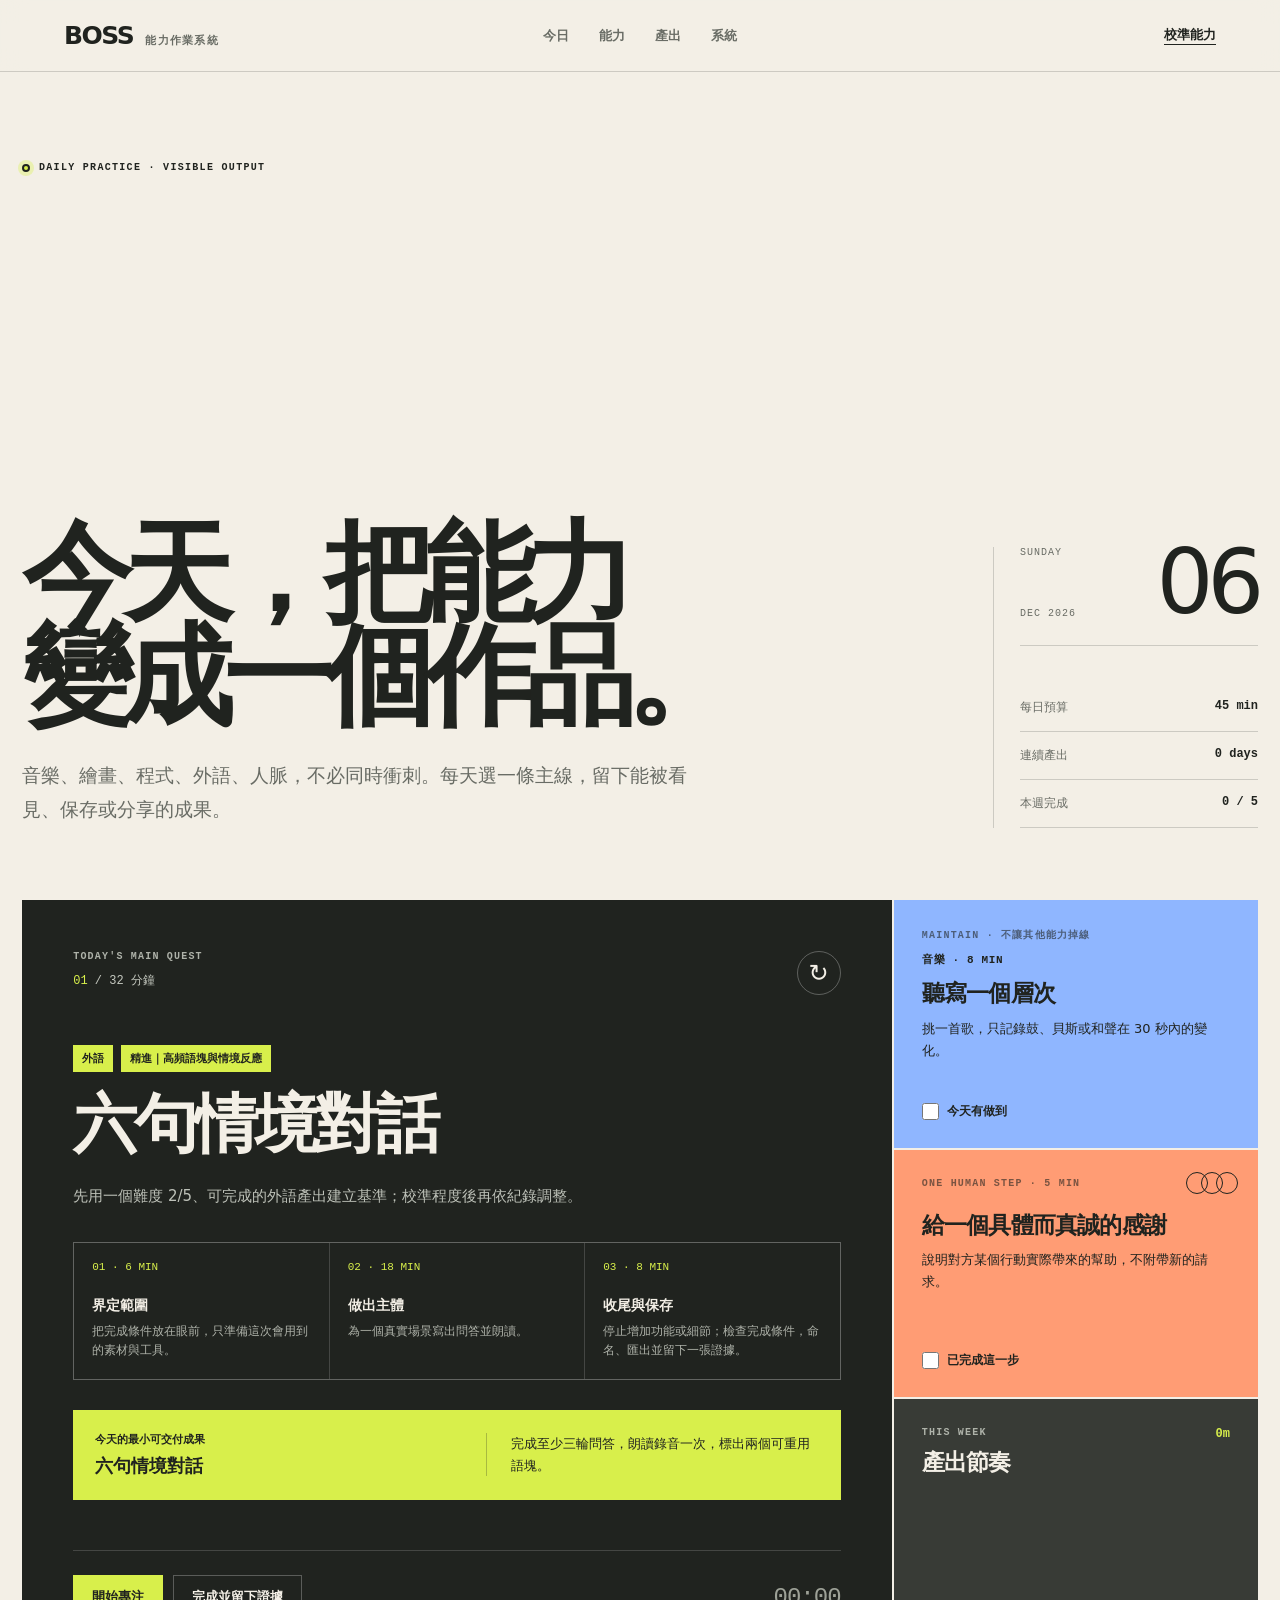
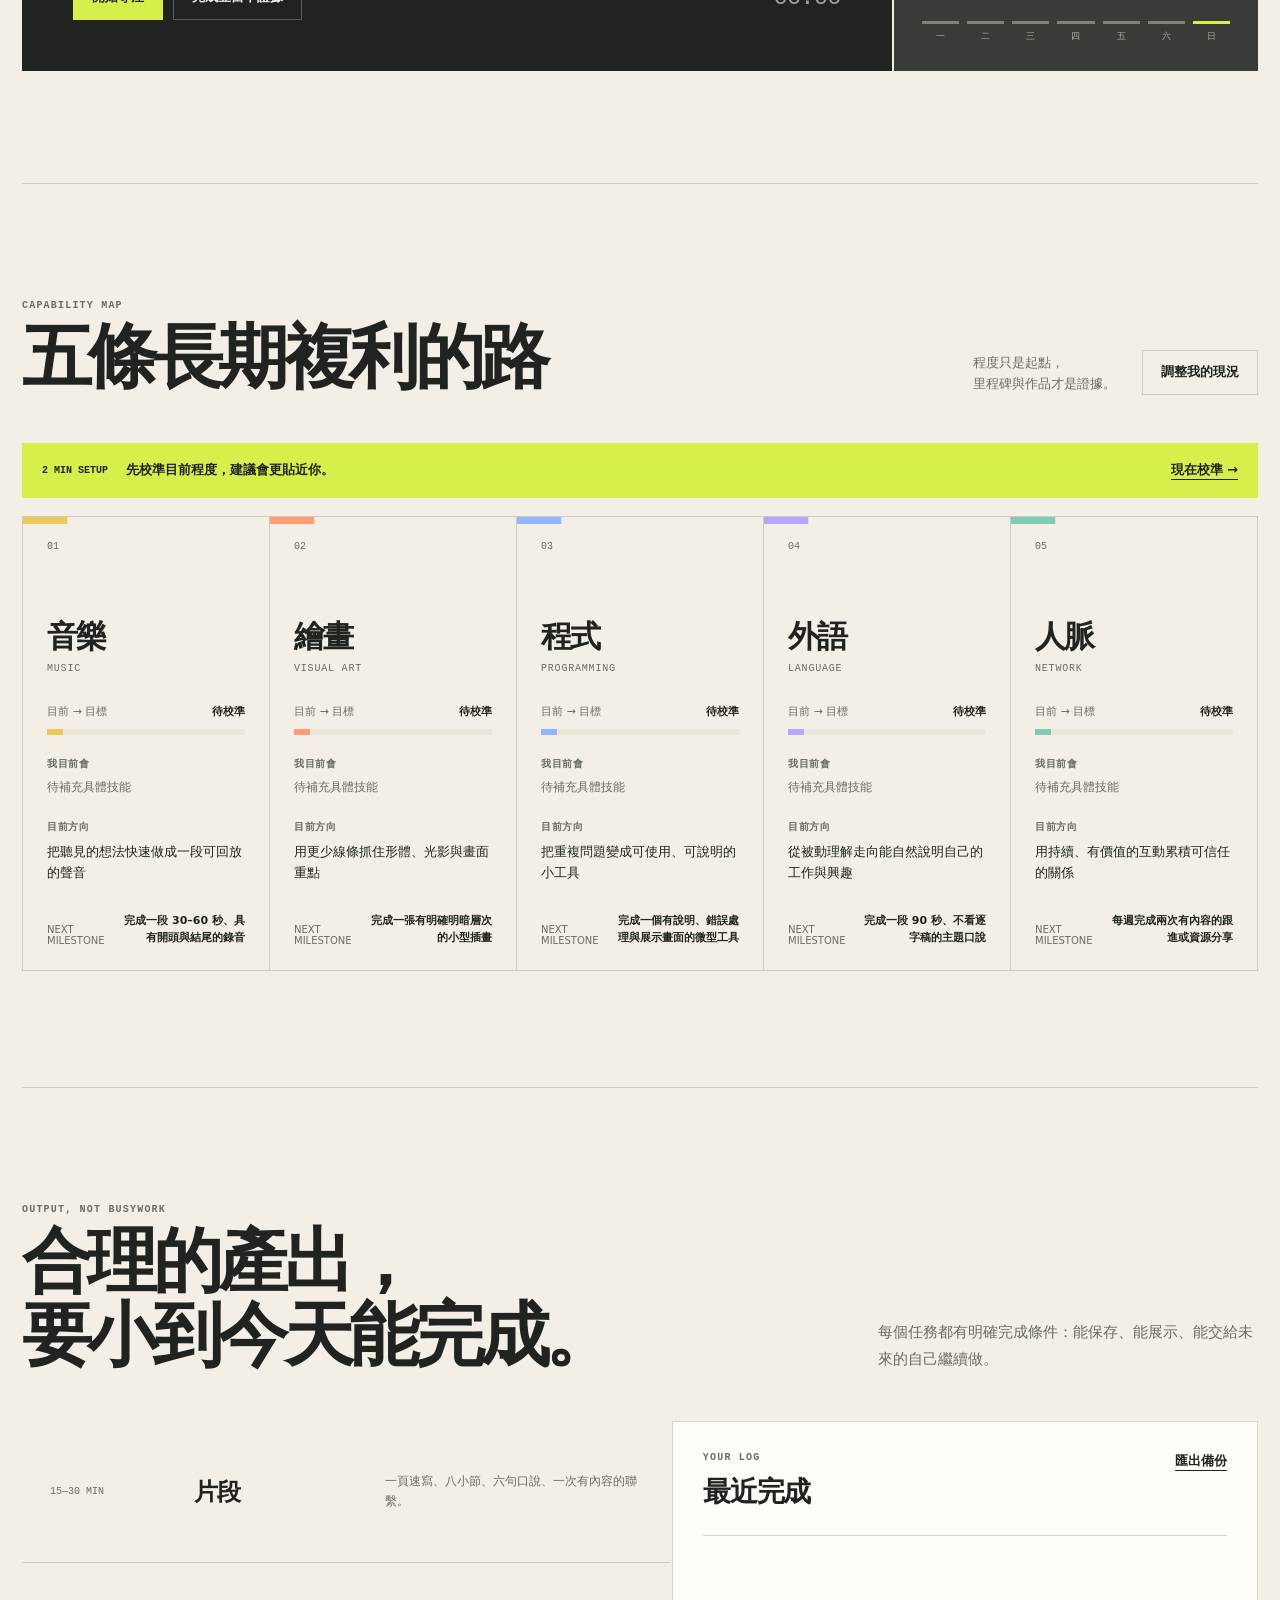
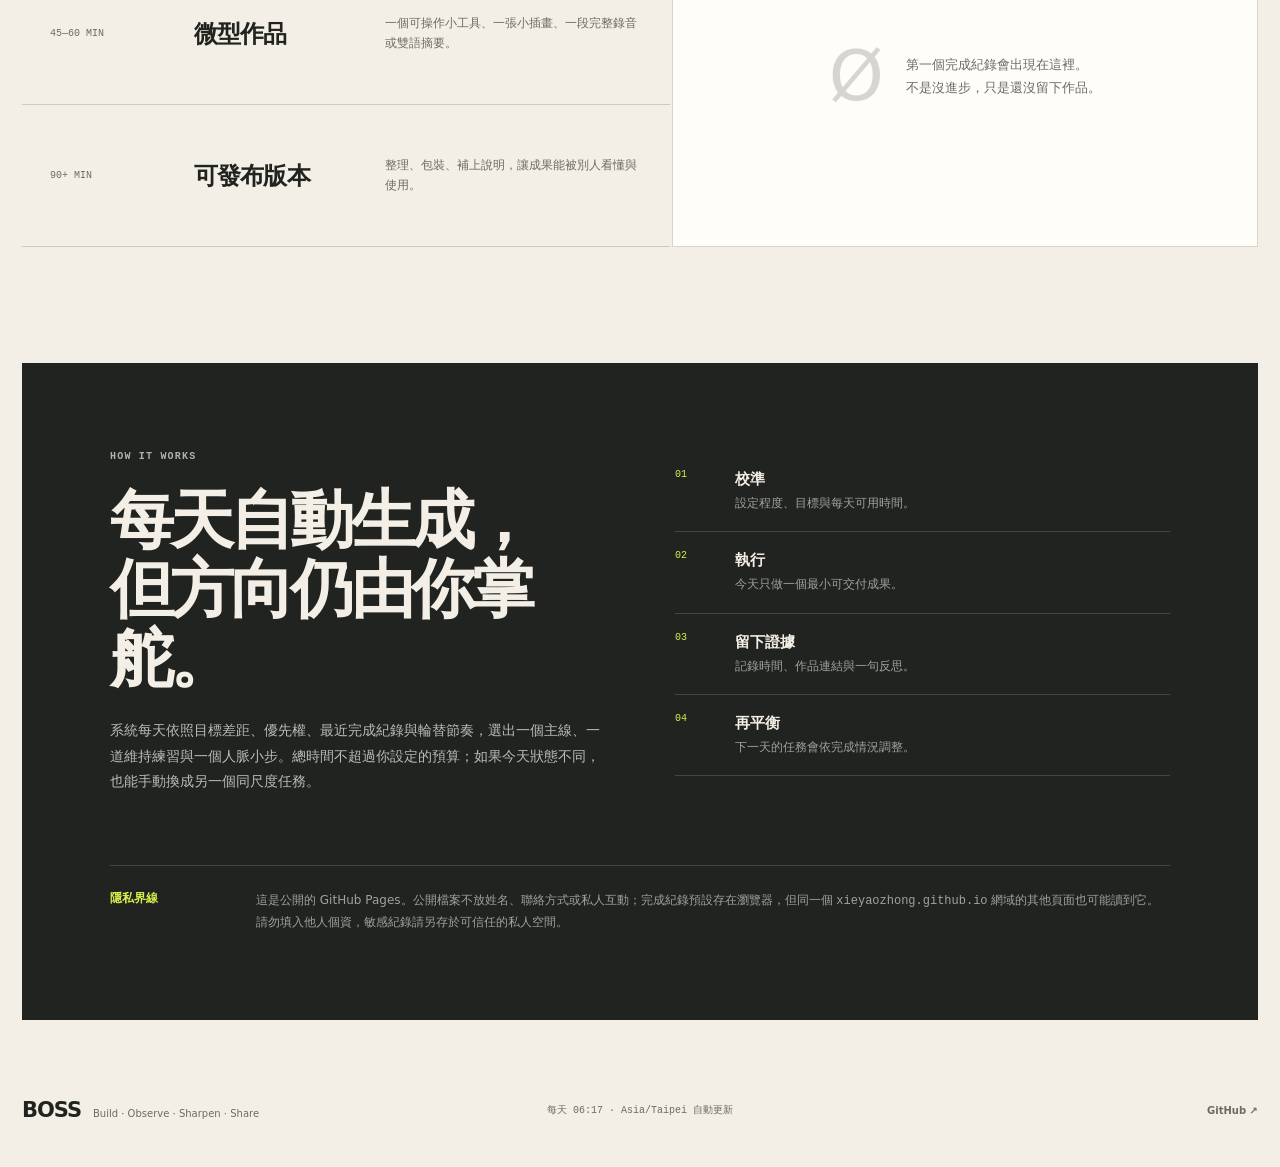
==== site/index.html @ 1fae72ef "Build automated personal capability dashboard" ====
<!doctype html>
<html lang="zh-Hant">
  <head>
    <meta charset="utf-8" />
    <meta name="viewport" content="width=device-width, initial-scale=1" />
    <meta name="theme-color" content="#f3efe6" />
    <title>BOSS｜把能力變成作品</title>
    <meta name="description" content="把音樂、繪畫、程式、外語與人脈放進同一套每日精進系統。每天一條主線，留下合理而看得見的產出。" />
    <meta property="og:type" content="website" />
    <meta property="og:locale" content="zh_TW" />
    <meta property="og:title" content="BOSS｜把能力變成作品" />
    <meta property="og:description" content="五種能力，一個每日精進入口。" />
    <meta property="og:url" content="https://xieyaozhong.github.io/BOSS/" />
    <meta property="og:image" content="https://xieyaozhong.github.io/BOSS/assets/og.png" />
    <meta name="twitter:card" content="summary_large_image" />
    <meta name="twitter:title" content="BOSS｜把能力變成作品" />
    <meta name="twitter:description" content="五種能力，一個每日精進入口。" />
    <meta name="twitter:image" content="https://xieyaozhong.github.io/BOSS/assets/og.png" />
    <link rel="manifest" href="./manifest.webmanifest" />
    <link rel="stylesheet" href="./assets/styles.css" />
  </head>
  <body>
    <a class="skip-link" href="#today">跳到今日任務</a>

    <header class="topbar">
      <a class="brand" href="#top" aria-label="BOSS 首頁">
        <span class="brand-mark">BOSS</span>
        <span class="brand-subtitle">能力作業系統</span>
      </a>
      <nav class="nav" aria-label="主要導覽">
        <a href="#today">今日</a>
        <a href="#skills">能力</a>
        <a href="#outputs">產出</a>
        <a href="#system">系統</a>
      </nav>
      <button class="text-button topbar-action" type="button" data-open-profile>校準能力</button>
    </header>

    <main id="top">
      <section class="hero" aria-labelledby="hero-title">
        <div class="hero-intro">
          <p class="eyebrow"><span class="live-dot"></span>DAILY PRACTICE · VISIBLE OUTPUT</p>
          <h1 id="hero-title">今天，把能力<br />變成一個作品。</h1>
          <p class="hero-copy">音樂、繪畫、程式、外語、人脈，不必同時衝刺。每天選一條主線，留下能被看見、保存或分享的成果。</p>
        </div>

        <aside class="hero-status" aria-label="今天的系統狀態">
          <div class="status-date">
            <span id="weekday-label">TODAY</span>
            <strong id="date-number">01</strong>
            <small id="month-label">SEP 2026</small>
          </div>
          <div class="status-row">
            <span>每日預算</span>
            <strong id="daily-budget">45 min</strong>
          </div>
          <div class="status-row">
            <span>連續產出</span>
            <strong id="streak-count">0 days</strong>
          </div>
          <div class="status-row">
            <span>本週完成</span>
            <strong id="week-output-count">0 / 5</strong>
          </div>
        </aside>
      </section>

      <section id="today" class="today-layout section-block" aria-labelledby="focus-title">
        <article class="focus-card">
          <div class="focus-head">
            <div>
              <p class="section-label">TODAY'S MAIN QUEST</p>
              <p class="focus-meta"><span id="focus-index">01</span> / <span id="focus-duration">45 分鐘</span></p>
            </div>
            <button class="icon-button" id="reroll-plan" type="button" aria-label="換一個今日任務" title="換一個今日任務">↻</button>
          </div>

          <div class="focus-body">
            <div class="focus-tags" id="focus-tags" aria-label="涉及能力"></div>
            <h2 id="focus-title">正在載入今天的主線…</h2>
            <p class="focus-reason" id="focus-reason">系統正在依照能力差距、輪替節奏與時間預算整理今天最值得做的一件事。</p>
            <ol class="task-steps" id="task-steps" aria-label="今日任務步驟"></ol>
            <div class="deliverable">
              <div>
                <span class="deliverable-label">今天的最小可交付成果</span>
                <strong id="deliverable-title">一個能保存的微型作品</strong>
              </div>
              <p id="deliverable-done">完成條件載入中</p>
            </div>
          </div>

          <div class="focus-actions">
            <button class="primary-button" id="start-focus" type="button">開始專注</button>
            <button class="secondary-button" id="complete-focus" type="button">完成並留下證據</button>
            <span class="timer" id="focus-timer" aria-label="專注計時">00:00</span>
          </div>
        </article>

        <div class="today-side">
          <article class="side-card maintain-card">
            <p class="section-label">MAINTAIN · 不讓其他能力掉線</p>
            <span class="side-kicker" id="maintain-skill">維持練習</span>
            <h3 id="maintain-title">10 分鐘的小練習</h3>
            <p id="maintain-copy">每天只需要維持一項次要能力，不追求完整作品。</p>
            <label class="mini-check"><input id="maintain-check" type="checkbox" /> <span>今天有做到</span></label>
          </article>

          <article class="side-card network-card">
            <p class="section-label" id="network-label">ONE HUMAN STEP · 5 MIN</p>
            <div class="network-symbol" aria-hidden="true"><span></span><span></span><span></span></div>
            <h3 id="network-title">分享一個真正有用的東西</h3>
            <p id="network-copy">想起一個最近可能用得上的人，附上一句為什麼適合他。不必公開姓名。</p>
            <label class="mini-check"><input id="network-check" type="checkbox" /> <span>已完成這一步</span></label>
          </article>

          <article class="side-card rhythm-card">
            <div class="rhythm-head">
              <div>
                <p class="section-label">THIS WEEK</p>
                <h3>產出節奏</h3>
              </div>
              <strong id="rhythm-total">0m</strong>
            </div>
            <div class="week-bars" id="week-bars" aria-label="本週每日投入分鐘"></div>
          </article>
        </div>
      </section>

      <section id="skills" class="skills-section section-block" aria-labelledby="skills-title">
        <div class="section-heading">
          <div>
            <p class="section-label dark-label">CAPABILITY MAP</p>
            <h2 id="skills-title">五條長期複利的路</h2>
          </div>
          <div class="heading-actions">
            <p>程度只是起點，<br />里程碑與作品才是證據。</p>
            <button class="secondary-button dark-button" type="button" data-open-profile>調整我的現況</button>
          </div>
        </div>

        <div class="calibration-note" id="calibration-note" role="status">
          <div><span>2 MIN SETUP</span><strong>先校準目前程度，建議會更貼近你。</strong></div>
          <button class="text-button" type="button" data-open-profile>現在校準 →</button>
        </div>
        <div class="skill-grid" id="skill-grid" aria-live="polite"></div>
      </section>

      <section id="outputs" class="outputs-section section-block" aria-labelledby="outputs-title">
        <div class="section-heading output-heading">
          <div>
            <p class="section-label dark-label">OUTPUT, NOT BUSYWORK</p>
            <h2 id="outputs-title">合理的產出，<br />要小到今天能完成。</h2>
          </div>
          <p class="output-principle">每個任務都有明確完成條件：能保存、能展示、能交給未來的自己繼續做。</p>
        </div>

        <div class="output-layout">
          <div class="output-ladder" aria-label="時間與產出尺度">
            <article>
              <span>15—30 MIN</span><strong>片段</strong>
              <p>一頁速寫、八小節、六句口說、一次有內容的聯繫。</p>
            </article>
            <article>
              <span>45—60 MIN</span><strong>微型作品</strong>
              <p>一個可操作小工具、一張小插畫、一段完整錄音或雙語摘要。</p>
            </article>
            <article>
              <span>90+ MIN</span><strong>可發布版本</strong>
              <p>整理、包裝、補上說明，讓成果能被別人看懂與使用。</p>
            </article>
          </div>

          <div class="recent-output-panel">
            <div class="panel-head">
              <div><p class="section-label dark-label">YOUR LOG</p><h3>最近完成</h3></div>
              <button class="text-button" id="export-data" type="button">匯出備份</button>
            </div>
            <div class="empty-output" id="empty-output">
              <span>Ø</span>
              <p>第一個完成紀錄會出現在這裡。<br />不是沒進步，只是還沒留下作品。</p>
            </div>
            <div class="output-list" id="output-list"></div>
          </div>
        </div>
      </section>

      <section id="system" class="system-section section-block" aria-labelledby="system-title">
        <div class="system-copy">
          <p class="section-label">HOW IT WORKS</p>
          <h2 id="system-title">每天自動生成，<br />但方向仍由你掌舵。</h2>
          <p>系統每天依照目標差距、優先權、最近完成紀錄與輪替節奏，選出一個主線、一道維持練習與一個人脈小步。總時間不超過你設定的預算；如果今天狀態不同，也能手動換成另一個同尺度任務。</p>
        </div>
        <ol class="system-flow">
          <li><span>01</span><div><strong>校準</strong><p>設定程度、目標與每天可用時間。</p></div></li>
          <li><span>02</span><div><strong>執行</strong><p>今天只做一個最小可交付成果。</p></div></li>
          <li><span>03</span><div><strong>留下證據</strong><p>記錄時間、作品連結與一句反思。</p></div></li>
          <li><span>04</span><div><strong>再平衡</strong><p>下一天的任務會依完成情況調整。</p></div></li>
        </ol>
        <div class="privacy-note">
          <strong>隱私界線</strong>
          <p>這是公開的 GitHub Pages。公開檔案不放姓名、聯絡方式或私人互動；完成紀錄預設存在瀏覽器，但同一個 <code>xieyaozhong.github.io</code> 網域的其他頁面也可能讀到它。請勿填入他人個資，敏感紀錄請另存於可信任的私人空間。</p>
        </div>
      </section>
    </main>

    <footer>
      <div><strong>BOSS</strong><span>Build · Observe · Sharpen · Share</span></div>
      <p>每天 06:17 · Asia/Taipei 自動更新</p>
      <a href="https://github.com/xieyaozhong/BOSS" target="_blank" rel="noreferrer">GitHub ↗</a>
    </footer>

    <dialog class="dialog" id="profile-dialog" aria-labelledby="profile-title">
      <form method="dialog" class="dialog-shell" id="profile-form">
        <div class="dialog-head">
          <div><p class="section-label dark-label">CALIBRATE</p><h2 id="profile-title">校準我的能力</h2></div>
          <button class="icon-button light-icon" type="button" data-close-profile aria-label="關閉">×</button>
        </div>
        <div class="profile-basics">
          <label>每天可用時間
            <select id="daily-minutes" name="dailyMinutes"><option value="30">30 分鐘</option><option value="45">45 分鐘</option><option value="60">60 分鐘</option><option value="90">90 分鐘</option></select>
          </label>
          <label>每週想留下
            <select id="weekly-target" name="weeklyTarget"><option value="3">3 個產出</option><option value="5">5 個產出</option><option value="7">7 個產出</option></select>
          </label>
        </div>
        <div class="profile-skill-list" id="profile-skill-list"></div>
        <div class="dialog-actions">
          <div class="data-actions">
            <label class="import-label" tabindex="0">匯入備份<input id="import-data" type="file" accept="application/json" /></label>
            <button class="text-button danger-text" id="clear-data" type="button">清除 BOSS 本機資料</button>
          </div>
          <div>
            <button class="secondary-button dark-button" value="cancel" type="button" data-close-profile>取消</button>
            <button class="primary-button" value="default" type="submit">儲存並重新生成</button>
          </div>
        </div>
      </form>
    </dialog>

    <dialog class="dialog" id="checkin-dialog" aria-labelledby="checkin-title">
      <form method="dialog" class="dialog-shell checkin-form" id="checkin-form">
        <div class="dialog-head">
          <div><p class="section-label dark-label">LEAVE EVIDENCE</p><h2 id="checkin-title">完成今天的產出</h2></div>
          <button class="icon-button light-icon" type="button" data-close-checkin aria-label="關閉">×</button>
        </div>
        <label>成果名稱（請勿填入他人姓名）<input id="checkin-name" name="name" required maxlength="80" /></label>
        <div class="two-fields">
          <label>實際投入<input id="checkin-minutes" name="minutes" type="number" min="1" max="600" required /><span>分鐘</span></label>
          <label>體感難度<select id="checkin-difficulty" name="difficulty"><option value="2">太簡單</option><option value="3" selected>剛剛好</option><option value="4">有挑戰</option><option value="5">太困難</option></select></label>
        </div>
        <label>作品或證據連結（可留空）<input id="checkin-url" name="url" type="url" maxlength="2048" placeholder="https://…" /></label>
        <label>一句反思<textarea id="checkin-note" name="note" rows="3" maxlength="240" placeholder="只寫自己的收穫；不要貼私人對話或聯絡資料。"></textarea></label>
        <p class="form-privacy">不會自動公開，但瀏覽器儲存是同網域共用；敏感內容請不要填在這裡。</p>
        <div class="dialog-actions checkin-actions">
          <button class="secondary-button dark-button" value="cancel" type="button" data-close-checkin>稍後再說</button>
          <button class="primary-button" value="default" type="submit">保存完成紀錄</button>
        </div>
      </form>
    </dialog>

    <div class="toast" id="toast" role="status" aria-live="polite"></div>
    <noscript>這個入口需要 JavaScript 才能產生每日建議與保存完成紀錄。</noscript>
    <script type="module" src="./assets/app.js"></script>
  </body>
</html>
---- site/assets/styles.css ----
:root {
  --ink: #20231f;
  --paper: #f3efe6;
  --paper-2: #ebe5da;
  --white: #fffdf8;
  --acid: #d8ef4b;
  --blue: #8fb6ff;
  --focus: #344a9a;
  --peach: #ff9c74;
  --violet: #b9a4ff;
  --teal: #7ccdb4;
  --yellow: #f0c85a;
  --muted: #696c65;
  --line: rgba(32, 35, 31, 0.18);
  --soft-line: rgba(255, 255, 255, 0.16);
  --mono: "SFMono-Regular", Consolas, "Liberation Mono", monospace;
  --sans: Inter, "Noto Sans TC", "PingFang TC", "Microsoft JhengHei", system-ui, sans-serif;
  color-scheme: light;
}

* { box-sizing: border-box; }
html { scroll-behavior: smooth; }
body {
  margin: 0;
  color: var(--ink);
  background: var(--paper);
  font-family: var(--sans);
  font-size: 16px;
  -webkit-font-smoothing: antialiased;
}
button, input, select, textarea { font: inherit; }
button, a { -webkit-tap-highlight-color: transparent; }
a { color: inherit; }
button { color: inherit; }
:focus-visible { outline: 3px solid var(--focus); outline-offset: 3px; }
h1, h2, h3, h4, p, strong, a { overflow-wrap: anywhere; }
.skip-link { position: fixed; z-index: 100; top: 10px; left: 10px; transform: translateY(-160%); padding: 10px 14px; color: var(--white); background: var(--ink); }
.skip-link:focus { transform: none; }

.topbar {
  position: sticky;
  z-index: 20;
  top: 0;
  display: grid;
  grid-template-columns: 1fr auto 1fr;
  align-items: center;
  min-height: 72px;
  padding: 0 clamp(22px, 5vw, 72px);
  background: rgba(243, 239, 230, 0.93);
  border-bottom: 1px solid var(--line);
  backdrop-filter: blur(12px);
}
.brand { display: flex; align-items: baseline; gap: 12px; width: fit-content; text-decoration: none; }
.brand-mark { font-size: 25px; font-weight: 850; letter-spacing: -.06em; }
.brand-subtitle { color: var(--muted); font-size: 11px; font-weight: 700; letter-spacing: .12em; }
.nav { display: flex; align-items: center; gap: 30px; }
.nav a { position: relative; color: var(--muted); font-size: 13px; font-weight: 650; text-decoration: none; }
.nav a::after { position: absolute; right: 0; bottom: -8px; left: 0; height: 2px; content: ""; background: var(--ink); transform: scaleX(0); transition: transform .18s ease; }
.nav a:hover { color: var(--ink); }
.nav a:hover::after { transform: scaleX(1); }
.topbar-action { justify-self: end; }

.text-button { padding: 0; background: transparent; border: 0; border-bottom: 1px solid currentColor; font-size: 13px; font-weight: 720; cursor: pointer; }
.icon-button { display: grid; width: 44px; height: 44px; place-items: center; color: var(--paper); background: transparent; border: 1px solid rgba(255,255,255,.28); border-radius: 50%; font-size: 24px; line-height: 1; cursor: pointer; transition: transform .18s ease, background .18s ease; }
.icon-button:hover { background: rgba(255,255,255,.09); transform: rotate(24deg); }
.light-icon { color: var(--ink); border-color: var(--line); }

main { width: min(1240px, calc(100% - 44px)); margin: 0 auto; }
.section-block { scroll-margin-top: 88px; }
.hero { display: grid; grid-template-columns: minmax(0, 1.6fr) minmax(250px, .48fr); gap: clamp(40px, 7vw, 96px); min-height: calc(100svh - 72px); padding: clamp(62px, 10vh, 116px) 0 72px; }
.hero-intro { display: flex; flex-direction: column; }
.eyebrow, .section-label, .focus-meta, .side-kicker, .output-ladder article > span, .calibration-note span { font-family: var(--mono); }
.eyebrow { display: flex; align-items: center; gap: 9px; margin: 0 0 auto; font-size: 10px; font-weight: 700; letter-spacing: .13em; }
.live-dot { width: 8px; height: 8px; background: var(--acid); border: 2px solid var(--ink); border-radius: 50%; box-shadow: 0 0 0 4px rgba(216,239,75,.35); }
h1 { margin: 46px 0 30px; max-width: 900px; font-size: clamp(60px, 8.6vw, 124px); font-weight: 760; line-height: .94; letter-spacing: -.085em; }
.hero-copy { margin: 0; max-width: 680px; color: var(--muted); font-size: clamp(16px, 1.5vw, 20px); line-height: 1.8; }

.hero-status { align-self: end; padding-left: clamp(0px, 2vw, 34px); border-left: 1px solid var(--line); }
.status-date { display: grid; grid-template-columns: 1fr auto; align-items: end; margin-bottom: 38px; padding-bottom: 26px; border-bottom: 1px solid var(--line); }
.status-date span, .status-date small { color: var(--muted); font-family: var(--mono); font-size: 10px; letter-spacing: .1em; }
.status-date span { grid-column: 1; align-self: start; }
.status-date strong { grid-row: 1 / 3; grid-column: 2; font-size: clamp(64px, 7vw, 92px); font-weight: 500; line-height: .8; letter-spacing: -.07em; }
.status-date small { grid-row: 2; grid-column: 1; }
.status-row { display: flex; justify-content: space-between; gap: 20px; padding: 15px 0; border-bottom: 1px solid var(--line); }
.status-row span { color: var(--muted); font-size: 12px; }
.status-row strong { font-family: var(--mono); font-size: 12px; }

.today-layout { display: grid; grid-template-columns: minmax(0, 1.72fr) minmax(300px, .72fr); gap: 2px; padding: 0 0 112px; }
.focus-card { display: flex; flex-direction: column; min-height: 760px; padding: clamp(28px, 4vw, 54px); color: var(--paper); background: var(--ink); }
.focus-head { display: flex; justify-content: space-between; gap: 28px; }
.section-label { margin: 0 0 10px; color: #aeb2a9; font-size: 10px; font-weight: 700; letter-spacing: .12em; }
.dark-label { color: var(--muted); }
.focus-meta { margin: 0; color: #c4c8bf; font-size: 12px; }
.focus-meta span:first-child { color: var(--acid); }
.focus-body { display: flex; flex: 1; flex-direction: column; justify-content: center; padding: 50px 0; }
.focus-tags { display: flex; flex-wrap: wrap; gap: 8px; margin-bottom: 18px; }
.focus-tags span { padding: 6px 9px; color: var(--ink); background: var(--acid); font-size: 11px; font-weight: 780; }
.focus-card h2 { margin: 0; max-width: 820px; font-size: clamp(38px, 5vw, 70px); font-weight: 690; line-height: 1.08; letter-spacing: -.055em; }
.focus-reason { max-width: 710px; margin: 24px 0 32px; color: #bdc1b8; font-size: 15px; line-height: 1.8; }
.task-steps { display: grid; grid-template-columns: repeat(3, 1fr); gap: 1px; margin: 0 0 30px; padding: 0; list-style: none; background: var(--soft-line); border: 1px solid var(--soft-line); }
.task-steps li { min-height: 130px; padding: 18px; background: var(--ink); }
.task-steps span { display: block; margin-bottom: 24px; color: var(--acid); font-family: var(--mono); font-size: 11px; }
.task-steps strong { display: block; margin-bottom: 7px; font-size: 14px; }
.task-steps p { margin: 0; color: #aeb2a9; font-size: 12px; line-height: 1.6; }
.deliverable { display: grid; grid-template-columns: 1.1fr 1fr; gap: 24px; padding: 22px; color: var(--ink); background: var(--acid); }
.deliverable-label { display: block; margin-bottom: 7px; font-size: 11px; font-weight: 700; }
.deliverable strong { font-size: 18px; }
.deliverable p { align-self: center; margin: 0; padding-left: 24px; border-left: 1px solid rgba(32,35,31,.26); font-size: 13px; line-height: 1.65; }
.focus-actions { display: flex; align-items: center; gap: 10px; padding-top: 24px; border-top: 1px solid var(--soft-line); }
.primary-button, .secondary-button { min-height: 45px; padding: 0 18px; border-radius: 0; font-size: 13px; font-weight: 760; cursor: pointer; transition: transform .16s ease, filter .16s ease; }
.primary-button { color: var(--ink); background: var(--acid); border: 1px solid var(--acid); }
.secondary-button { color: var(--paper); background: transparent; border: 1px solid rgba(255,255,255,.26); }
.dark-button { color: var(--ink); border-color: var(--line); }
.primary-button:hover, .secondary-button:hover { filter: brightness(.96); transform: translateY(-2px); }
.timer { margin-left: auto; color: #9da197; font-family: var(--mono); font-size: 24px; letter-spacing: -.04em; }
.timer.running { color: var(--acid); }

.today-side { display: grid; gap: 2px; }
.side-card { display: flex; flex-direction: column; min-height: 244px; padding: 28px; }
.side-card h3 { margin: 12px 0 10px; max-width: 390px; font-size: 23px; line-height: 1.25; letter-spacing: -.035em; }
.side-card p:not(.section-label) { margin: 0; font-size: 13px; line-height: 1.7; }
.side-kicker { font-size: 11px; font-weight: 760; letter-spacing: .06em; }
.maintain-card { background: var(--blue); }
.maintain-card .section-label, .network-card .section-label { color: rgba(32,35,31,.6); }
.network-card { position: relative; overflow: hidden; background: var(--peach); }
.network-symbol { display: flex; position: absolute; top: 22px; right: 20px; }
.network-symbol span { width: 22px; height: 22px; margin-left: -7px; background: transparent; border: 1px solid var(--ink); border-radius: 50%; }
.mini-check { display: flex; align-items: center; gap: 8px; margin-top: auto; padding-top: 20px; font-size: 12px; font-weight: 680; cursor: pointer; }
.mini-check input { width: 17px; height: 17px; margin: 0; accent-color: var(--ink); }
.rhythm-card { min-height: 268px; color: var(--paper); background: #383b36; }
.rhythm-head { display: flex; justify-content: space-between; }
.rhythm-head h3 { margin: 0; }
.rhythm-head > strong { color: var(--acid); font-family: var(--mono); font-size: 12px; }
.week-bars { display: grid; grid-template-columns: repeat(7, 1fr); align-items: end; gap: 8px; height: 112px; margin-top: auto; padding-top: 22px; }
.day-bar { display: flex; height: 100%; flex-direction: column; justify-content: end; gap: 6px; text-align: center; }
.day-bar i { display: block; min-height: 3px; background: #7e8379; transition: height .25s ease; }
.day-bar.today i { background: var(--acid); }
.day-bar span { color: #aeb2a9; font-family: var(--mono); font-size: 9px; font-style: normal; }

.skills-section, .outputs-section { padding: 116px 0; border-top: 1px solid var(--line); }
.section-heading { display: flex; align-items: end; justify-content: space-between; gap: 36px; margin-bottom: 48px; }
.section-heading h2 { margin: 0; font-size: clamp(40px, 5.5vw, 76px); font-weight: 680; line-height: 1.05; letter-spacing: -.065em; }
.heading-actions { display: flex; align-items: end; gap: 26px; }
.heading-actions p { margin: 0; color: var(--muted); font-size: 13px; line-height: 1.6; }
.calibration-note { display: flex; align-items: center; justify-content: space-between; gap: 24px; margin-bottom: 18px; padding: 18px 20px; background: var(--acid); }
.calibration-note.hidden { display: none; }
.calibration-note div { display: flex; align-items: center; gap: 18px; }
.calibration-note span { font-size: 10px; font-weight: 700; }
.calibration-note strong { font-size: 13px; }
.skill-grid { display: grid; grid-template-columns: repeat(5, 1fr); border-top: 1px solid var(--line); border-left: 1px solid var(--line); }
.skill-card { position: relative; display: flex; min-height: 410px; flex-direction: column; padding: 24px; overflow: hidden; border-right: 1px solid var(--line); border-bottom: 1px solid var(--line); }
.skill-card::before { position: absolute; top: 0; right: 0; left: 0; height: 7px; content: ""; background: var(--skill-color); transform: scaleX(.18); transform-origin: left; transition: transform .25s ease; }
.skill-card:hover::before { transform: scaleX(1); }
.skill-number { color: var(--muted); font-family: var(--mono); font-size: 10px; }
.skill-card h3 { margin: 64px 0 5px; font-size: 31px; letter-spacing: -.05em; }
.skill-en { color: var(--muted); font-family: var(--mono); font-size: 10px; letter-spacing: .08em; }
.level-row { display: flex; align-items: center; justify-content: space-between; margin: 30px 0 10px; }
.level-row span { color: var(--muted); font-size: 11px; }
.level-row strong { font-family: var(--mono); font-size: 11px; }
.level-track { height: 6px; background: var(--paper-2); }
.level-track i { display: block; height: 100%; background: var(--skill-color); }
.skill-known, .skill-goal { margin-top: 22px; }
.skill-known span, .skill-goal span { display: block; margin-bottom: 7px; color: var(--muted); font-size: 10px; font-weight: 700; letter-spacing: .05em; }
.skill-known p, .skill-goal p { margin: 0; font-size: 13px; line-height: 1.65; }
.skill-known p { color: var(--muted); font-size: 12px; }
.skill-footer { display: flex; align-items: end; justify-content: space-between; gap: 12px; margin-top: auto; padding-top: 30px; }
.skill-footer span { color: var(--muted); font-size: 10px; }
.skill-footer strong { max-width: 150px; font-size: 11px; line-height: 1.5; text-align: right; }

.output-heading { align-items: end; }
.output-principle { max-width: 380px; margin: 0; color: var(--muted); font-size: 15px; line-height: 1.8; }
.output-layout { display: grid; grid-template-columns: 1.05fr .95fr; gap: 2px; }
.output-ladder { background: var(--line); }
.output-ladder article { display: grid; grid-template-columns: 120px .65fr 1fr; gap: 24px; align-items: center; min-height: 142px; padding: 24px 28px; background: var(--paper); border-bottom: 1px solid var(--line); }
.output-ladder article > span { color: var(--muted); font-size: 10px; }
.output-ladder strong { font-size: 24px; letter-spacing: -.035em; }
.output-ladder p { margin: 0; color: var(--muted); font-size: 12px; line-height: 1.65; }
.recent-output-panel { min-height: 426px; padding: 30px; background: var(--white); border: 1px solid var(--line); }
.panel-head { display: flex; align-items: start; justify-content: space-between; gap: 20px; padding-bottom: 24px; border-bottom: 1px solid var(--line); }
.panel-head h3 { margin: 0; font-size: 28px; letter-spacing: -.04em; }
.empty-output { display: flex; min-height: 280px; align-items: center; justify-content: center; gap: 22px; color: var(--muted); }
.empty-output.hidden { display: none; }
.empty-output > span { color: var(--line); font-size: 70px; font-weight: 300; }
.empty-output p { margin: 0; font-size: 13px; line-height: 1.8; }
.output-list { display: grid; }
.output-item { display: grid; grid-template-columns: auto 1fr auto; gap: 14px; align-items: start; padding: 18px 0; border-bottom: 1px solid var(--line); }
.output-item-index { display: grid; width: 34px; height: 34px; place-items: center; background: var(--acid); font-family: var(--mono); font-size: 10px; }
.output-item > div { min-width: 0; }
.output-item h4 { margin: 0 0 5px; font-size: 14px; }
.output-item p { margin: 0; color: var(--muted); font-size: 11px; line-height: 1.5; }
.output-item time { color: var(--muted); font-family: var(--mono); font-size: 9px; }
.output-item-meta { display: grid; justify-items: end; gap: 10px; }
.output-remove { padding: 0; color: #8e2e24; background: transparent; border: 0; border-bottom: 1px solid currentColor; font-size: 10px; cursor: pointer; }

.system-section { display: grid; grid-template-columns: 1fr 1fr; gap: 70px; margin-bottom: 44px; padding: clamp(42px, 7vw, 88px); color: var(--paper); background: var(--ink); }
.system-copy h2 { margin: 24px 0; font-size: clamp(38px, 5vw, 68px); font-weight: 660; line-height: 1.08; letter-spacing: -.06em; }
.system-copy > p:last-child { max-width: 570px; margin: 0; color: #b9bdb4; font-size: 14px; line-height: 1.85; }
.system-flow { margin: 0; padding: 0; list-style: none; }
.system-flow li { display: grid; grid-template-columns: 44px 1fr; gap: 16px; padding: 18px 0; border-bottom: 1px solid var(--soft-line); }
.system-flow li > span { color: var(--acid); font-family: var(--mono); font-size: 10px; }
.system-flow strong { font-size: 15px; }
.system-flow p { margin: 5px 0 0; color: #9fa39a; font-size: 12px; line-height: 1.6; }
.privacy-note { grid-column: 1 / -1; display: grid; grid-template-columns: 120px 1fr; gap: 26px; padding-top: 24px; border-top: 1px solid var(--soft-line); }
.privacy-note strong { color: var(--acid); font-size: 12px; }
.privacy-note p { margin: 0; color: #9fa39a; font-size: 12px; line-height: 1.7; }

footer { display: grid; grid-template-columns: 1fr auto 1fr; align-items: center; gap: 20px; width: min(1240px, calc(100% - 44px)); margin: 0 auto; padding: 34px 0 46px; }
footer div { display: flex; align-items: baseline; gap: 12px; }
footer strong { font-size: 21px; letter-spacing: -.05em; }
footer span, footer p, footer a { color: var(--muted); font-size: 10px; }
footer p { margin: 0; font-family: var(--mono); text-align: center; }
footer a { justify-self: end; font-weight: 700; text-decoration: none; }

.dialog { width: min(820px, calc(100% - 24px)); max-height: calc(100dvh - 28px); padding: 0; overflow: auto; color: var(--ink); background: var(--paper); border: 0; box-shadow: 0 30px 100px rgba(0,0,0,.28); }
.dialog::backdrop { background: rgba(20,22,19,.7); backdrop-filter: blur(5px); }
.dialog-shell { padding: clamp(24px, 5vw, 48px); }
.dialog-head { display: flex; align-items: start; justify-content: space-between; gap: 28px; margin-bottom: 34px; }
.dialog-head h2 { margin: 0; font-size: clamp(32px, 5vw, 50px); letter-spacing: -.055em; }
.profile-basics, .two-fields { display: grid; grid-template-columns: 1fr 1fr; gap: 14px; }
.dialog label { display: grid; position: relative; gap: 8px; font-size: 12px; font-weight: 700; }
.dialog input, .dialog select, .dialog textarea { width: 100%; padding: 13px 14px; color: var(--ink); background: var(--white); border: 1px solid var(--line); border-radius: 0; }
.dialog textarea { resize: vertical; }
.profile-skill-list { display: grid; margin-top: 28px; border-top: 1px solid var(--line); }
.profile-skill { display: grid; grid-template-columns: 130px 1fr 1fr; gap: 16px; align-items: center; padding: 18px 0; border-bottom: 1px solid var(--line); }
.profile-skill-name { display: flex; align-items: center; gap: 10px; }
.profile-skill-name i { width: 10px; height: 10px; background: var(--skill-color); border-radius: 50%; }
.profile-skill-name strong { font-size: 15px; }
.profile-skill-details { grid-column: 1 / -1; display: grid; grid-template-columns: 1fr 1fr; gap: 14px; }
.range-field { display: grid; grid-template-columns: 1fr auto; gap: 8px; align-items: center; }
.range-field > span:first-child { grid-column: 1 / -1; font-family: var(--sans); text-align: left; }
.range-field > .range-value { grid-column: 2; min-width: 18px; font-family: var(--mono); text-align: right; }
.range-field input { padding: 0; accent-color: var(--ink); }
.dialog-actions { display: flex; align-items: center; justify-content: space-between; gap: 20px; margin-top: 32px; }
.dialog-actions > div { display: flex; gap: 10px; }
.dialog-actions .data-actions { align-items: center; flex-wrap: wrap; }
.import-label { display: inline-flex !important; border-bottom: 1px solid var(--ink); cursor: pointer; }
.import-label input { position: absolute; width: 1px; height: 1px; padding: 0; overflow: hidden; clip: rect(0 0 0 0); clip-path: inset(50%); white-space: nowrap; border: 0; }
.danger-text { color: #8e2e24; }
.secondary-button:disabled, .primary-button:disabled { opacity: .55; cursor: not-allowed; transform: none; }
.checkin-form { display: grid; gap: 18px; }
.checkin-form .dialog-head { margin-bottom: 6px; }
.checkin-form label > span { position: absolute; right: 13px; bottom: 14px; color: var(--muted); font-size: 11px; }
.form-privacy { margin: 0; color: var(--muted); font-size: 11px; }
.checkin-actions { justify-content: flex-end; margin-top: 6px; }
.toast { position: fixed; z-index: 60; right: 22px; bottom: 22px; max-width: min(380px, calc(100% - 44px)); padding: 14px 18px; color: var(--paper); background: var(--ink); box-shadow: 0 12px 36px rgba(0,0,0,.2); font-size: 13px; opacity: 0; pointer-events: none; transform: translateY(14px); transition: opacity .2s ease, transform .2s ease; }
.toast.visible { opacity: 1; transform: translateY(0); }
noscript { display: block; padding: 16px; color: var(--paper); background: #8d2f24; text-align: center; }

@media (max-width: 1040px) {
  .skill-grid { grid-template-columns: repeat(3, 1fr); }
  .today-layout { grid-template-columns: 1fr; }
  .today-side { grid-template-columns: repeat(3, 1fr); }
  .side-card { min-height: 280px; }
  .system-section { gap: 42px; }
}

@media (max-width: 820px) {
  .topbar { grid-template-columns: 1fr auto; }
  .nav { display: none; }
  .hero { grid-template-columns: 1fr; min-height: auto; }
  .eyebrow { margin-bottom: 34px; }
  .hero-status { display: grid; grid-template-columns: 1.2fr 1fr; gap: 0 24px; padding: 22px 0 0; border-top: 1px solid var(--line); border-left: 0; }
  .status-date { grid-row: 1 / 4; margin: 0; padding: 0 24px 0 0; border-right: 1px solid var(--line); border-bottom: 0; }
  .today-side { grid-template-columns: 1fr 1fr; }
  .rhythm-card { grid-column: 1 / -1; }
  .skill-grid { grid-template-columns: repeat(2, 1fr); }
  .section-heading { align-items: start; flex-direction: column; }
  .heading-actions { width: 100%; justify-content: space-between; }
  .output-layout, .system-section { grid-template-columns: 1fr; }
  .privacy-note { grid-column: 1; }
  .output-ladder article { grid-template-columns: 100px .6fr 1fr; }
}

@media (max-width: 580px) {
  .topbar { min-height: 62px; padding: 0 18px; }
  .brand-subtitle { display: none; }
  main, footer { width: min(100% - 28px, 1240px); }
  .hero { min-height: calc(100svh - 62px); padding: 48px 0; }
  h1 { margin: auto 0 26px; font-size: clamp(52px, 17vw, 78px); }
  .hero-status { grid-template-columns: 1fr; }
  .status-date { grid-row: auto; margin-bottom: 16px; padding: 0 0 20px; border-right: 0; border-bottom: 1px solid var(--line); }
  .focus-card { min-height: 720px; padding: 24px 20px; }
  .task-steps { grid-template-columns: 1fr; }
  .task-steps li { min-height: 94px; }
  .task-steps span { margin-bottom: 10px; }
  .deliverable { grid-template-columns: 1fr; }
  .deliverable p { padding: 14px 0 0; border-top: 1px solid rgba(32,35,31,.26); border-left: 0; }
  .focus-actions { flex-wrap: wrap; }
  .focus-actions button { flex: 1 1 140px; }
  .timer { width: 100%; margin: 10px 0 0; text-align: right; }
  .today-side { grid-template-columns: 1fr; }
  .rhythm-card { grid-column: auto; }
  .skills-section, .outputs-section { padding: 82px 0; }
  .heading-actions { align-items: start; flex-direction: column; }
  .calibration-note, .calibration-note div { align-items: start; flex-direction: column; }
  .skill-grid { grid-template-columns: 1fr; }
  .skill-card { min-height: 330px; }
  .output-ladder article { grid-template-columns: 1fr; gap: 9px; }
  .system-section { margin-right: -14px; margin-left: -14px; padding: 34px 24px; }
  .privacy-note { grid-template-columns: 1fr; gap: 8px; }
  footer { grid-template-columns: 1fr auto; }
  footer p { display: none; }
  .profile-basics, .two-fields { grid-template-columns: 1fr; }
  .profile-skill { grid-template-columns: 1fr 1fr; }
  .profile-skill-name { grid-column: 1 / -1; }
  .profile-skill-details { grid-template-columns: 1fr; }
  .dialog-actions { align-items: stretch; flex-direction: column; }
  .dialog-actions > div { display: grid; grid-template-columns: 1fr 1fr; }
}

@media (prefers-reduced-motion: reduce) {
  *, *::before, *::after { scroll-behavior: auto !important; transition: none !important; }
}
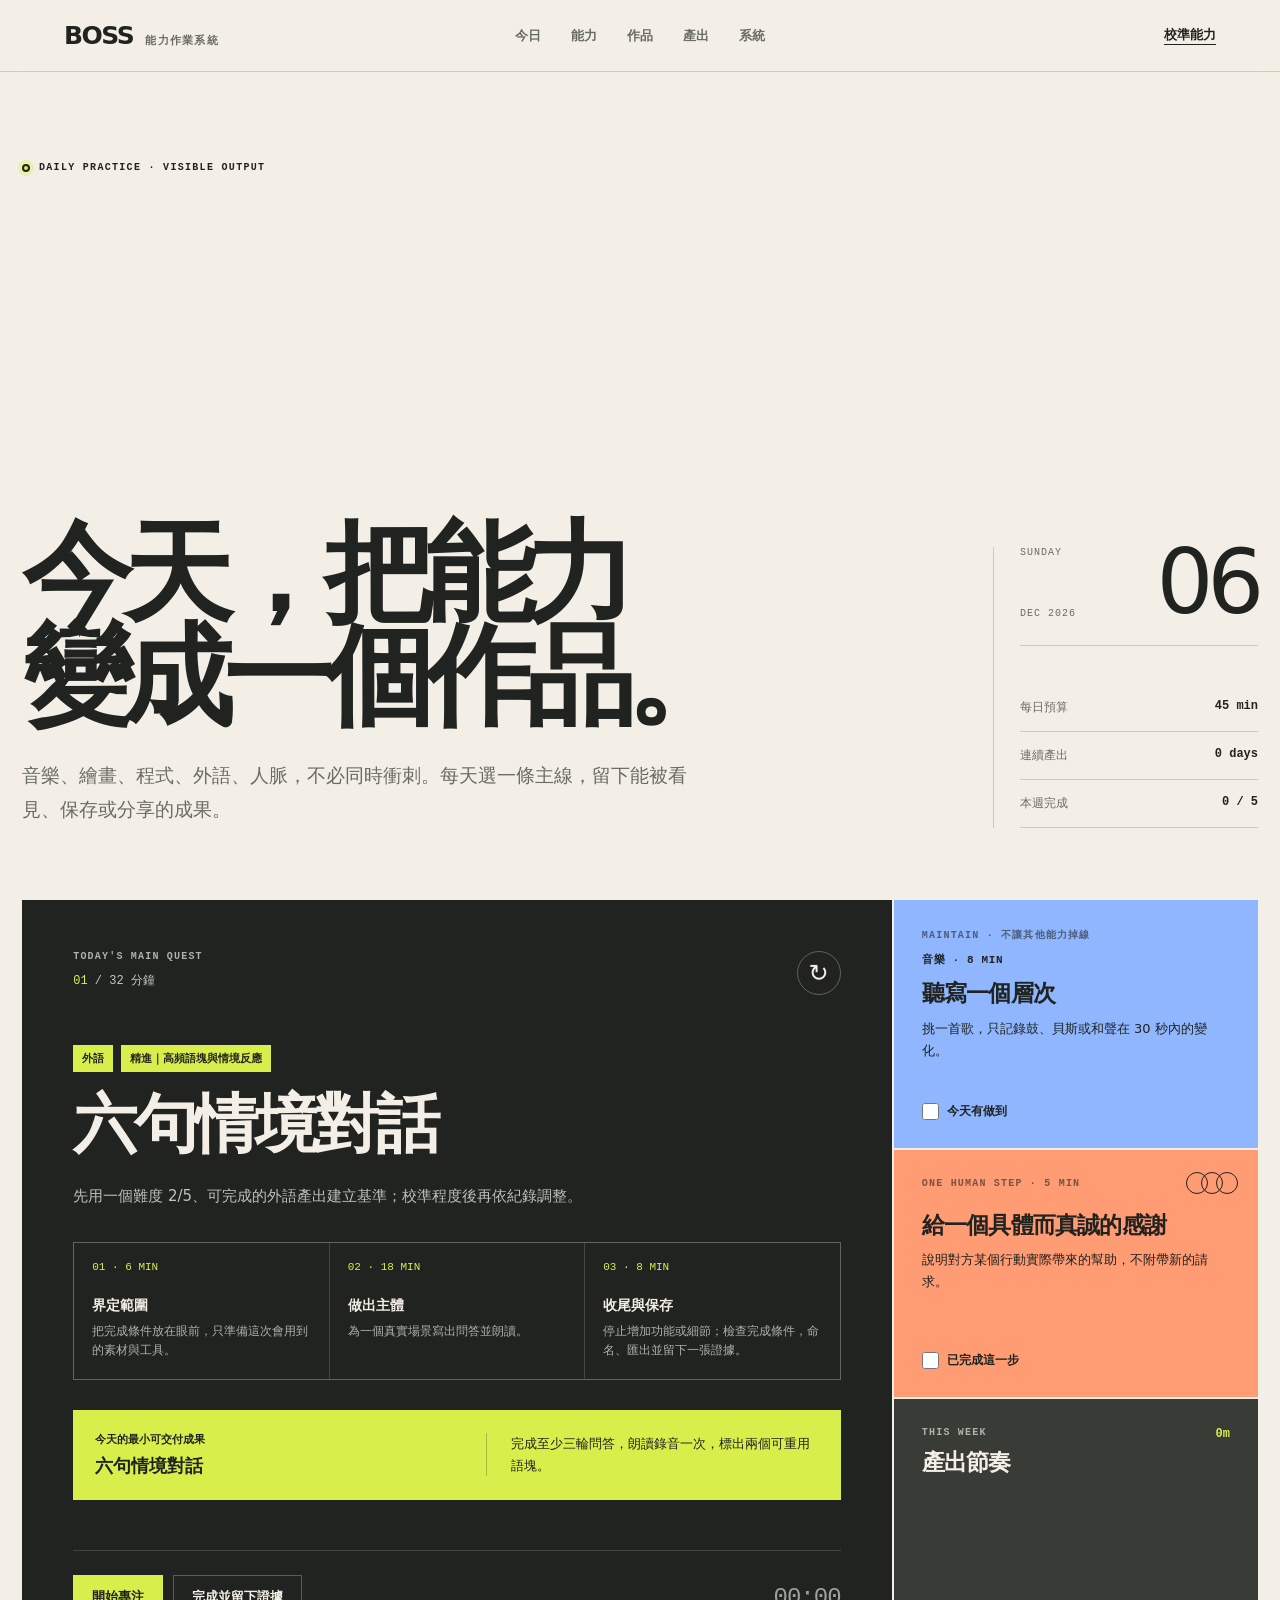
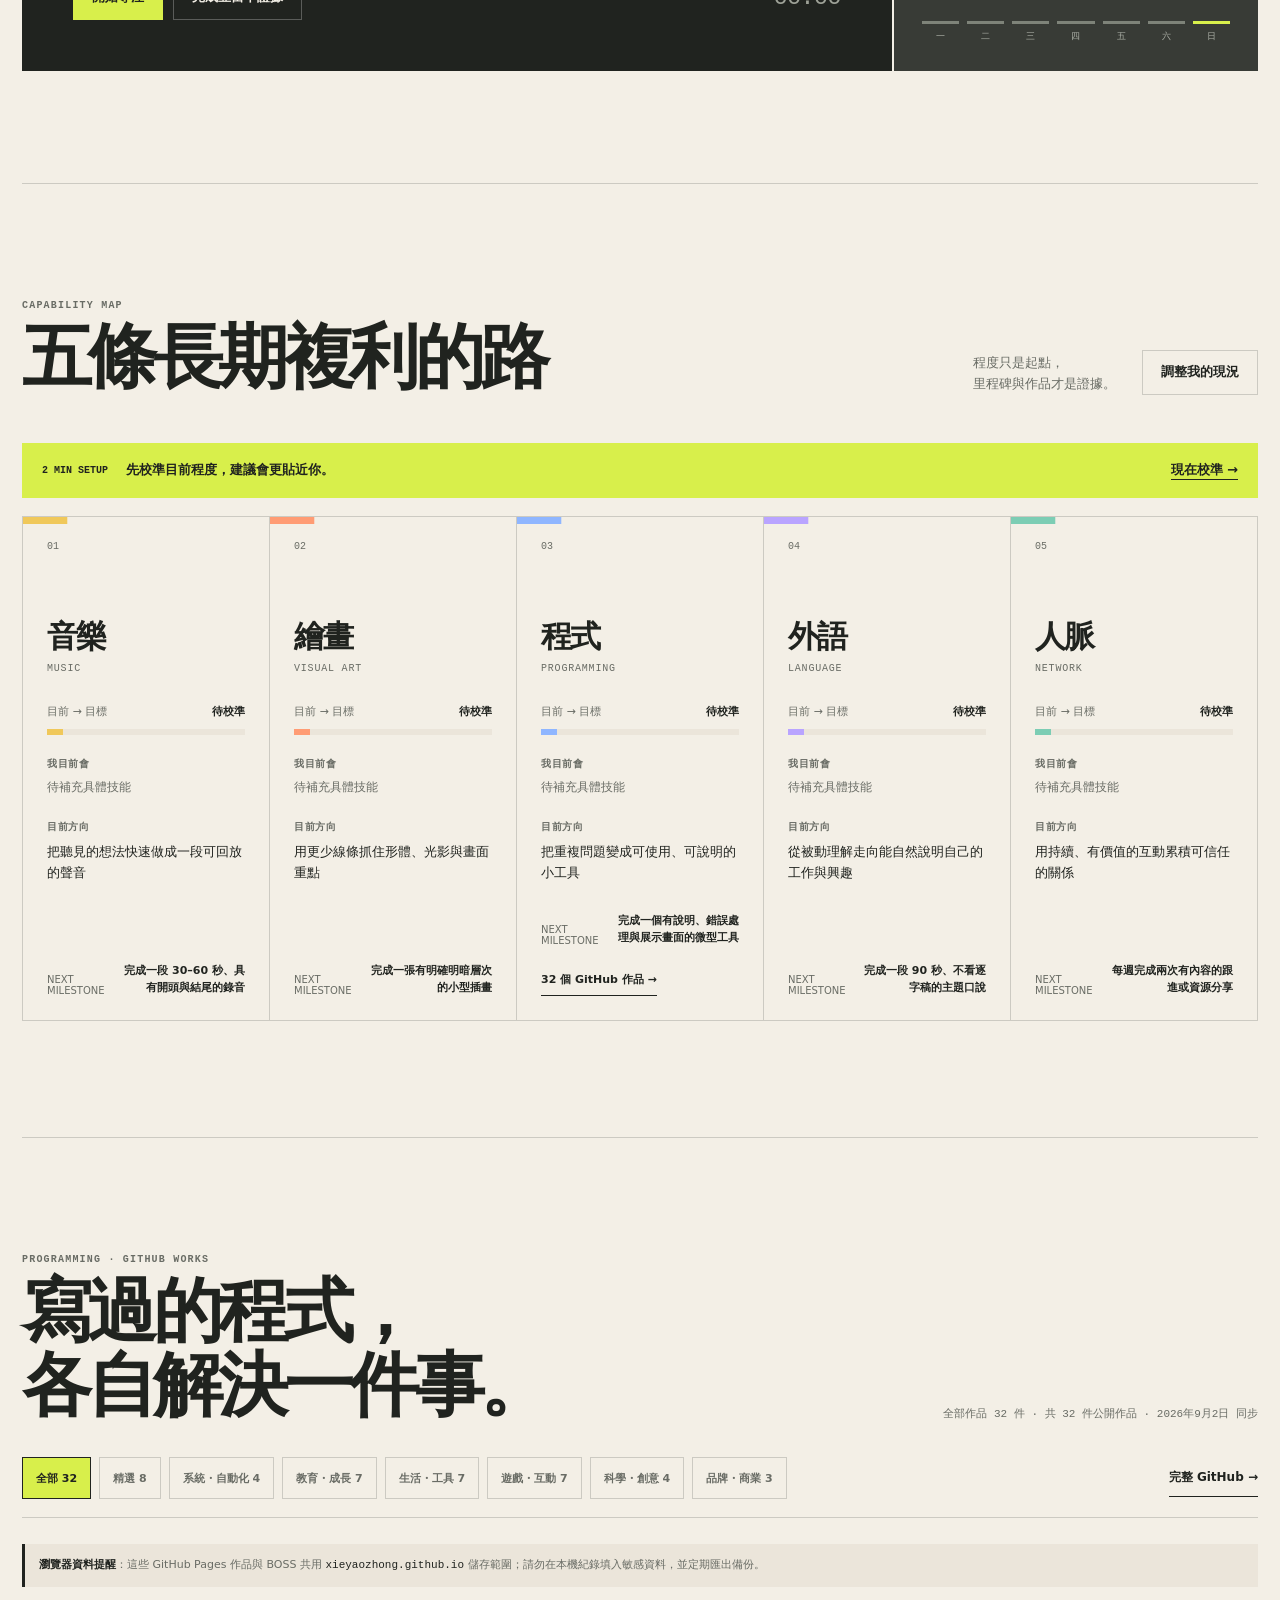
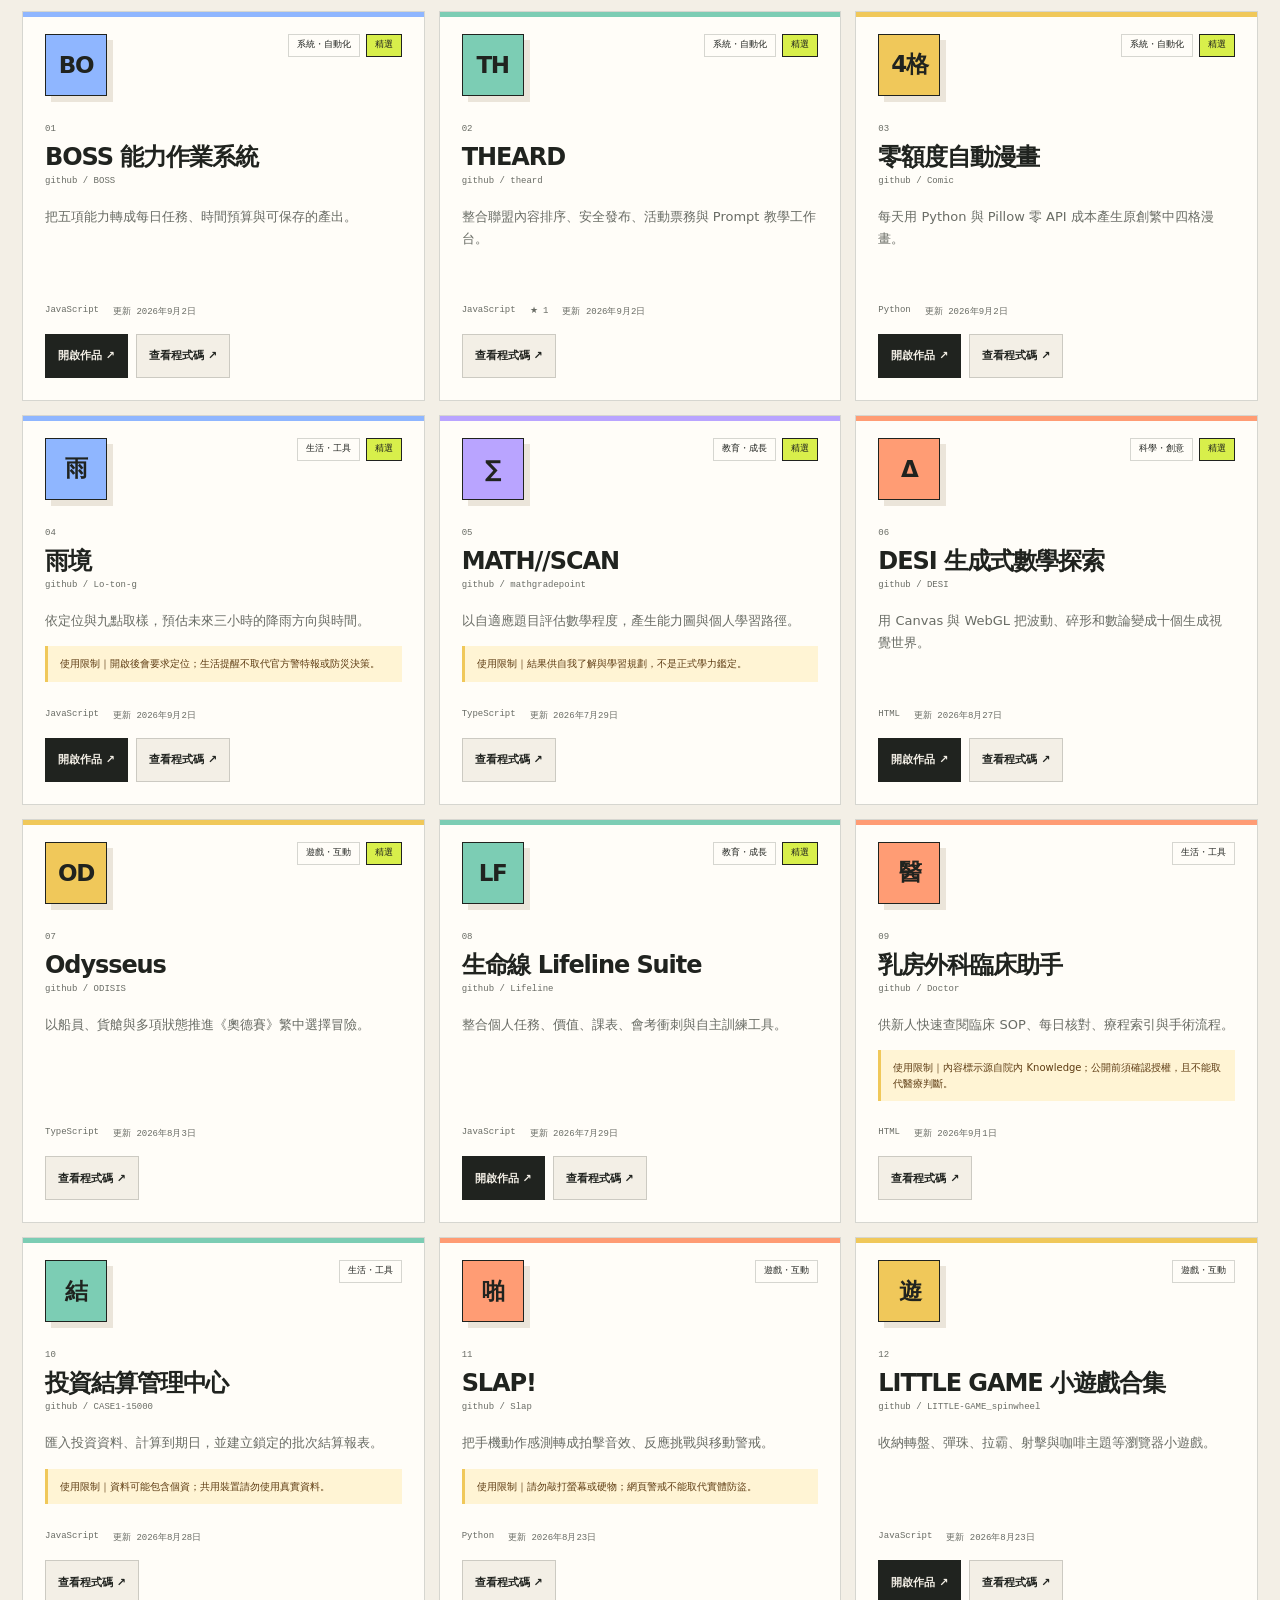
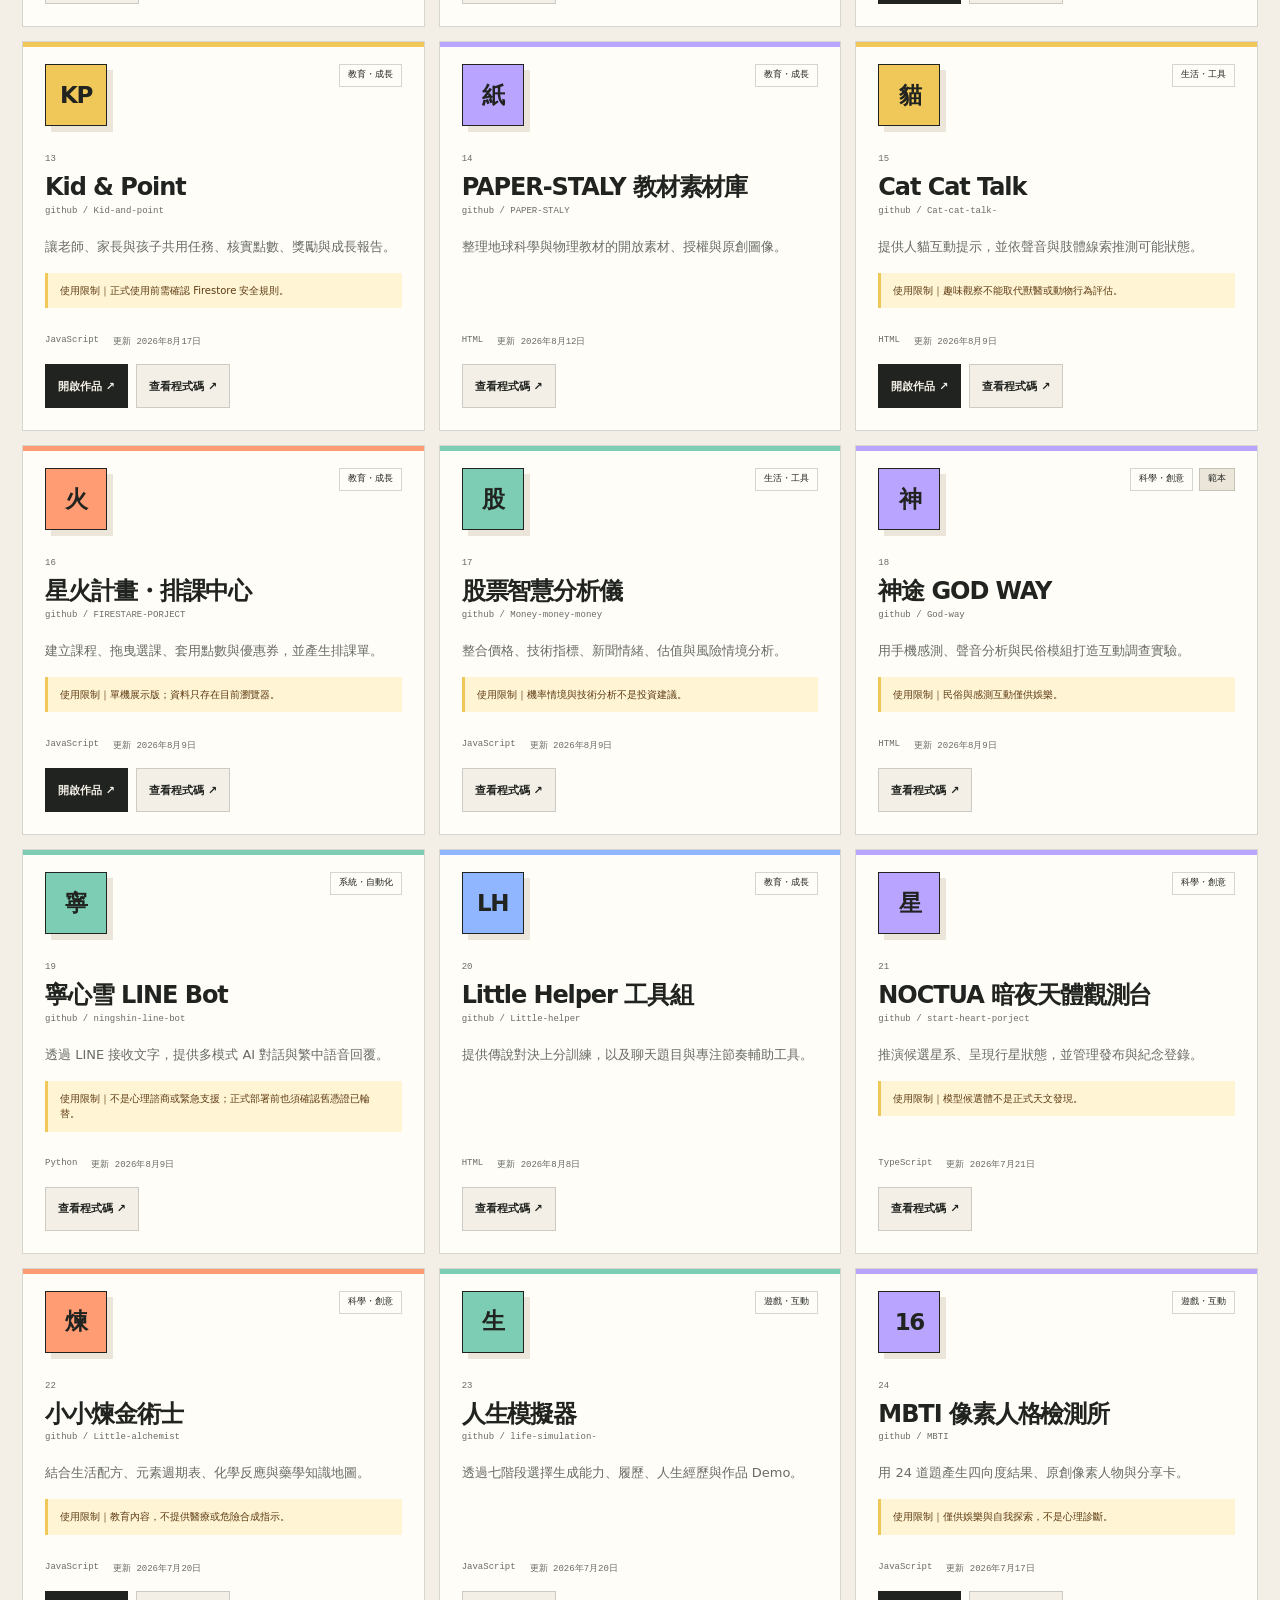
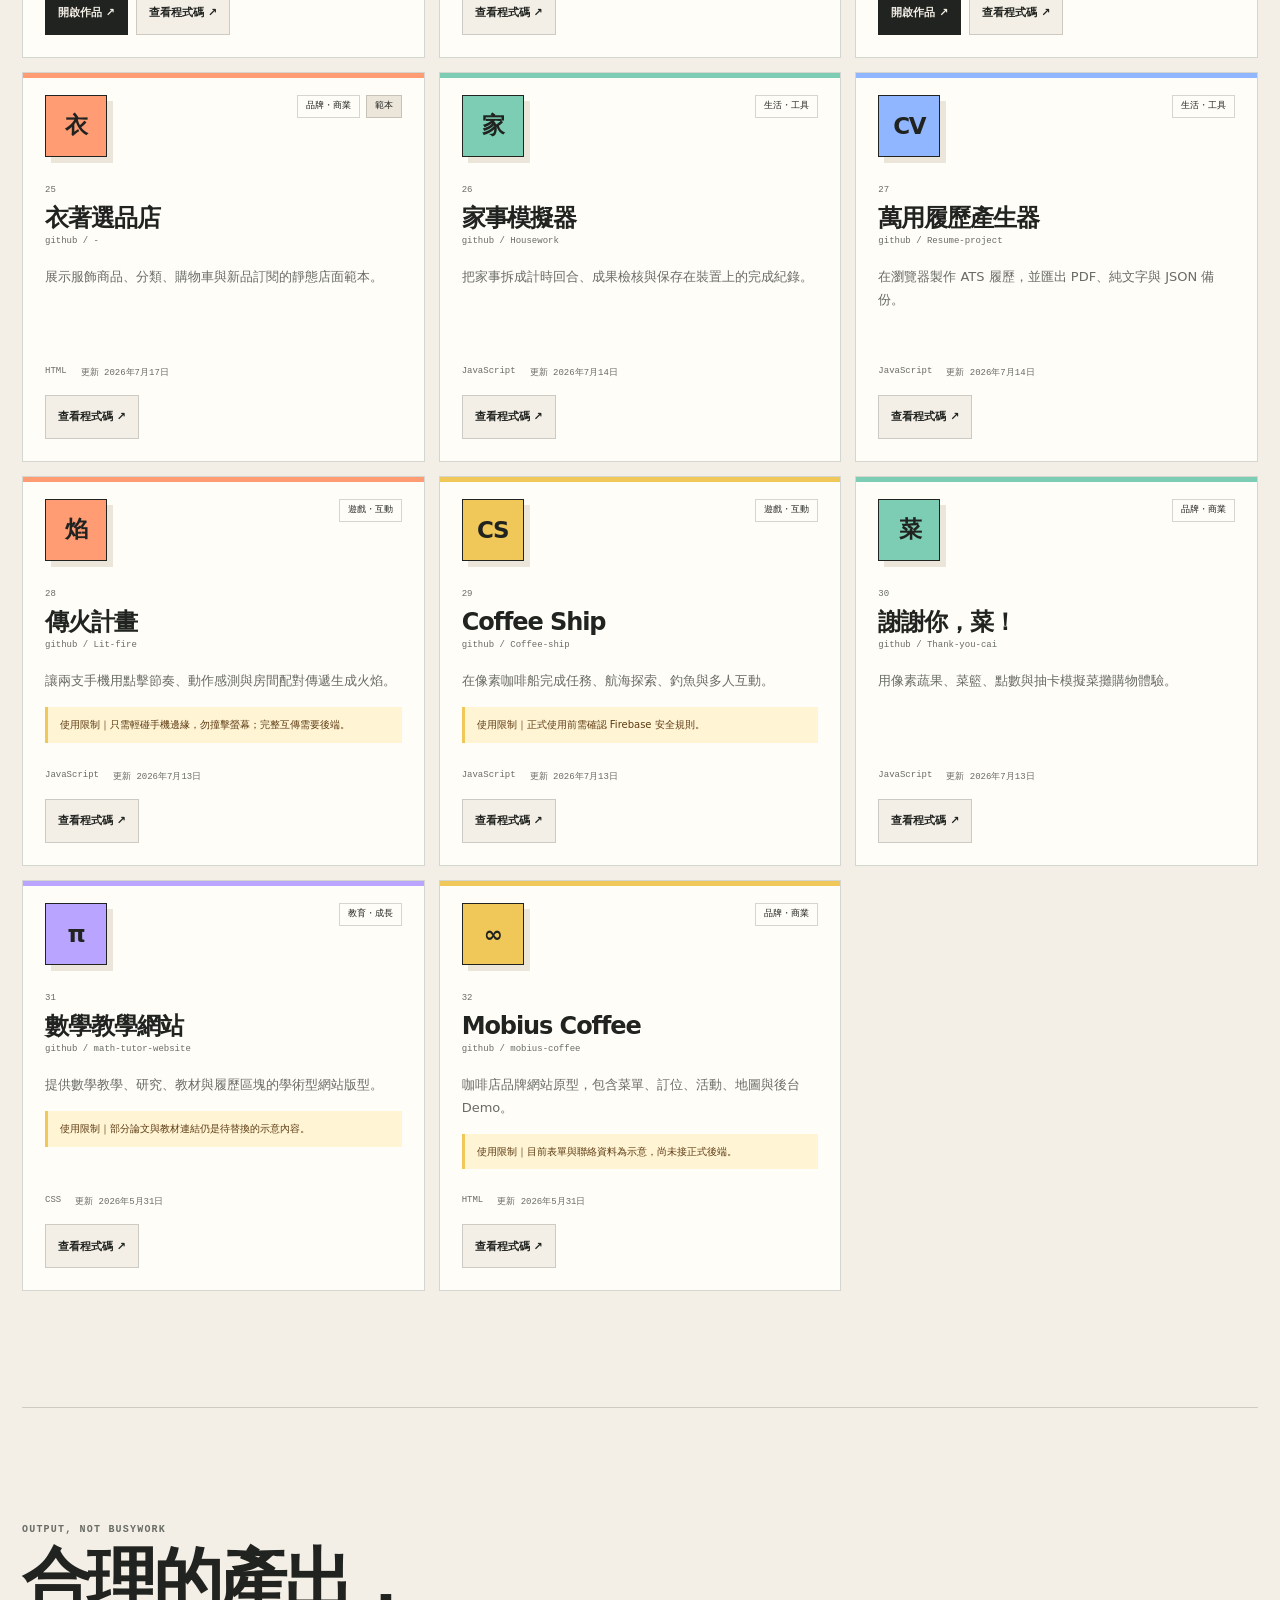
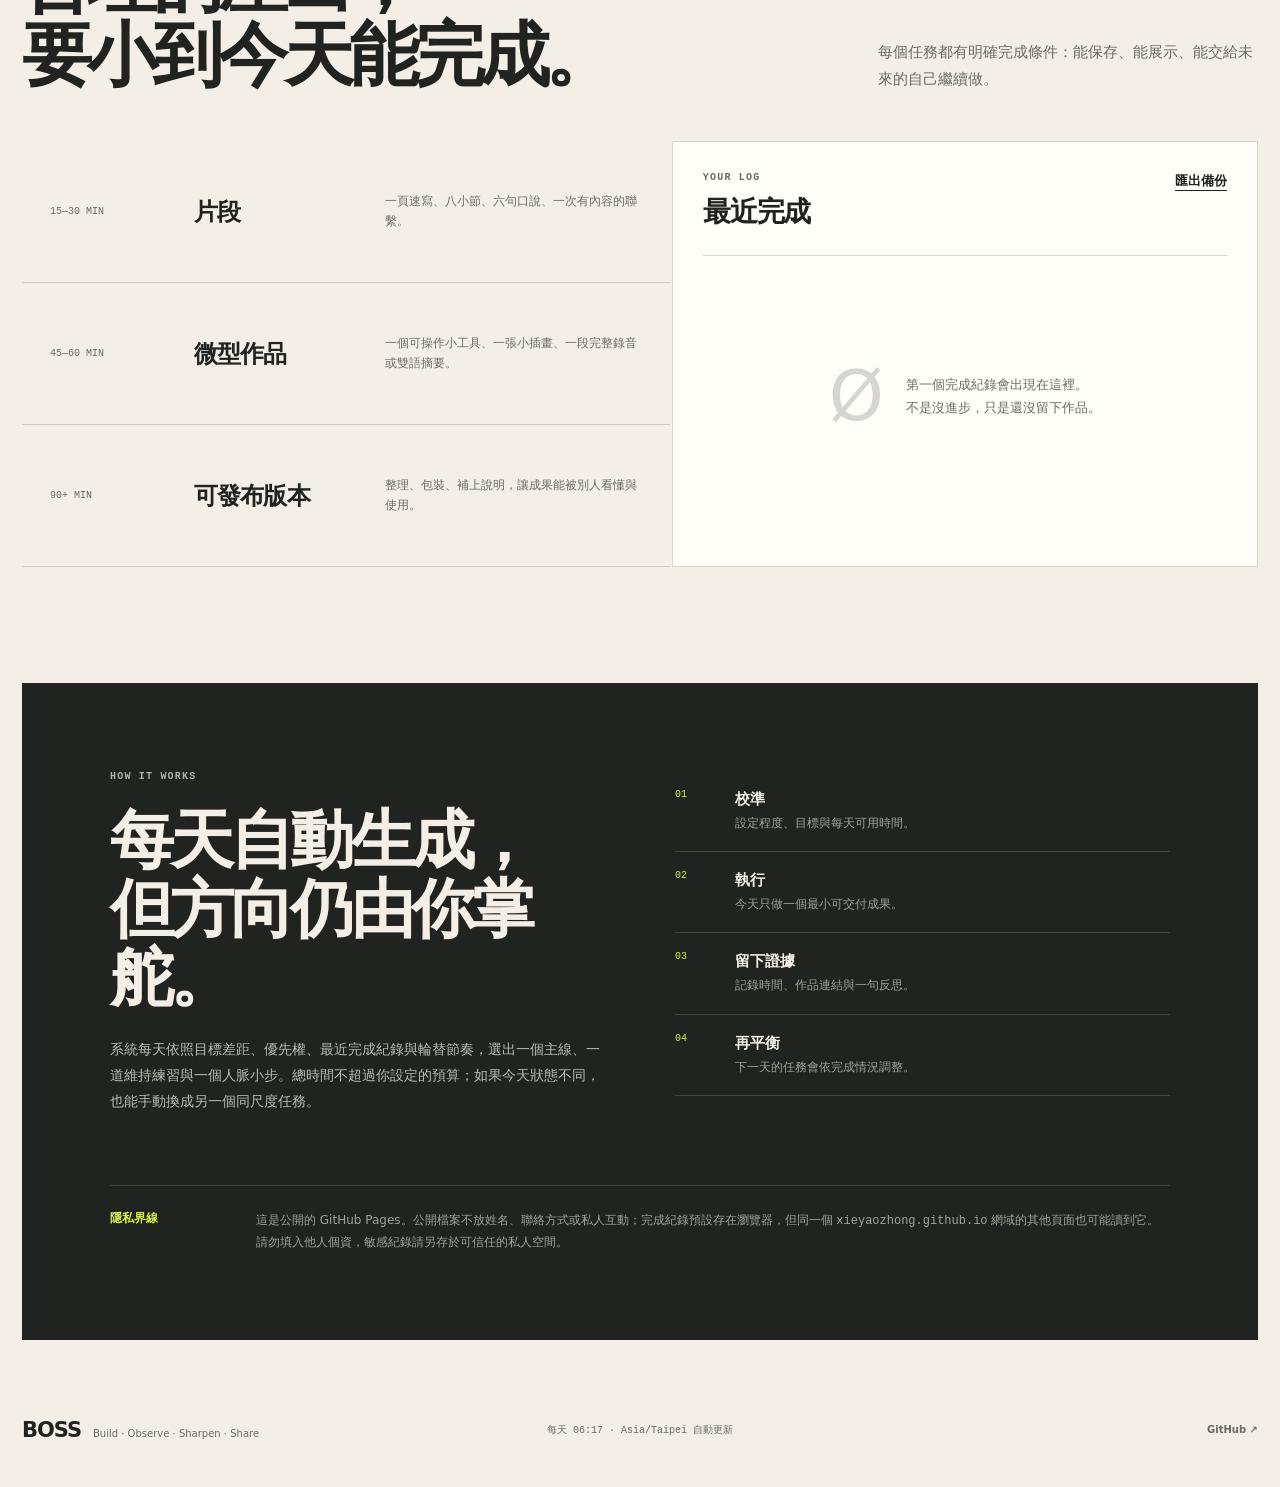
==== commit 34ed68eb: "Add automated GitHub project gallery" ====
--- a/site/index.html
+++ b/site/index.html
@@ -30,6 +30,7 @@
       <nav class="nav" aria-label="主要導覽">
         <a href="#today">今日</a>
         <a href="#skills">能力</a>
+        <a href="#projects">作品</a>
         <a href="#outputs">產出</a>
         <a href="#system">系統</a>
       </nav>
@@ -143,6 +144,27 @@
           <button class="text-button" type="button" data-open-profile>現在校準 →</button>
         </div>
         <div class="skill-grid" id="skill-grid" aria-live="polite"></div>
+      </section>
+
+      <section id="projects" class="projects-section section-block" aria-labelledby="projects-title">
+        <div class="section-heading project-heading">
+          <div>
+            <p class="section-label dark-label">PROGRAMMING · GITHUB WORKS</p>
+            <h2 id="projects-title">寫過的程式，<br />各自解決一件事。</h2>
+          </div>
+          <div class="project-summary" id="project-summary" role="status">正在整理公開作品…</div>
+        </div>
+
+        <div class="project-toolbar">
+          <div class="project-filters" id="project-filters" role="group" aria-label="依作品類型篩選"></div>
+          <a class="project-profile-link" href="https://github.com/xieyaozhong" target="_blank" rel="noreferrer" aria-label="前往 xieyaozhong 的 GitHub 個人頁，新分頁開啟">完整 GitHub →</a>
+        </div>
+        <p class="project-origin-note"><strong>瀏覽器資料提醒</strong>：這些 GitHub Pages 作品與 BOSS 共用 <code>xieyaozhong.github.io</code> 儲存範圍；請勿在本機紀錄填入敏感資料，並定期匯出備份。</p>
+        <ul class="project-grid" id="project-grid" aria-busy="true"></ul>
+        <div class="project-empty hidden" id="project-empty">
+          <p>作品資料暫時無法載入。</p>
+          <a href="https://github.com/xieyaozhong?tab=repositories" target="_blank" rel="noreferrer">直接查看 GitHub repositories →</a>
+        </div>
       </section>
 
       <section id="outputs" class="outputs-section section-block" aria-labelledby="outputs-title">
--- a/site/assets/styles.css
+++ b/site/assets/styles.css
@@ -137,7 +137,7 @@
 .day-bar.today i { background: var(--acid); }
 .day-bar span { color: #aeb2a9; font-family: var(--mono); font-size: 9px; font-style: normal; }
 
-.skills-section, .outputs-section { padding: 116px 0; border-top: 1px solid var(--line); }
+.skills-section, .projects-section, .outputs-section { padding: 116px 0; border-top: 1px solid var(--line); }
 .section-heading { display: flex; align-items: end; justify-content: space-between; gap: 36px; margin-bottom: 48px; }
 .section-heading h2 { margin: 0; font-size: clamp(40px, 5.5vw, 76px); font-weight: 680; line-height: 1.05; letter-spacing: -.065em; }
 .heading-actions { display: flex; align-items: end; gap: 26px; }
@@ -166,6 +166,46 @@
 .skill-footer { display: flex; align-items: end; justify-content: space-between; gap: 12px; margin-top: auto; padding-top: 30px; }
 .skill-footer span { color: var(--muted); font-size: 10px; }
 .skill-footer strong { max-width: 150px; font-size: 11px; line-height: 1.5; text-align: right; }
+.skill-project-link { width: fit-content; margin-top: 18px; padding: 8px 0; font-size: 11px; font-weight: 760; text-decoration: none; border-bottom: 1px solid currentColor; }
+
+.project-heading { margin-bottom: 34px; }
+.project-summary { max-width: 360px; color: var(--muted); font-family: var(--mono); font-size: 11px; line-height: 1.7; text-align: right; }
+.project-toolbar { display: flex; align-items: center; justify-content: space-between; gap: 24px; margin-bottom: 26px; padding-bottom: 18px; border-bottom: 1px solid var(--line); }
+.project-filters { display: flex; flex-wrap: wrap; gap: 8px; }
+.project-filter { min-height: 42px; padding: 9px 13px; color: var(--muted); background: transparent; border: 1px solid var(--line); cursor: pointer; font-size: 11px; font-weight: 720; transition: color .18s ease, background .18s ease, border-color .18s ease; }
+.project-filter:hover { color: var(--ink); border-color: var(--ink); }
+.project-filter[aria-pressed="true"] { color: var(--ink); background: var(--acid); border-color: var(--ink); }
+.project-profile-link { flex: none; padding: 10px 0; font-size: 12px; font-weight: 760; text-decoration: none; border-bottom: 1px solid currentColor; }
+.project-origin-note { margin: 0 0 24px; padding: 12px 14px; color: var(--muted); background: var(--paper-2); border-left: 3px solid var(--ink); font-size: 11px; line-height: 1.7; }
+.project-origin-note strong { color: var(--ink); }
+.project-origin-note code { color: var(--ink); font-family: var(--mono); }
+.project-grid { display: grid; grid-template-columns: repeat(3, minmax(0, 1fr)); gap: 14px; margin: 0; padding: 0; list-style: none; }
+.project-list-item { min-width: 0; }
+.project-list-item[hidden] { display: none; }
+.project-card { position: relative; display: flex; min-height: 390px; height: 100%; min-width: 0; flex-direction: column; padding: 22px; overflow: hidden; background: var(--white); border: 1px solid var(--line); transition: transform .18s ease, box-shadow .18s ease; }
+.project-card::before { position: absolute; top: 0; right: 0; left: 0; height: 5px; content: ""; background: var(--project-accent); }
+.project-card:hover { transform: translateY(-3px); box-shadow: 0 18px 45px rgba(32,35,31,.08); }
+.project-card-top { display: flex; align-items: start; justify-content: space-between; gap: 18px; margin-bottom: 28px; }
+.project-icon { display: grid; width: 62px; height: 62px; flex: none; place-items: center; color: var(--ink); background: var(--project-accent); border: 1px solid var(--ink); font-family: var(--sans); font-size: 23px; font-weight: 820; letter-spacing: -.06em; box-shadow: 6px 6px 0 var(--paper-2); }
+.project-badges { display: flex; flex-wrap: wrap; justify-content: end; gap: 6px; }
+.project-category, .project-featured, .project-template, .project-archived { padding: 6px 8px; font-family: var(--mono); font-size: 9px; line-height: 1; border: 1px solid var(--line); }
+.project-featured { color: var(--ink); background: var(--acid); border-color: var(--ink); }
+.project-template { color: var(--ink); background: var(--paper-2); }
+.project-archived { color: var(--muted); background: var(--paper-2); }
+.project-number { color: var(--muted); font-family: var(--mono); font-size: 9px; }
+.project-card h3 { margin: 10px 0 4px; font-size: 24px; line-height: 1.15; letter-spacing: -.045em; }
+.project-slug { margin: 0 0 20px; color: var(--muted); font-family: var(--mono); font-size: 9px; }
+.project-purpose { margin: 0; color: var(--muted); font-size: 13px; line-height: 1.75; }
+.project-caution { margin: 14px 0 0; padding: 10px 12px; color: #5d3b12; background: #fff4d4; border-left: 3px solid var(--yellow); font-size: 10px; line-height: 1.55; }
+.project-meta { display: flex; flex-wrap: wrap; gap: 8px 14px; margin-top: auto; padding-top: 26px; color: var(--muted); font-family: var(--mono); font-size: 9px; }
+.project-actions { display: flex; flex-wrap: wrap; gap: 8px; margin-top: 16px; }
+.project-link { display: inline-flex; min-height: 44px; align-items: center; padding: 10px 12px; background: var(--paper); border: 1px solid var(--line); font-size: 11px; font-weight: 760; text-decoration: none; }
+.project-link:hover { color: var(--ink); background: var(--project-accent); border-color: var(--ink); }
+.project-live-link { color: var(--paper); background: var(--ink); border-color: var(--ink); }
+.project-empty { padding: 38px; text-align: center; background: var(--white); border: 1px solid var(--line); }
+.project-empty.hidden { display: none; }
+.project-empty p { margin: 0 0 12px; color: var(--muted); }
+.project-empty a { font-size: 12px; font-weight: 760; }
 
 .output-heading { align-items: end; }
 .output-principle { max-width: 380px; margin: 0; color: var(--muted); font-size: 15px; line-height: 1.8; }
@@ -252,6 +292,7 @@
   .today-side { grid-template-columns: repeat(3, 1fr); }
   .side-card { min-height: 280px; }
   .system-section { gap: 42px; }
+  .project-grid { grid-template-columns: repeat(2, minmax(0, 1fr)); }
 }
 
 @media (max-width: 820px) {
@@ -266,6 +307,8 @@
   .skill-grid { grid-template-columns: repeat(2, 1fr); }
   .section-heading { align-items: start; flex-direction: column; }
   .heading-actions { width: 100%; justify-content: space-between; }
+  .project-summary { max-width: none; text-align: left; }
+  .project-toolbar { align-items: start; flex-direction: column; }
   .output-layout, .system-section { grid-template-columns: 1fr; }
   .privacy-note { grid-column: 1; }
   .output-ladder article { grid-template-columns: 100px .6fr 1fr; }
@@ -290,11 +333,15 @@
   .timer { width: 100%; margin: 10px 0 0; text-align: right; }
   .today-side { grid-template-columns: 1fr; }
   .rhythm-card { grid-column: auto; }
-  .skills-section, .outputs-section { padding: 82px 0; }
+  .skills-section, .projects-section, .outputs-section { padding: 82px 0; }
   .heading-actions { align-items: start; flex-direction: column; }
   .calibration-note, .calibration-note div { align-items: start; flex-direction: column; }
   .skill-grid { grid-template-columns: 1fr; }
   .skill-card { min-height: 330px; }
+  .project-grid { grid-template-columns: 1fr; }
+  .project-card { min-height: 350px; }
+  .project-filters { display: grid; width: 100%; grid-template-columns: 1fr 1fr; }
+  .project-filter { min-width: 0; }
   .output-ladder article { grid-template-columns: 1fr; gap: 9px; }
   .system-section { margin-right: -14px; margin-left: -14px; padding: 34px 24px; }
   .privacy-note { grid-template-columns: 1fr; gap: 8px; }
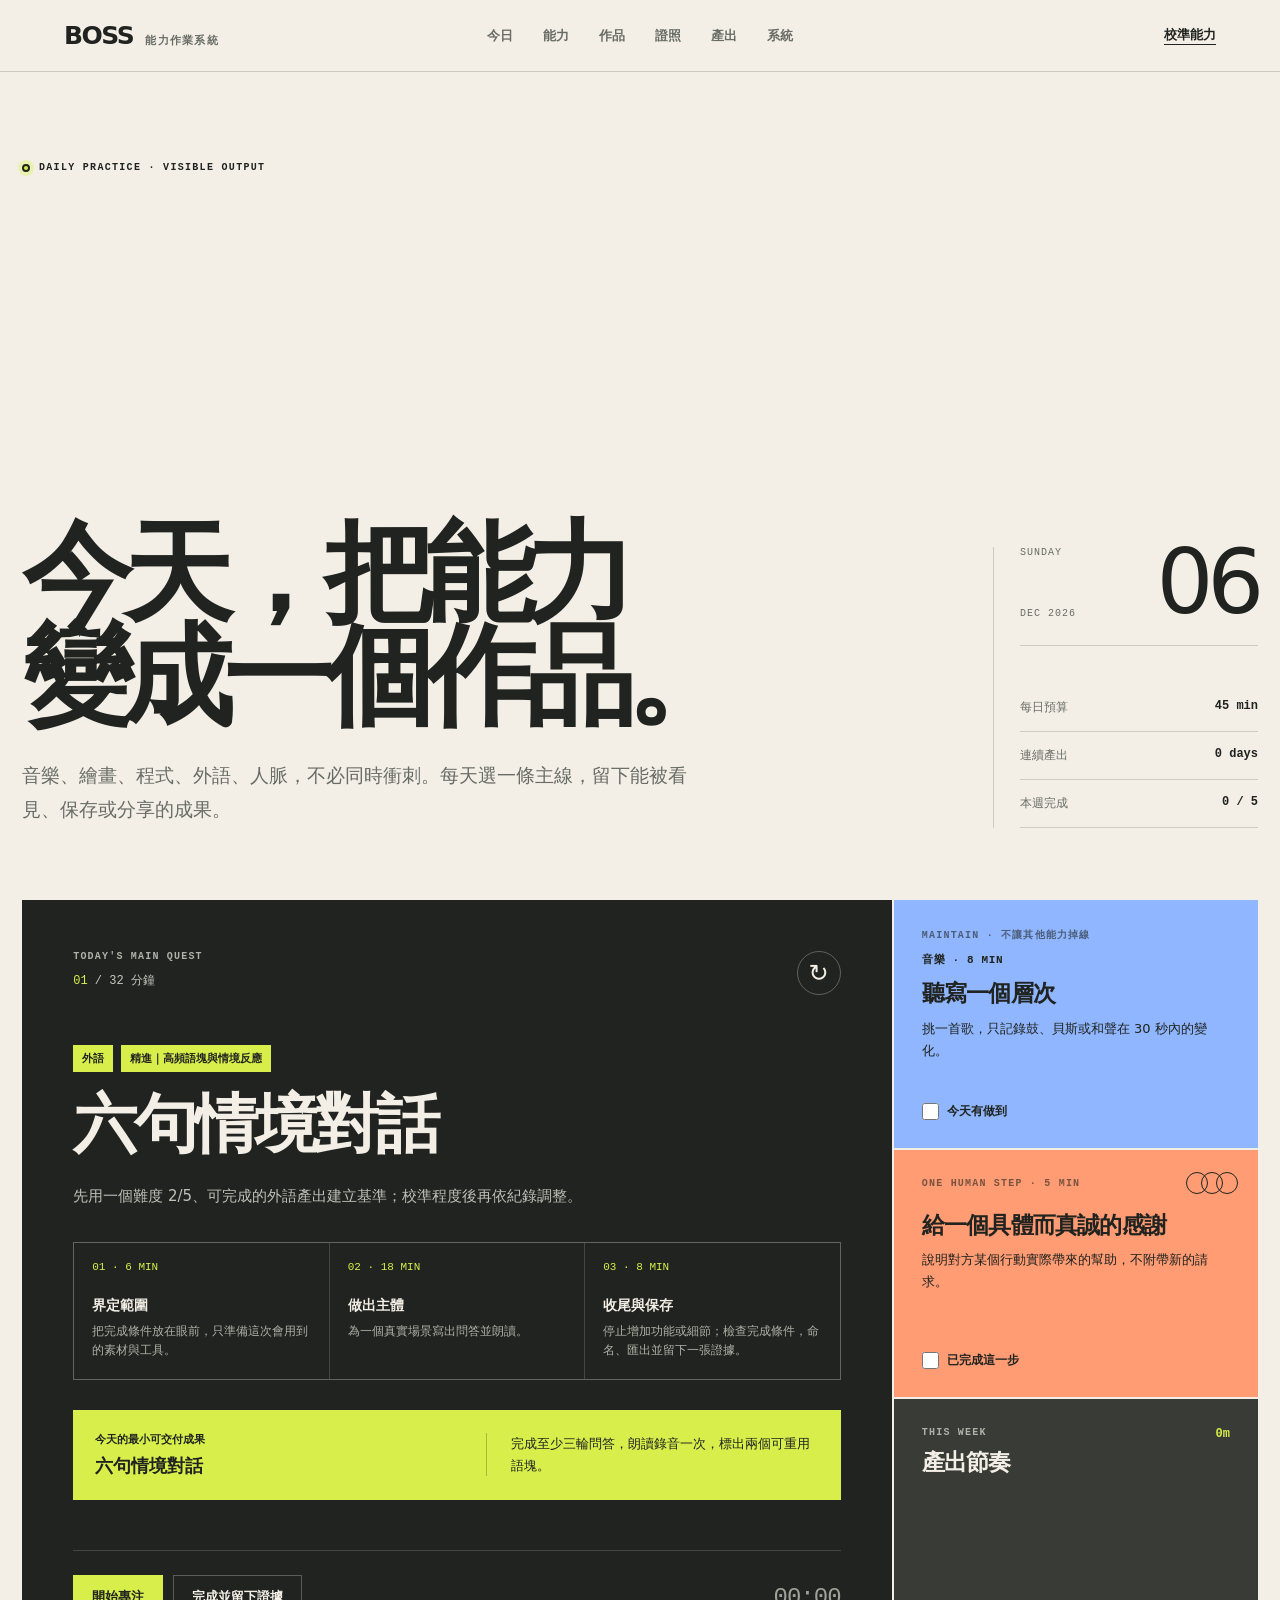
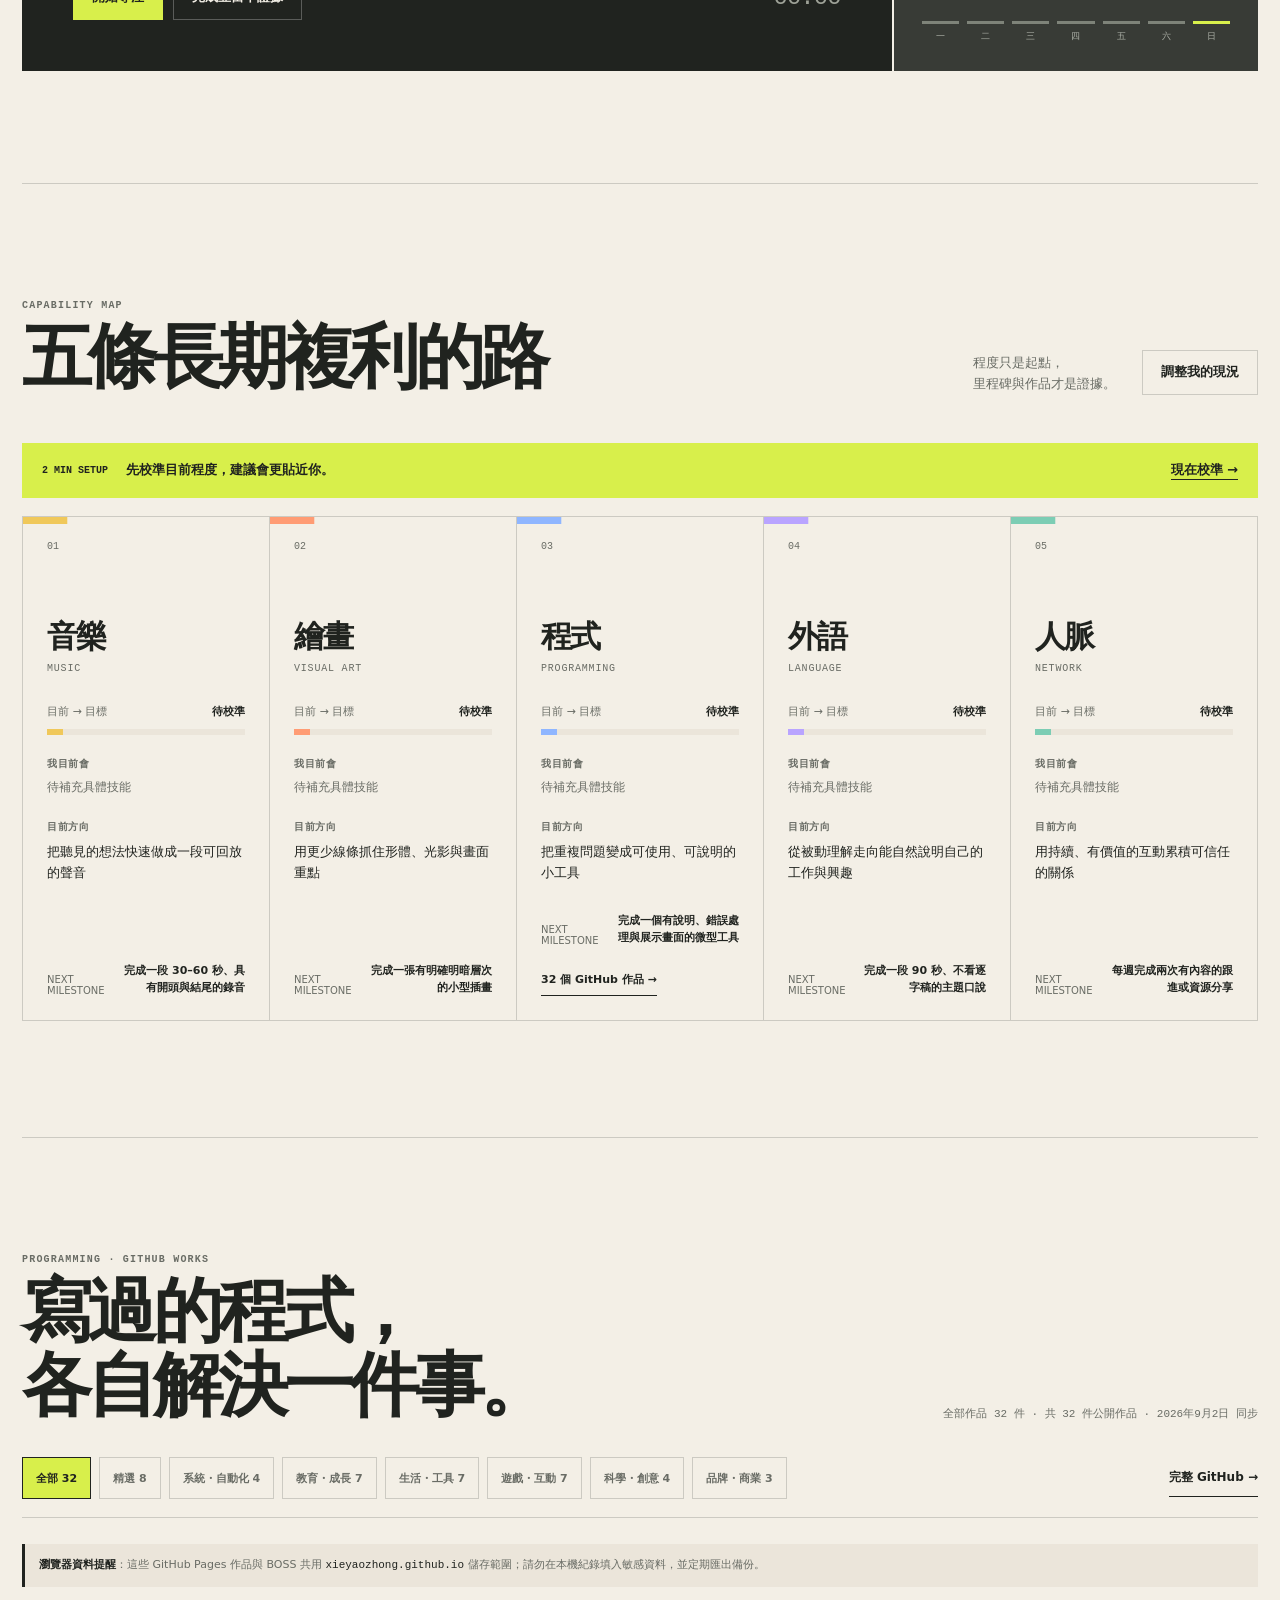
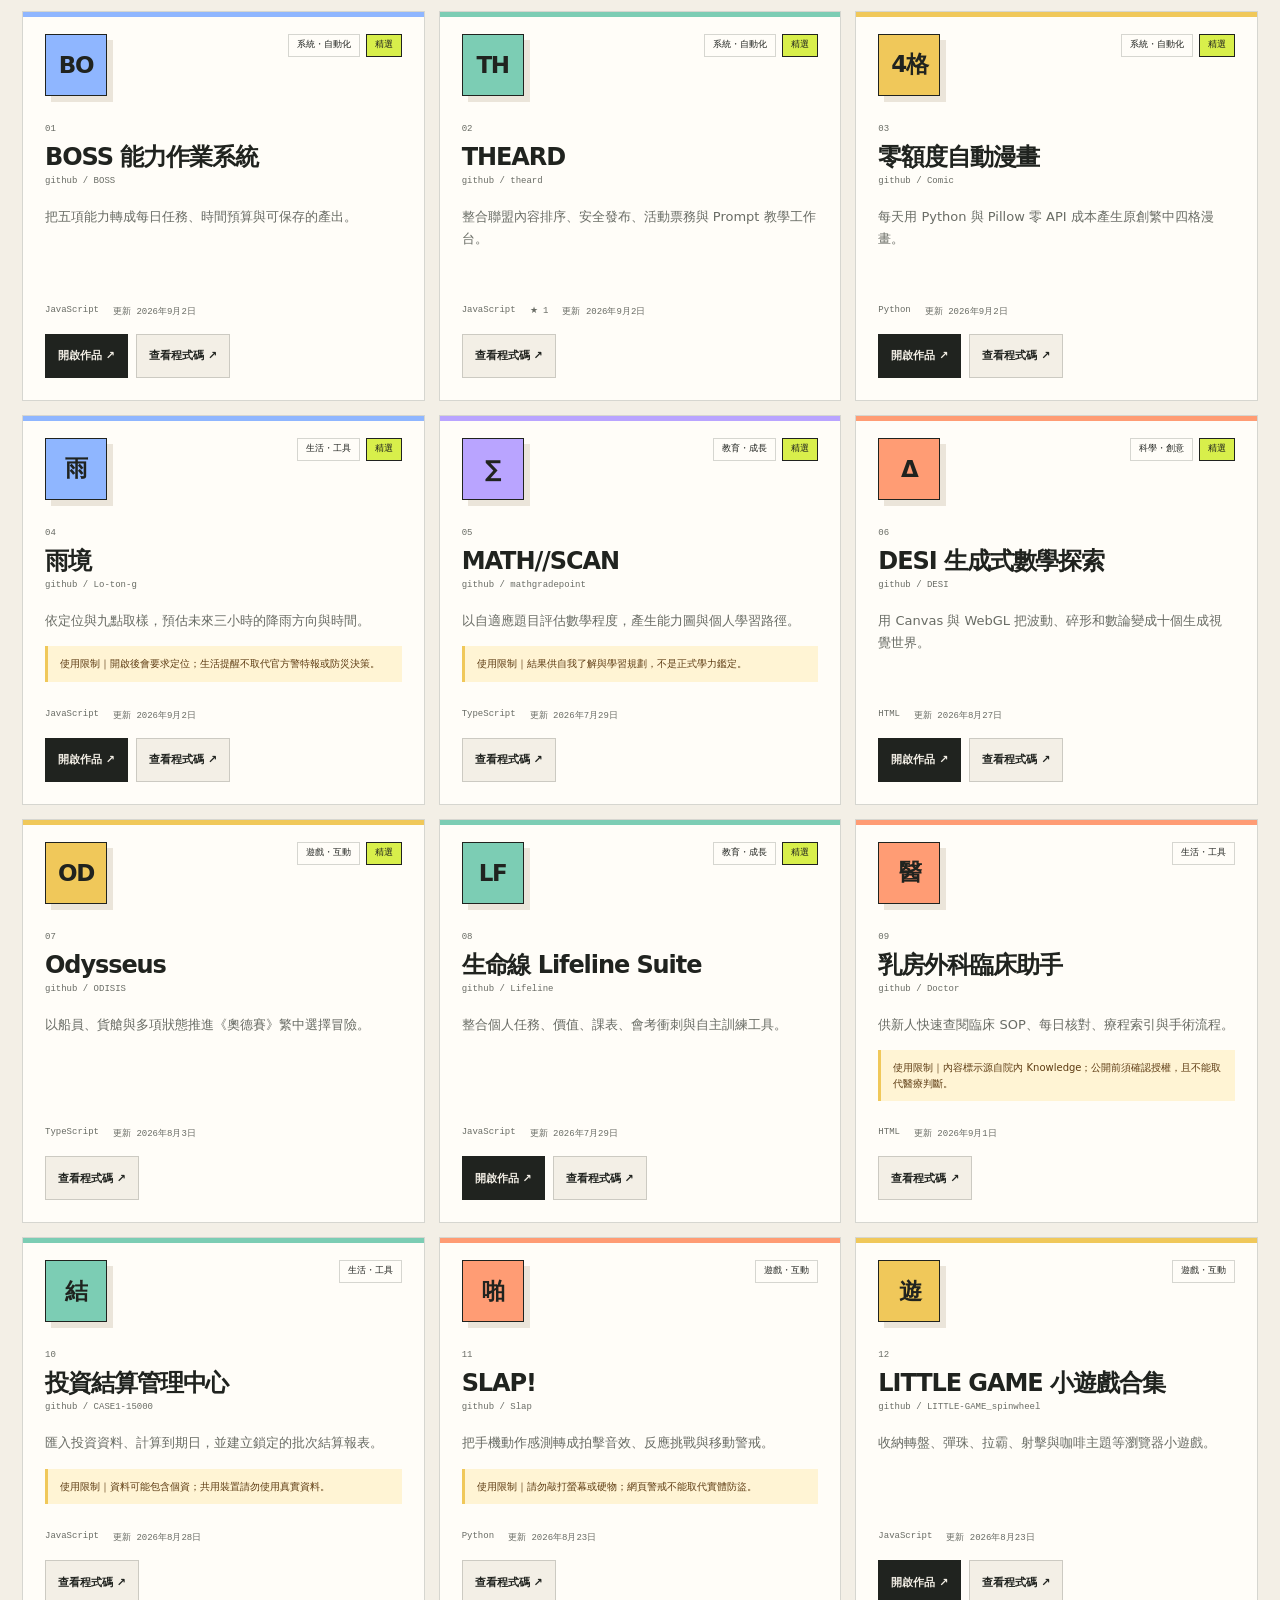
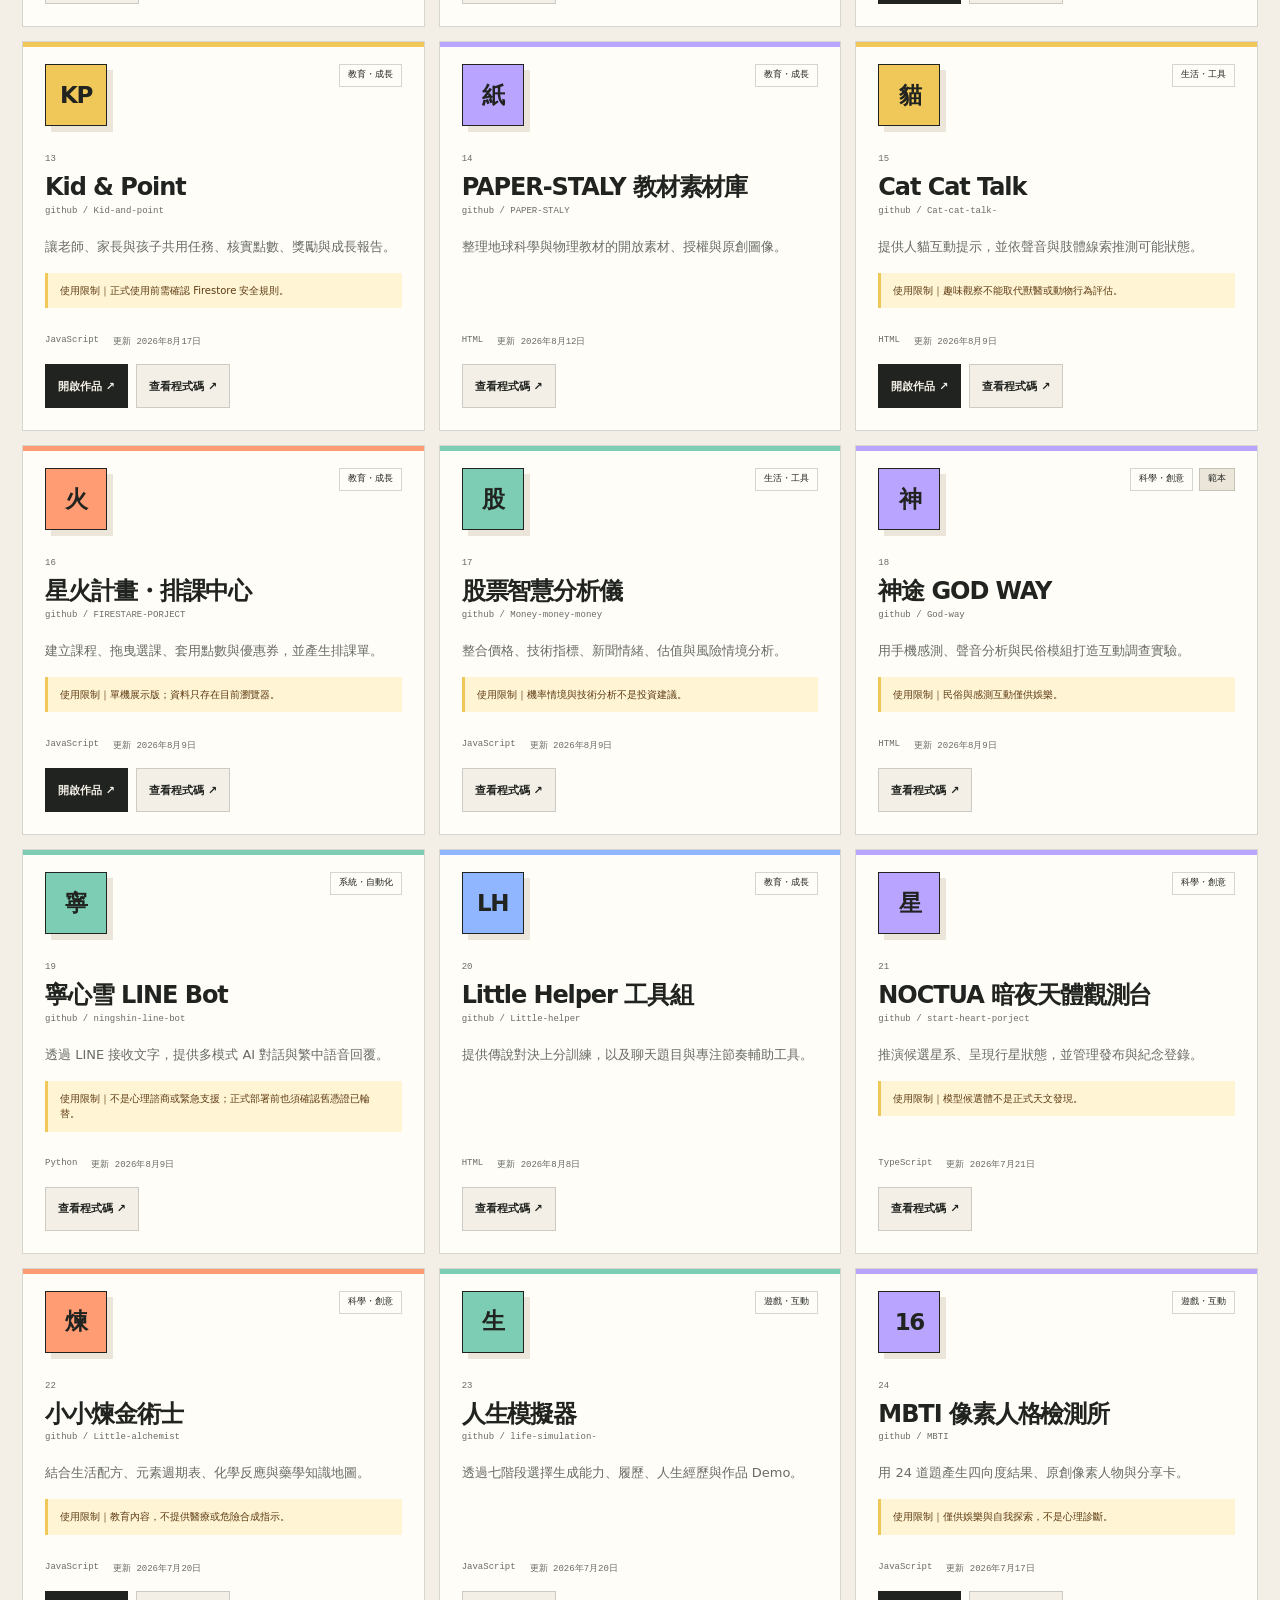
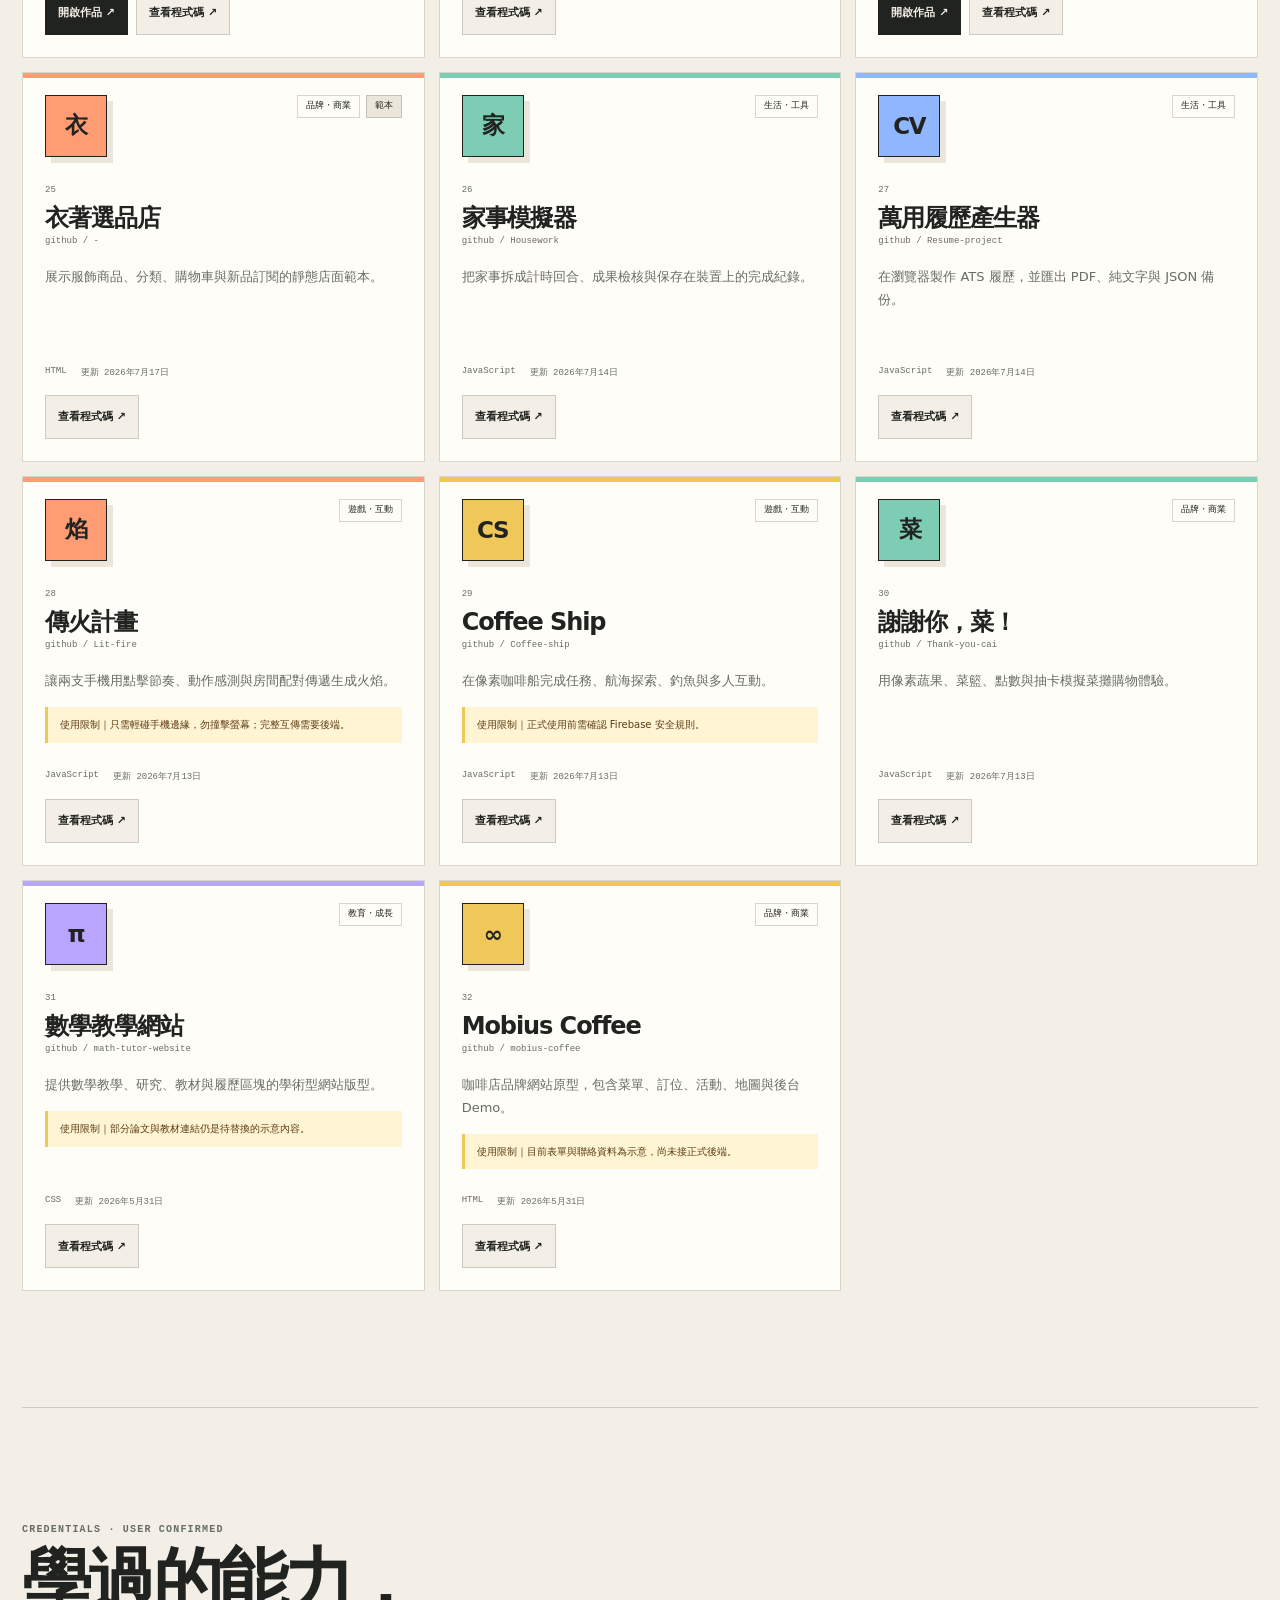
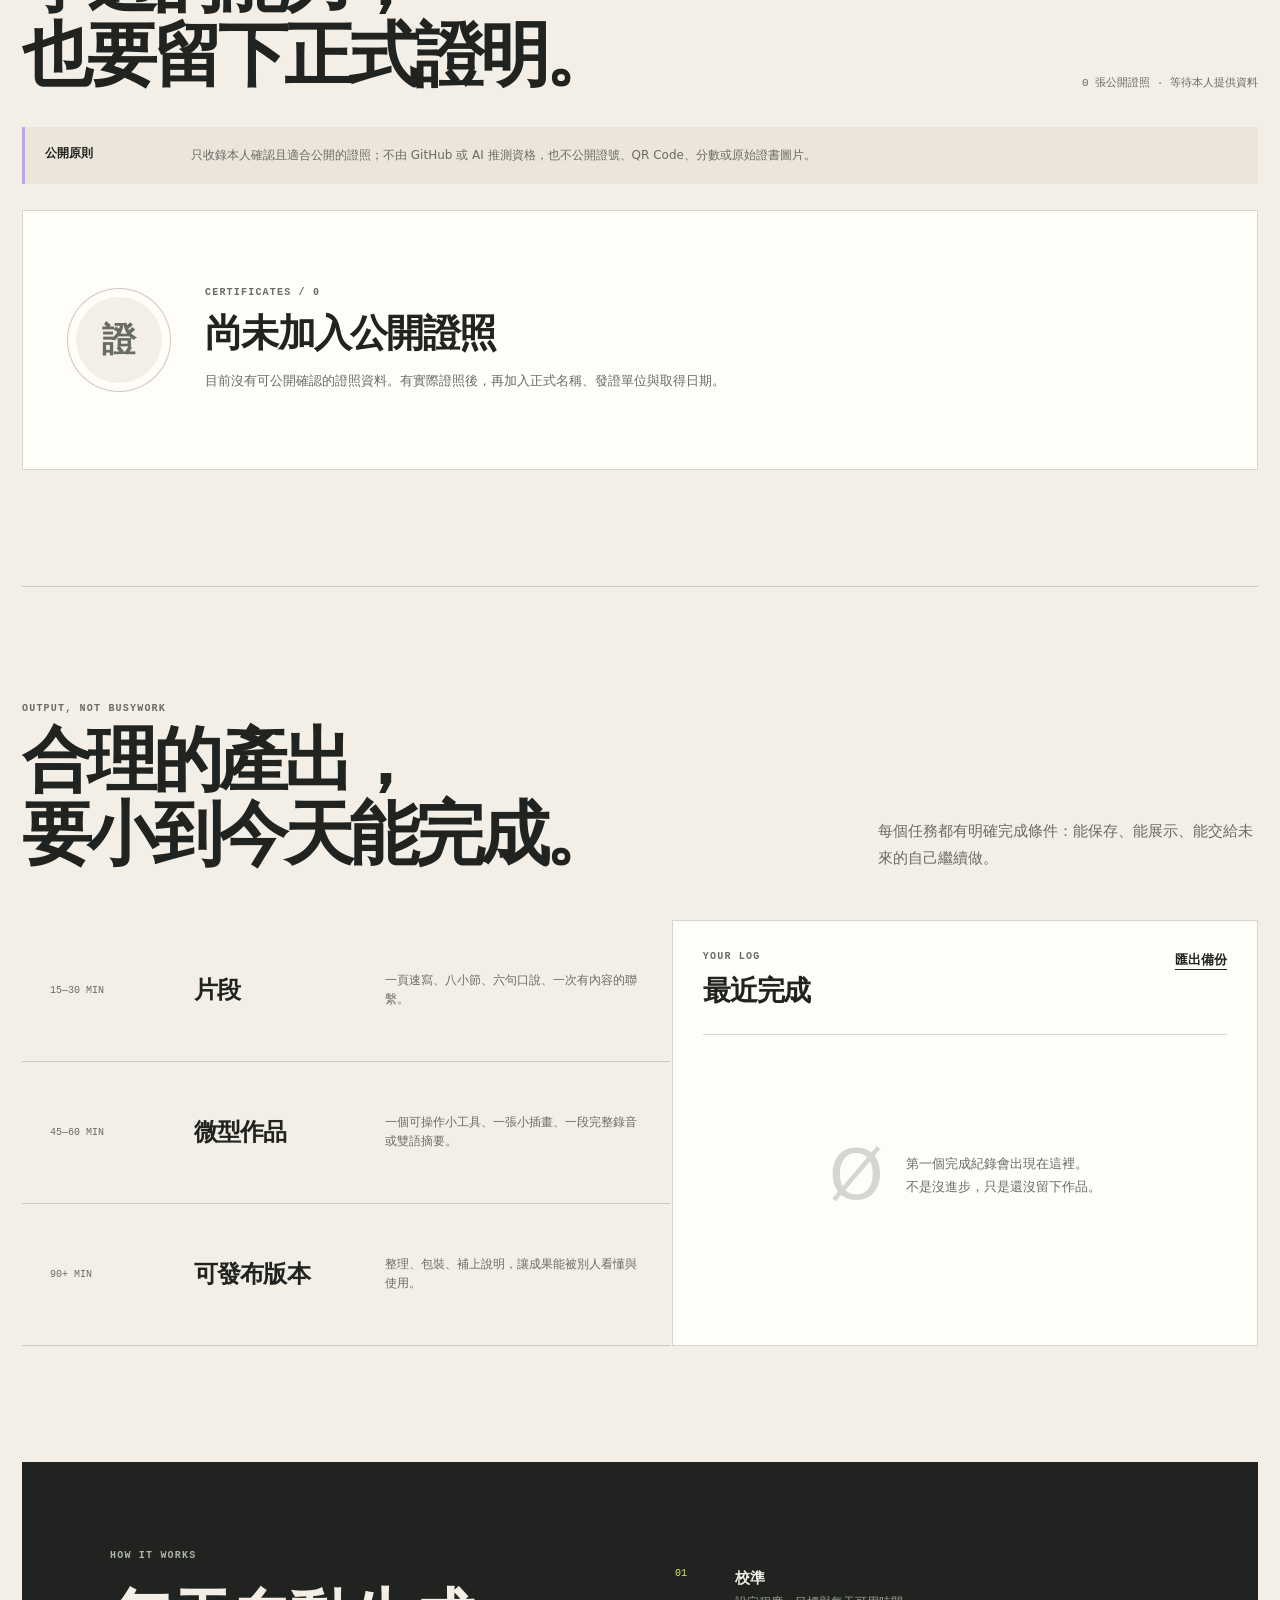
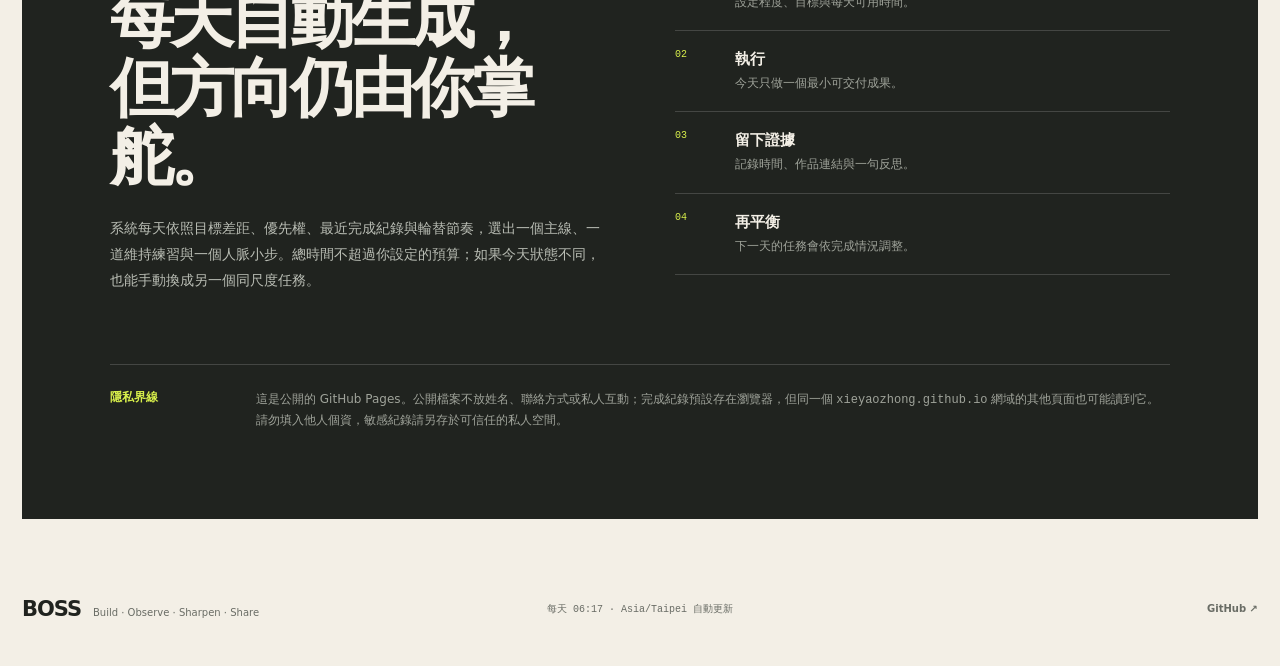
==== commit 61e508d5: "Add privacy-first certificate section" ====
--- a/site/index.html
+++ b/site/index.html
@@ -31,6 +31,7 @@
         <a href="#today">今日</a>
         <a href="#skills">能力</a>
         <a href="#projects">作品</a>
+        <a href="#certificates">證照</a>
         <a href="#outputs">產出</a>
         <a href="#system">系統</a>
       </nav>
@@ -164,6 +165,30 @@
         <div class="project-empty hidden" id="project-empty">
           <p>作品資料暫時無法載入。</p>
           <a href="https://github.com/xieyaozhong?tab=repositories" target="_blank" rel="noreferrer">直接查看 GitHub repositories →</a>
+        </div>
+      </section>
+
+      <section id="certificates" class="certificates-section section-block" aria-labelledby="certificates-title">
+        <div class="section-heading certificate-heading">
+          <div>
+            <p class="section-label dark-label">CREDENTIALS · USER CONFIRMED</p>
+            <h2 id="certificates-title">學過的能力，<br />也要留下正式證明。</h2>
+          </div>
+          <div class="certificate-summary" id="certificate-summary" role="status">正在讀取本人確認資料…</div>
+        </div>
+
+        <div class="certificate-policy">
+          <strong>公開原則</strong>
+          <p>只收錄本人確認且適合公開的證照；不由 GitHub 或 AI 推測資格，也不公開證號、QR Code、分數或原始證書圖片。</p>
+        </div>
+        <ul class="certificate-grid" id="certificate-grid" aria-busy="true"></ul>
+        <div class="certificate-empty hidden" id="certificate-empty">
+          <span class="certificate-empty-seal" aria-hidden="true">證</span>
+          <div>
+            <p class="section-label dark-label" id="certificate-empty-kicker">CERTIFICATES / 0</p>
+            <h3 id="certificate-empty-title">尚未加入公開證照</h3>
+            <p id="certificate-empty-copy">目前沒有可公開確認的證照資料。有實際證照後，再加入正式名稱、發證單位與取得日期。</p>
+          </div>
         </div>
       </section>
 
--- a/site/assets/styles.css
+++ b/site/assets/styles.css
@@ -137,7 +137,7 @@
 .day-bar.today i { background: var(--acid); }
 .day-bar span { color: #aeb2a9; font-family: var(--mono); font-size: 9px; font-style: normal; }
 
-.skills-section, .projects-section, .outputs-section { padding: 116px 0; border-top: 1px solid var(--line); }
+.skills-section, .projects-section, .certificates-section, .outputs-section { padding: 116px 0; border-top: 1px solid var(--line); }
 .section-heading { display: flex; align-items: end; justify-content: space-between; gap: 36px; margin-bottom: 48px; }
 .section-heading h2 { margin: 0; font-size: clamp(40px, 5.5vw, 76px); font-weight: 680; line-height: 1.05; letter-spacing: -.065em; }
 .heading-actions { display: flex; align-items: end; gap: 26px; }
@@ -207,6 +207,37 @@
 .project-empty p { margin: 0 0 12px; color: var(--muted); }
 .project-empty a { font-size: 12px; font-weight: 760; }
 
+.certificate-heading { margin-bottom: 34px; }
+.certificate-summary { max-width: 360px; color: var(--muted); font-family: var(--mono); font-size: 11px; line-height: 1.7; text-align: right; }
+.certificate-policy { display: grid; grid-template-columns: 120px minmax(0, 1fr); gap: 26px; margin-bottom: 26px; padding: 18px 20px; background: var(--paper-2); border-left: 3px solid var(--violet); }
+.certificate-policy strong { font-size: 12px; }
+.certificate-policy p { max-width: 820px; margin: 0; color: var(--muted); font-size: 12px; line-height: 1.75; }
+.certificate-grid { display: grid; grid-template-columns: repeat(3, minmax(0, 1fr)); gap: 14px; margin: 0; padding: 0; list-style: none; }
+.certificate-list-item { min-width: 0; }
+.certificate-card { position: relative; display: flex; min-height: 360px; height: 100%; min-width: 0; flex-direction: column; padding: 24px; overflow: hidden; background: var(--white); border: 1px solid var(--line); }
+.certificate-card::before { position: absolute; top: 0; right: 0; left: 0; height: 5px; content: ""; background: var(--certificate-accent); }
+.certificate-card-top { display: flex; align-items: start; justify-content: space-between; gap: 18px; margin-bottom: 30px; }
+.certificate-seal { display: grid; width: 68px; height: 68px; flex: none; place-items: center; color: var(--ink); background: var(--certificate-accent); border: 1px solid var(--ink); border-radius: 50%; font-size: 24px; font-weight: 820; box-shadow: inset 0 0 0 5px var(--white), 6px 6px 0 var(--paper-2); }
+.certificate-badges { display: flex; flex-wrap: wrap; justify-content: end; gap: 6px; }
+.certificate-confirmed, .certificate-status { padding: 6px 8px; font-family: var(--mono); font-size: 9px; line-height: 1; border: 1px solid var(--line); }
+.certificate-confirmed { color: var(--ink); background: var(--acid); border-color: var(--ink); }
+.certificate-status[data-tone="expired"] { color: #8e2e24; background: #f6dfd9; border-color: rgba(142,46,36,.35); }
+.certificate-number { color: var(--muted); font-family: var(--mono); font-size: 9px; }
+.certificate-card h3 { margin: 10px 0 5px; font-size: 25px; line-height: 1.16; letter-spacing: -.045em; }
+.certificate-issuer { margin: 0 0 24px; color: var(--muted); font-family: var(--mono); font-size: 10px; }
+.certificate-proof-label { display: block; margin-bottom: 8px; color: var(--muted); font-size: 10px; font-weight: 720; letter-spacing: .05em; }
+.certificate-proof { margin: 0; color: var(--muted); font-size: 13px; line-height: 1.75; }
+.certificate-meta { display: flex; flex-wrap: wrap; gap: 8px 14px; margin-top: auto; padding-top: 28px; color: var(--muted); font-family: var(--mono); font-size: 9px; }
+.certificate-actions { display: flex; align-items: center; justify-content: space-between; gap: 14px; margin-top: 16px; }
+.certificate-link { display: inline-flex; min-height: 44px; align-items: center; padding: 10px 12px; color: var(--paper); background: var(--ink); border: 1px solid var(--ink); font-size: 11px; font-weight: 760; text-decoration: none; }
+.certificate-link:hover { color: var(--ink); background: var(--certificate-accent); }
+.certificate-no-link { color: var(--muted); font-size: 10px; line-height: 1.5; }
+.certificate-empty { display: grid; grid-template-columns: auto minmax(0, 1fr); gap: 34px; min-height: 260px; align-items: center; padding: 44px; background: var(--white); border: 1px solid var(--line); }
+.certificate-empty.hidden { display: none; }
+.certificate-empty-seal { display: grid; width: 104px; height: 104px; place-items: center; color: var(--muted); background: var(--paper); border: 1px solid var(--line); border-radius: 50%; font-size: 34px; font-weight: 780; box-shadow: inset 0 0 0 8px var(--white); }
+.certificate-empty h3 { margin: 9px 0 10px; font-size: clamp(25px, 3vw, 38px); letter-spacing: -.045em; }
+.certificate-empty p:last-child { max-width: 650px; margin: 0; color: var(--muted); font-size: 13px; line-height: 1.8; }
+
 .output-heading { align-items: end; }
 .output-principle { max-width: 380px; margin: 0; color: var(--muted); font-size: 15px; line-height: 1.8; }
 .output-layout { display: grid; grid-template-columns: 1.05fr .95fr; gap: 2px; }
@@ -293,6 +324,7 @@
   .side-card { min-height: 280px; }
   .system-section { gap: 42px; }
   .project-grid { grid-template-columns: repeat(2, minmax(0, 1fr)); }
+  .certificate-grid { grid-template-columns: repeat(2, minmax(0, 1fr)); }
 }
 
 @media (max-width: 820px) {
@@ -308,7 +340,9 @@
   .section-heading { align-items: start; flex-direction: column; }
   .heading-actions { width: 100%; justify-content: space-between; }
   .project-summary { max-width: none; text-align: left; }
+  .certificate-summary { max-width: none; text-align: left; }
   .project-toolbar { align-items: start; flex-direction: column; }
+  .certificate-policy { grid-template-columns: 1fr; gap: 8px; }
   .output-layout, .system-section { grid-template-columns: 1fr; }
   .privacy-note { grid-column: 1; }
   .output-ladder article { grid-template-columns: 100px .6fr 1fr; }
@@ -333,7 +367,7 @@
   .timer { width: 100%; margin: 10px 0 0; text-align: right; }
   .today-side { grid-template-columns: 1fr; }
   .rhythm-card { grid-column: auto; }
-  .skills-section, .projects-section, .outputs-section { padding: 82px 0; }
+  .skills-section, .projects-section, .certificates-section, .outputs-section { padding: 82px 0; }
   .heading-actions { align-items: start; flex-direction: column; }
   .calibration-note, .calibration-note div { align-items: start; flex-direction: column; }
   .skill-grid { grid-template-columns: 1fr; }
@@ -342,6 +376,10 @@
   .project-card { min-height: 350px; }
   .project-filters { display: grid; width: 100%; grid-template-columns: 1fr 1fr; }
   .project-filter { min-width: 0; }
+  .certificate-grid { grid-template-columns: 1fr; }
+  .certificate-card { min-height: 340px; }
+  .certificate-empty { grid-template-columns: 1fr; gap: 22px; min-height: 0; padding: 30px 24px; }
+  .certificate-empty-seal { width: 82px; height: 82px; font-size: 28px; }
   .output-ladder article { grid-template-columns: 1fr; gap: 9px; }
   .system-section { margin-right: -14px; margin-left: -14px; padding: 34px 24px; }
   .privacy-note { grid-template-columns: 1fr; gap: 8px; }
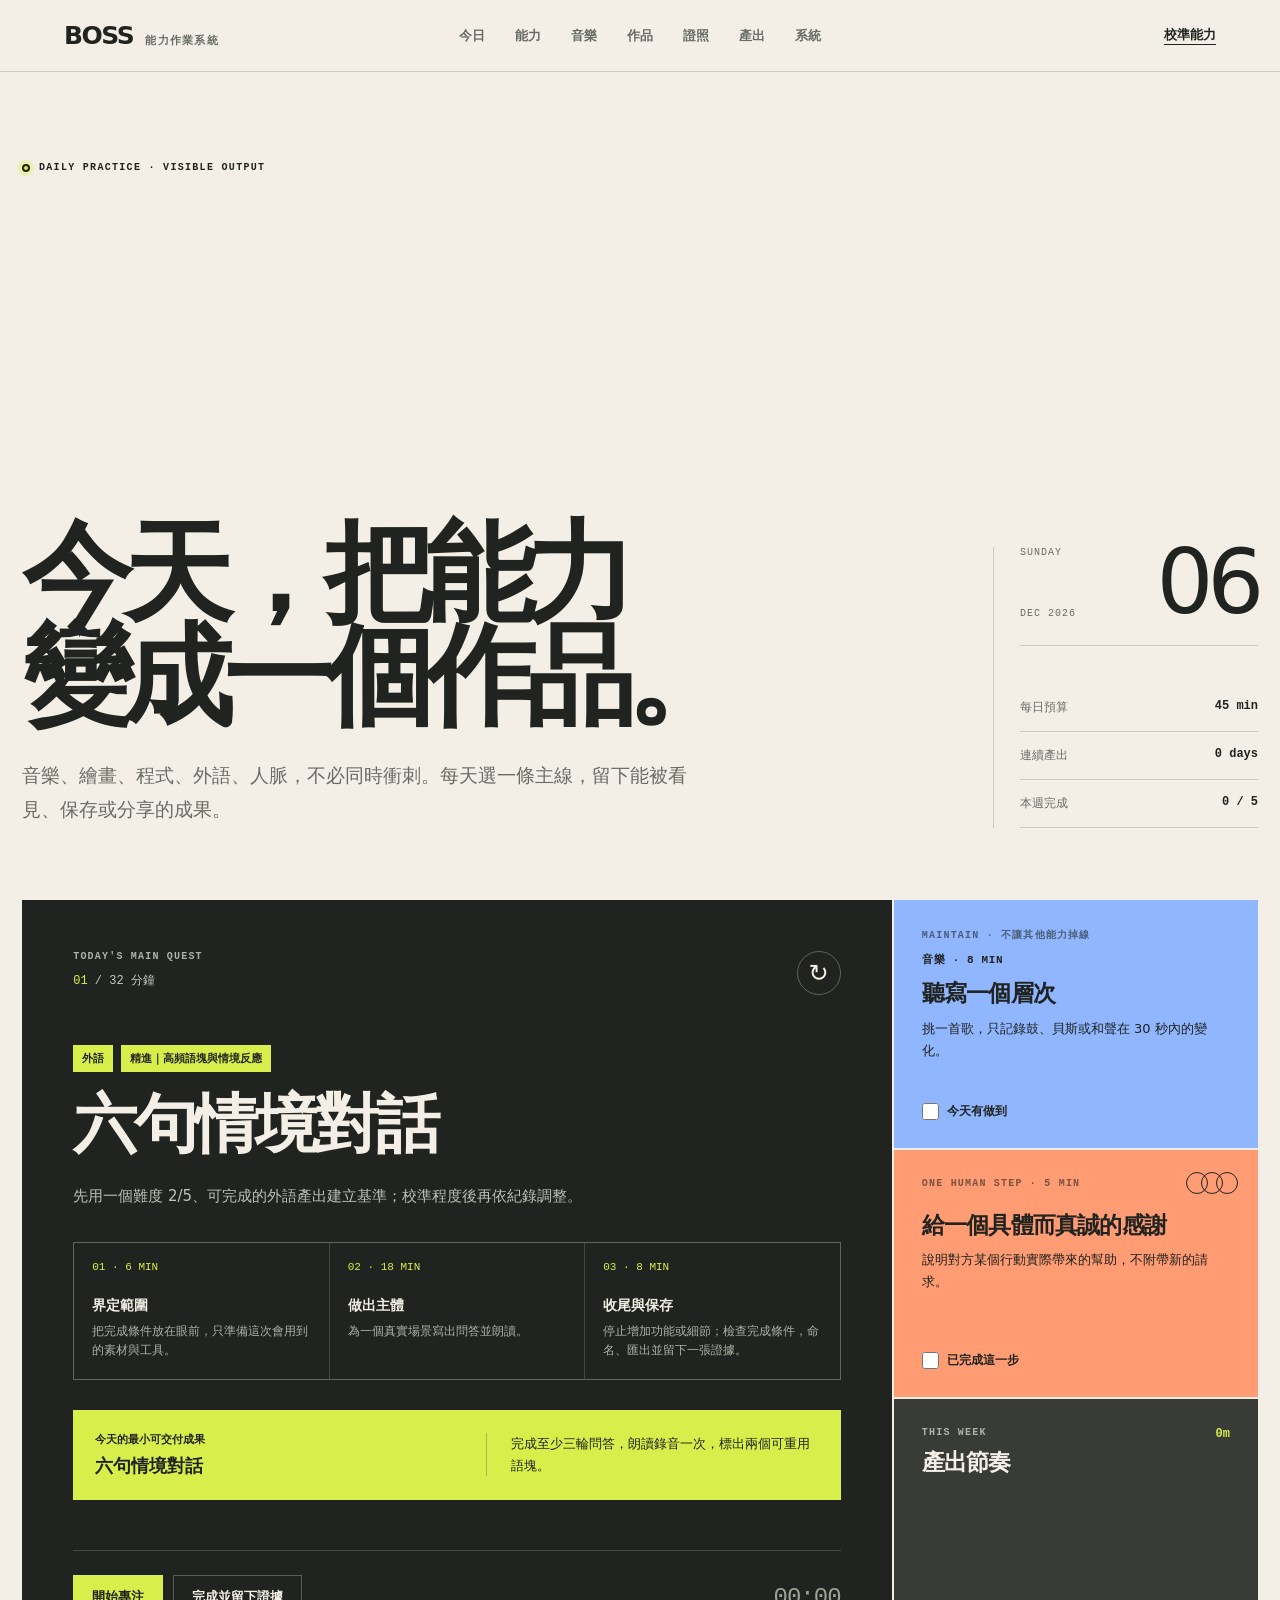
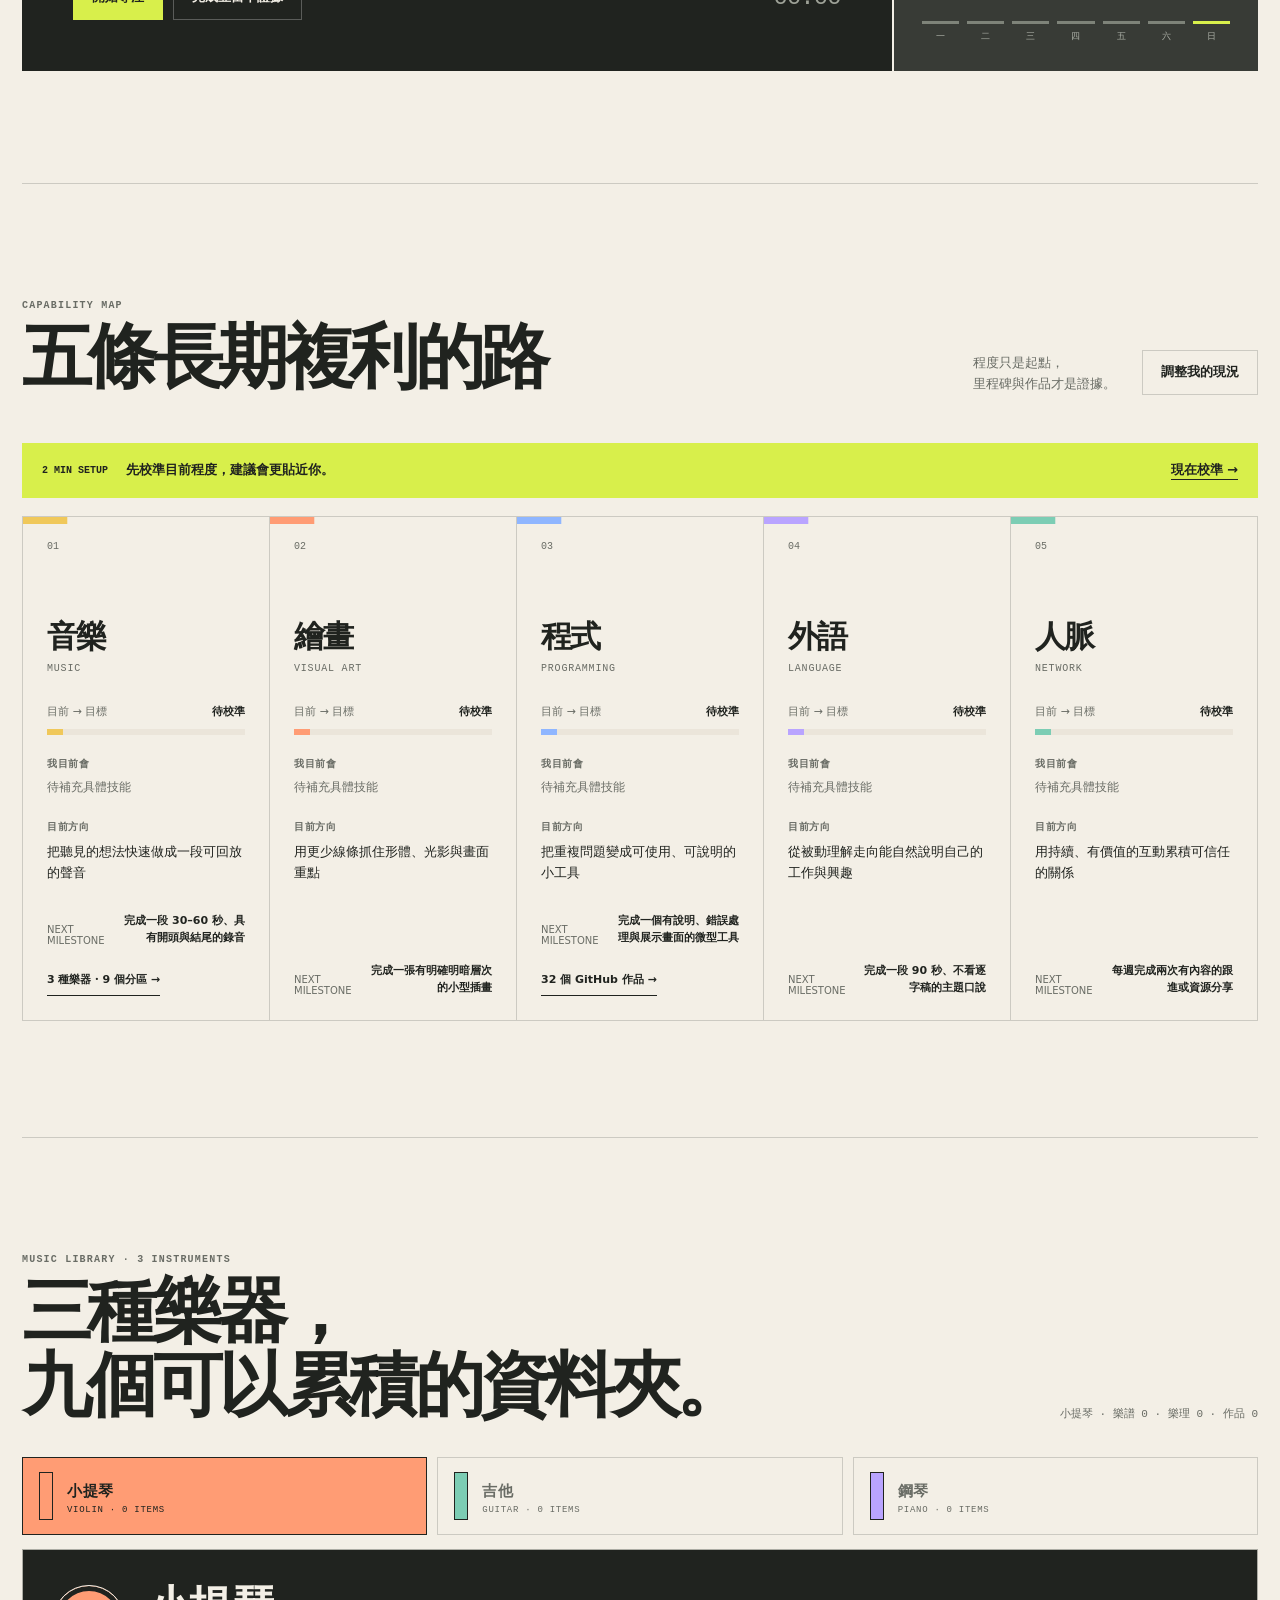
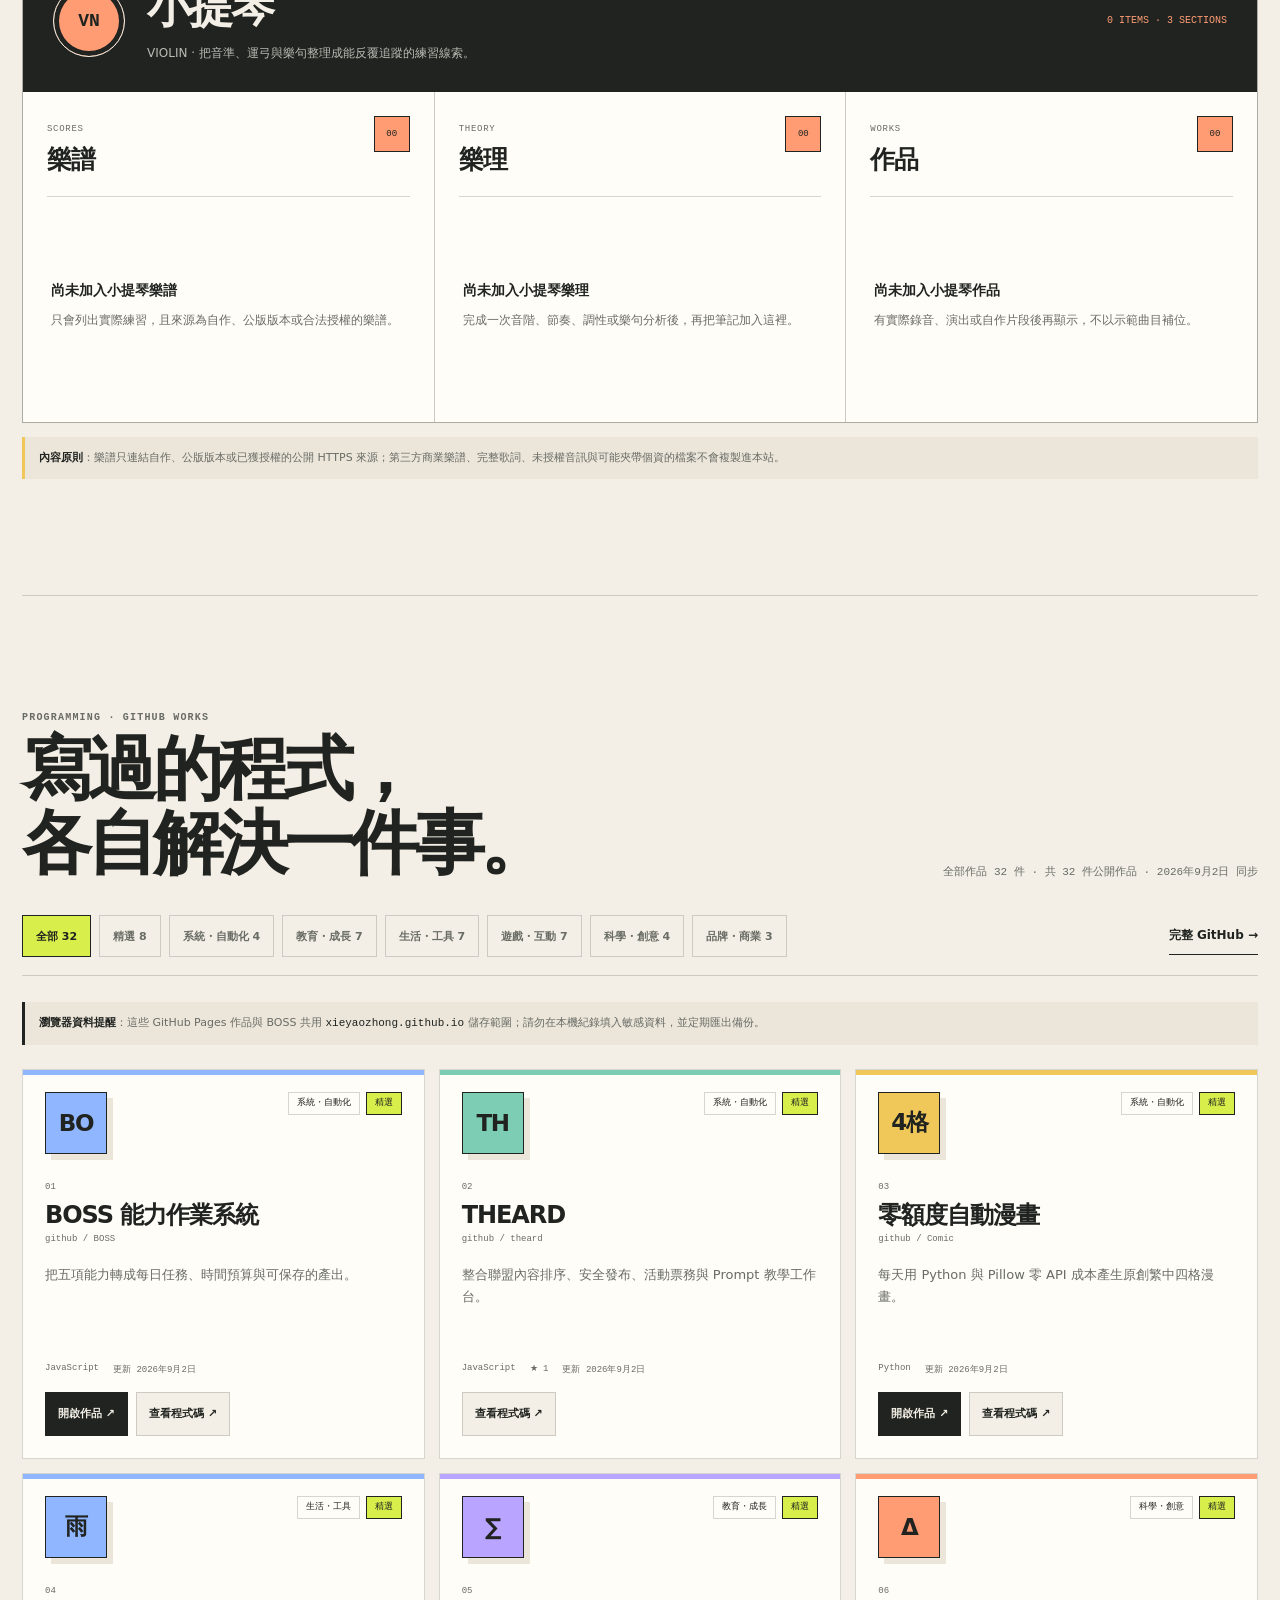
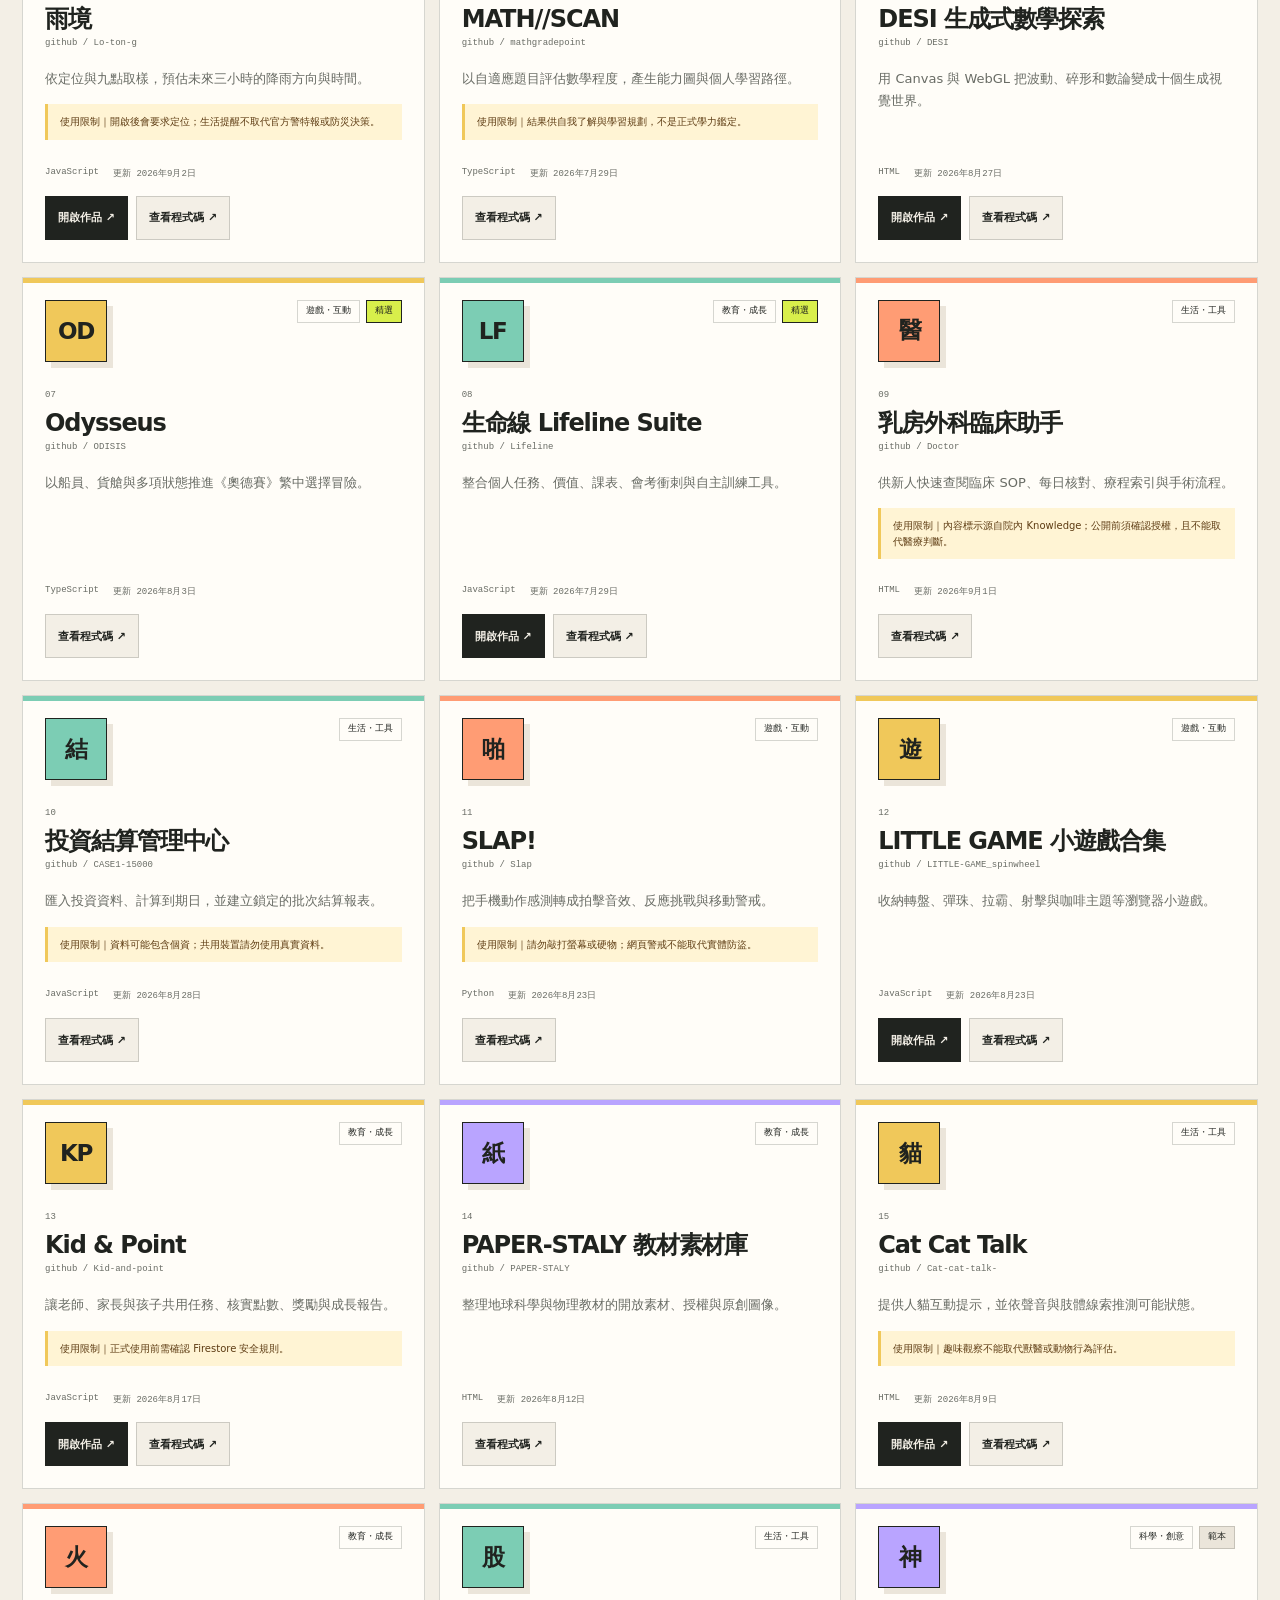
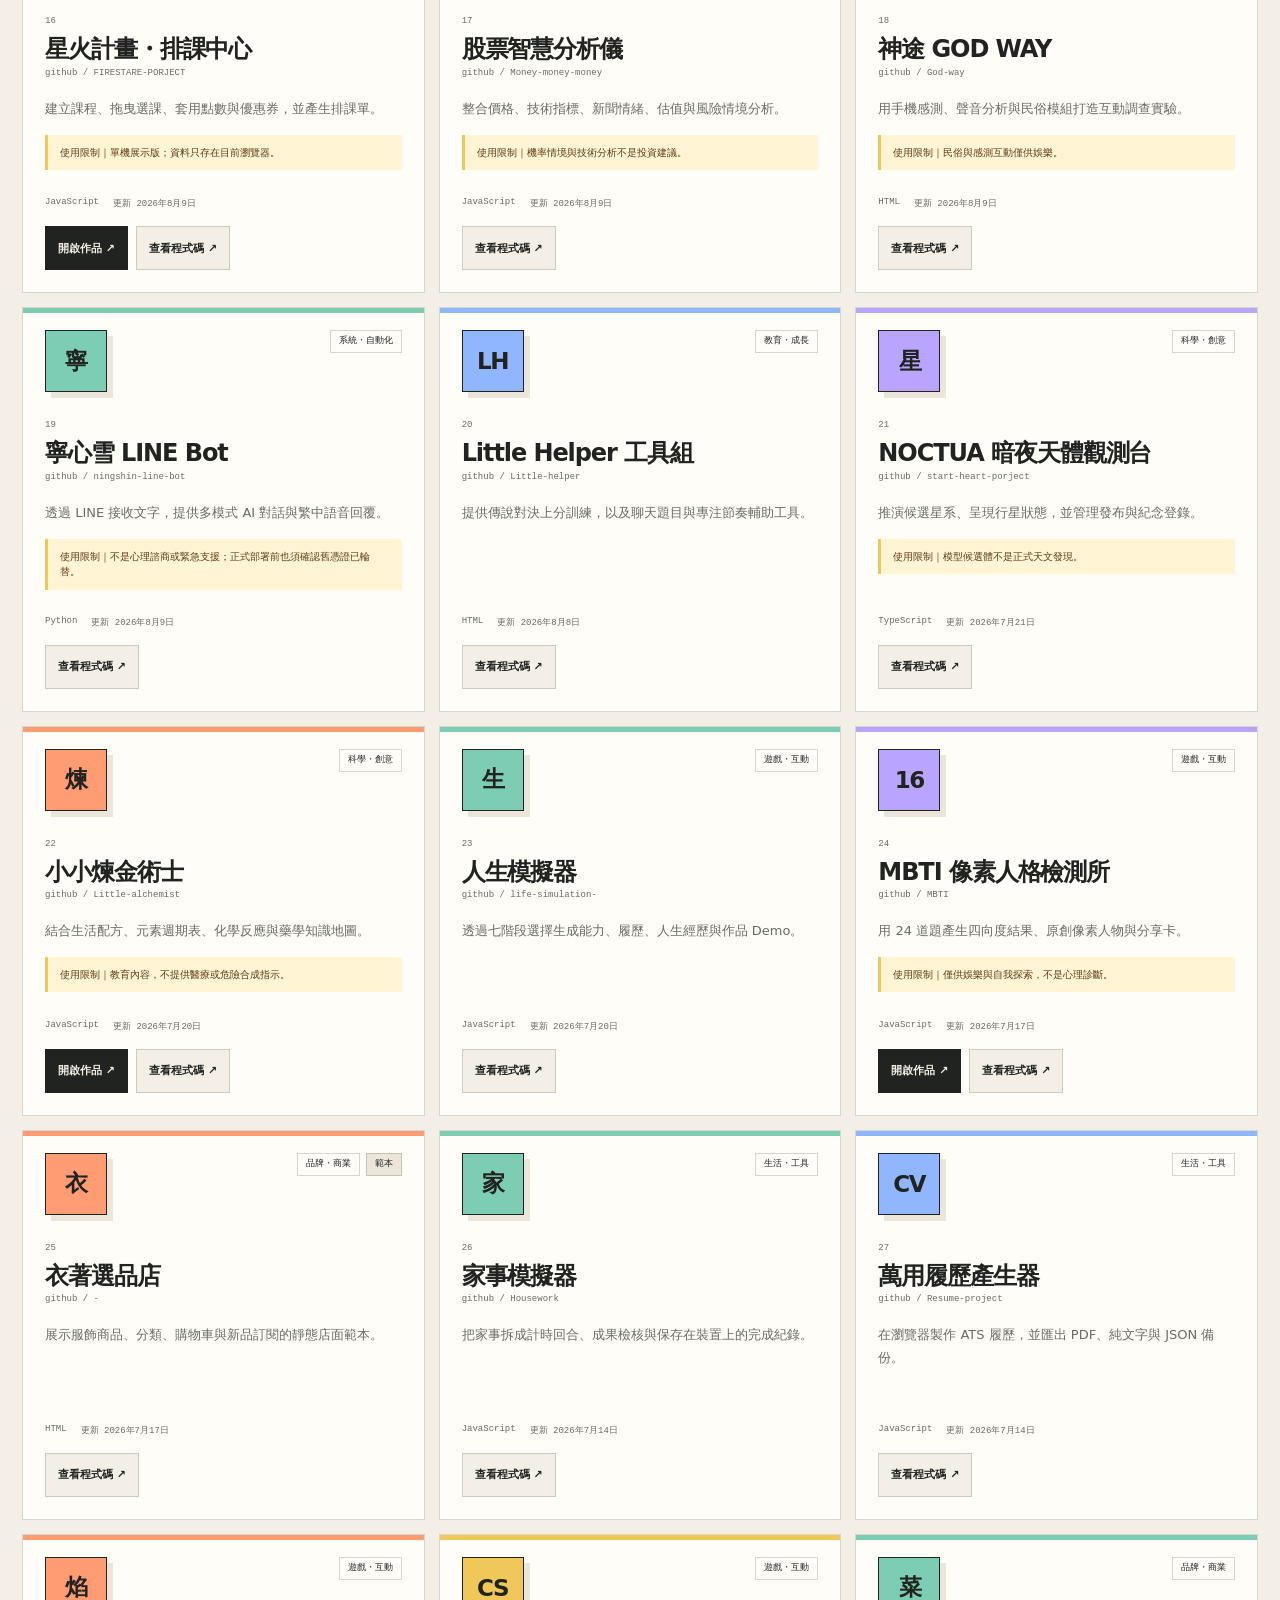
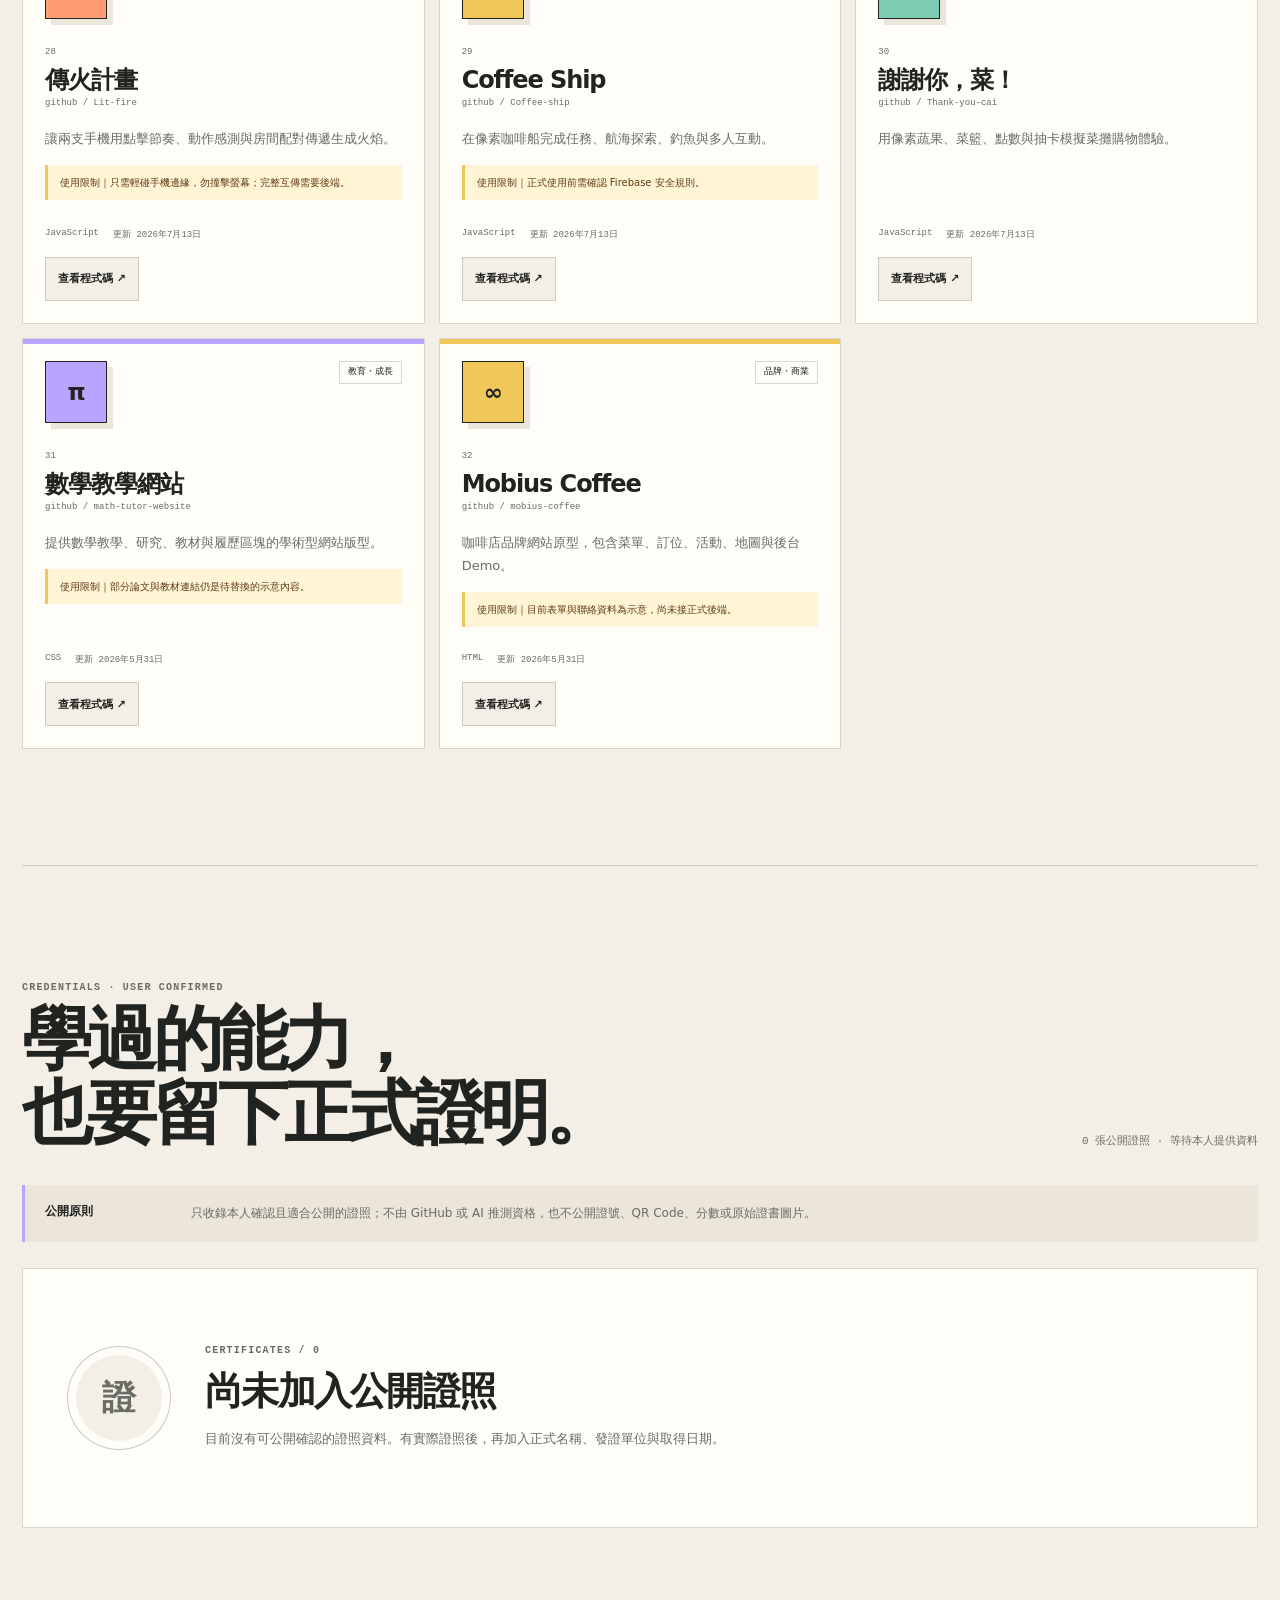
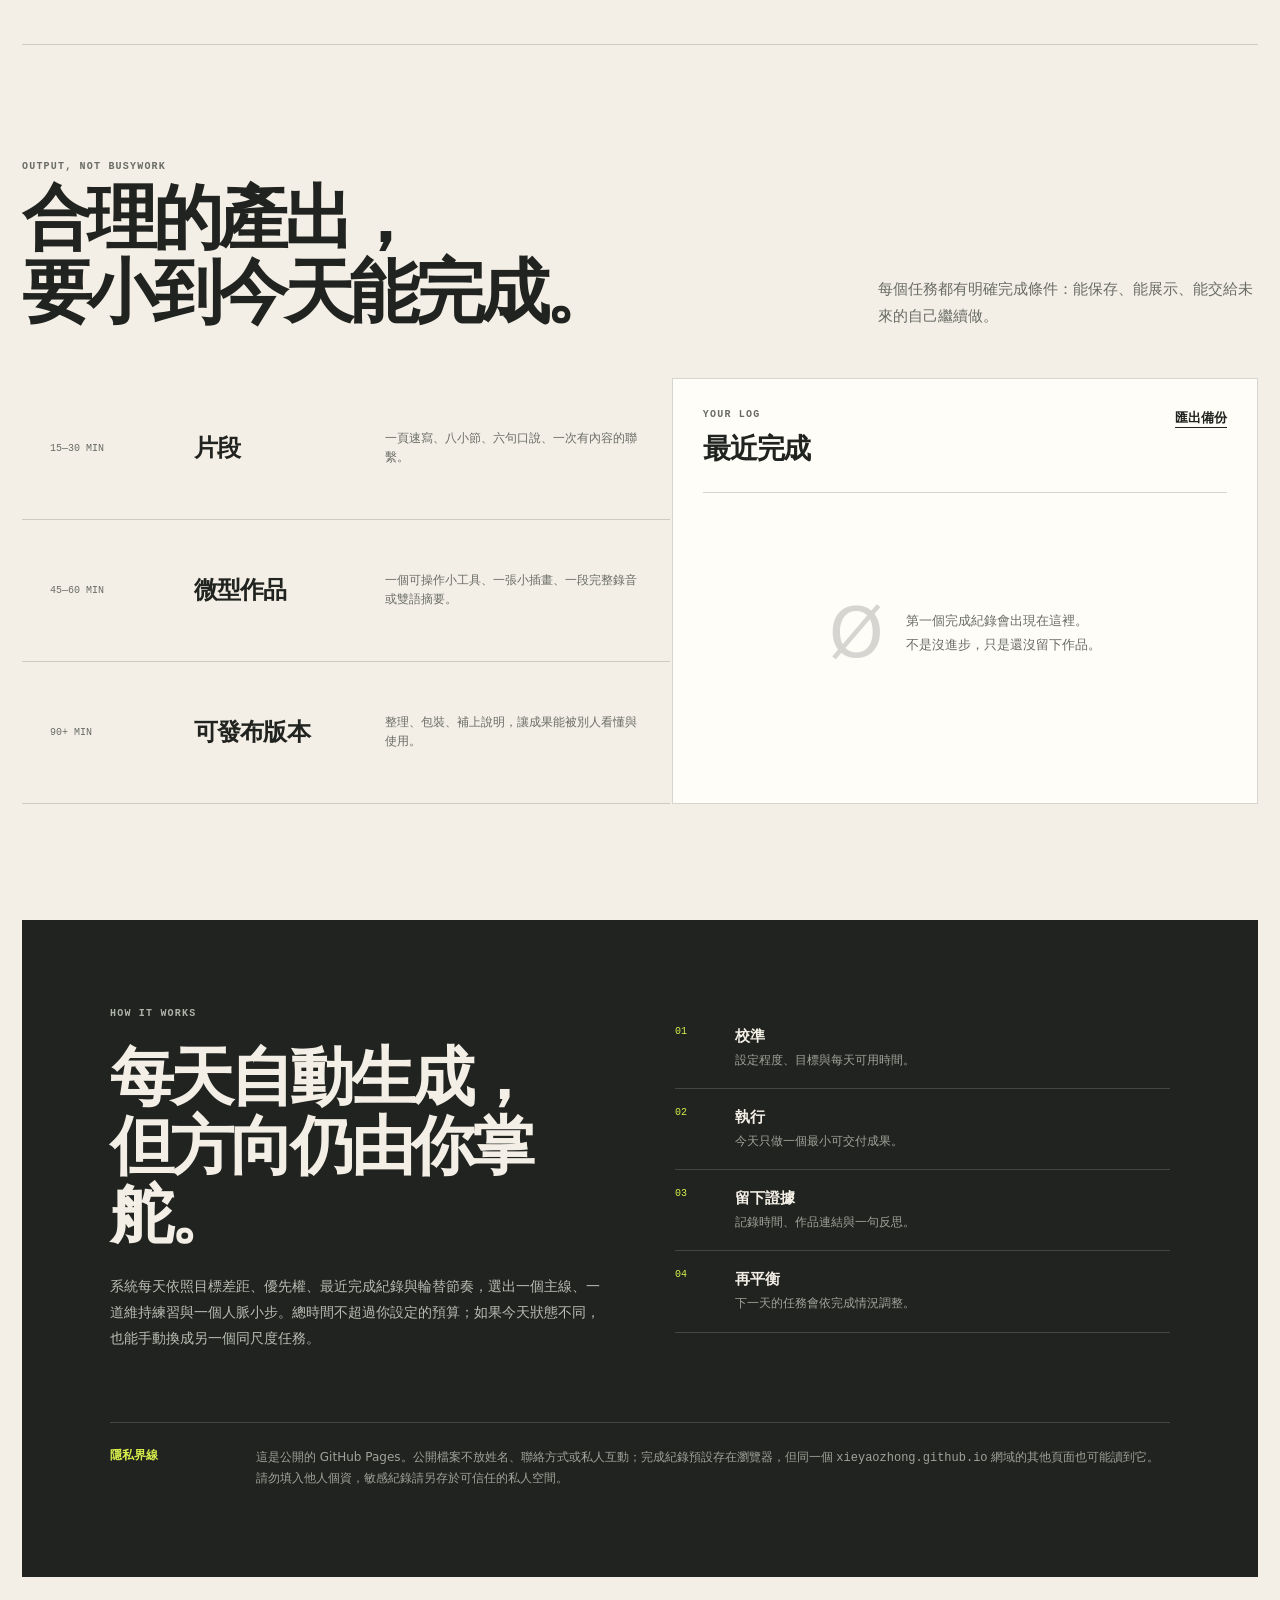
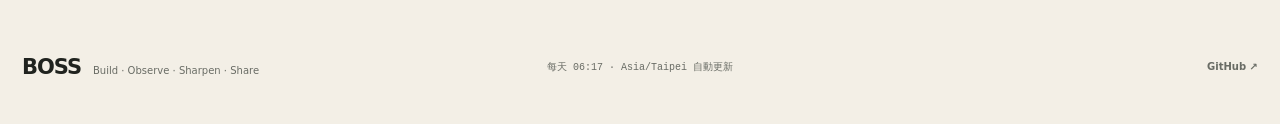
==== commit 285b60a9: "Add three-instrument music library" ====
--- a/site/index.html
+++ b/site/index.html
@@ -30,6 +30,7 @@
       <nav class="nav" aria-label="主要導覽">
         <a href="#today">今日</a>
         <a href="#skills">能力</a>
+        <a href="#music">音樂</a>
         <a href="#projects">作品</a>
         <a href="#certificates">證照</a>
         <a href="#outputs">產出</a>
@@ -145,6 +146,22 @@
           <button class="text-button" type="button" data-open-profile>現在校準 →</button>
         </div>
         <div class="skill-grid" id="skill-grid" aria-live="polite"></div>
+      </section>
+
+      <section id="music" class="music-section section-block" aria-labelledby="music-title">
+        <div class="section-heading music-heading">
+          <div>
+            <p class="section-label dark-label">MUSIC LIBRARY · 3 INSTRUMENTS</p>
+            <h2 id="music-title">三種樂器，<br />九個可以累積的資料夾。</h2>
+          </div>
+          <div class="music-summary" id="music-summary" role="status">正在整理音樂資料庫…</div>
+        </div>
+
+        <div class="music-controls" id="music-controls" role="group" aria-label="選擇樂器"></div>
+        <div class="music-stage" id="music-stage" aria-busy="true">
+          <p class="music-load-state">正在讀取小提琴、吉他與鋼琴資料…</p>
+        </div>
+        <p class="music-rights-note"><strong>內容原則</strong>：樂譜只連結自作、公版版本或已獲授權的公開 HTTPS 來源；第三方商業樂譜、完整歌詞、未授權音訊與可能夾帶個資的檔案不會複製進本站。</p>
       </section>
 
       <section id="projects" class="projects-section section-block" aria-labelledby="projects-title">
--- a/site/assets/styles.css
+++ b/site/assets/styles.css
@@ -33,7 +33,7 @@
 a { color: inherit; }
 button { color: inherit; }
 :focus-visible { outline: 3px solid var(--focus); outline-offset: 3px; }
-h1, h2, h3, h4, p, strong, a { overflow-wrap: anywhere; }
+h1, h2, h3, h4, h5, p, strong, a { overflow-wrap: anywhere; }
 .skip-link { position: fixed; z-index: 100; top: 10px; left: 10px; transform: translateY(-160%); padding: 10px 14px; color: var(--white); background: var(--ink); }
 .skip-link:focus { transform: none; }
 
@@ -137,7 +137,7 @@
 .day-bar.today i { background: var(--acid); }
 .day-bar span { color: #aeb2a9; font-family: var(--mono); font-size: 9px; font-style: normal; }
 
-.skills-section, .projects-section, .certificates-section, .outputs-section { padding: 116px 0; border-top: 1px solid var(--line); }
+.skills-section, .music-section, .projects-section, .certificates-section, .outputs-section { padding: 116px 0; border-top: 1px solid var(--line); }
 .section-heading { display: flex; align-items: end; justify-content: space-between; gap: 36px; margin-bottom: 48px; }
 .section-heading h2 { margin: 0; font-size: clamp(40px, 5.5vw, 76px); font-weight: 680; line-height: 1.05; letter-spacing: -.065em; }
 .heading-actions { display: flex; align-items: end; gap: 26px; }
@@ -166,7 +166,48 @@
 .skill-footer { display: flex; align-items: end; justify-content: space-between; gap: 12px; margin-top: auto; padding-top: 30px; }
 .skill-footer span { color: var(--muted); font-size: 10px; }
 .skill-footer strong { max-width: 150px; font-size: 11px; line-height: 1.5; text-align: right; }
-.skill-project-link { width: fit-content; margin-top: 18px; padding: 8px 0; font-size: 11px; font-weight: 760; text-decoration: none; border-bottom: 1px solid currentColor; }
+.skill-section-link { width: fit-content; margin-top: 18px; padding: 8px 0; font-size: 11px; font-weight: 760; text-decoration: none; border-bottom: 1px solid currentColor; }
+
+.music-heading { margin-bottom: 34px; }
+.music-summary { max-width: 360px; color: var(--muted); font-family: var(--mono); font-size: 11px; line-height: 1.7; text-align: right; }
+.music-controls { display: grid; grid-template-columns: repeat(3, minmax(0, 1fr)); gap: 10px; margin-bottom: 14px; }
+.music-instrument-button { position: relative; display: grid; min-width: 0; min-height: 78px; grid-template-columns: auto 1fr; gap: 14px; align-items: center; padding: 14px 16px; overflow: hidden; color: var(--muted); background: transparent; border: 1px solid var(--line); text-align: left; cursor: pointer; transition: color .18s ease, background .18s ease, border-color .18s ease; }
+.music-instrument-button::before { width: 12px; height: 46px; content: ""; background: var(--instrument-accent); border: 1px solid var(--ink); }
+.music-instrument-button:hover { color: var(--ink); border-color: var(--ink); }
+.music-instrument-button[aria-pressed="true"] { color: var(--ink); background: var(--instrument-accent); border-color: var(--ink); }
+.music-instrument-button strong { display: block; font-size: 15px; }
+.music-instrument-button span { display: block; margin-top: 4px; font-family: var(--mono); font-size: 9px; letter-spacing: .08em; }
+.music-stage { min-height: 420px; }
+.music-panel { --instrument-accent: var(--yellow); background: var(--line); border: 1px solid var(--line); }
+.music-panel-head { display: grid; grid-template-columns: auto minmax(0, 1fr) auto; gap: 22px; align-items: center; padding: 28px 30px; color: var(--paper); background: var(--ink); }
+.music-instrument-symbol { display: grid; width: 72px; height: 72px; place-items: center; color: var(--ink); background: var(--instrument-accent); border: 1px solid var(--paper); border-radius: 50%; font-family: var(--mono); font-size: 18px; font-weight: 800; box-shadow: inset 0 0 0 5px var(--ink); }
+.music-panel-head h3 { margin: 0 0 6px; font-size: clamp(28px, 4vw, 44px); letter-spacing: -.05em; }
+.music-panel-head p { margin: 0; color: #b9bdb4; font-size: 12px; line-height: 1.7; }
+.music-panel-count { color: var(--instrument-accent); font-family: var(--mono); font-size: 10px; text-align: right; }
+.music-content-grid { display: grid; grid-template-columns: repeat(3, minmax(0, 1fr)); gap: 1px; }
+.music-collection { display: flex; min-width: 0; min-height: 330px; flex-direction: column; padding: 24px; background: var(--white); }
+.music-collection-head { display: flex; align-items: start; justify-content: space-between; gap: 18px; padding-bottom: 20px; border-bottom: 1px solid var(--line); }
+.music-collection-head span { color: var(--muted); font-family: var(--mono); font-size: 9px; letter-spacing: .08em; }
+.music-collection-head h4 { margin: 8px 0 0; font-size: 25px; letter-spacing: -.04em; }
+.music-collection-count { display: grid; width: 36px; height: 36px; place-items: center; flex: none; color: var(--ink) !important; background: var(--instrument-accent); border: 1px solid var(--ink); letter-spacing: 0 !important; }
+.music-empty-state { display: flex; flex: 1; flex-direction: column; justify-content: center; padding: 30px 4px 10px; }
+.music-empty-state strong { margin-bottom: 10px; font-size: 14px; }
+.music-empty-state p { margin: 0; color: var(--muted); font-size: 12px; line-height: 1.8; }
+.music-item-list { display: grid; gap: 12px; margin: 0; padding: 18px 0 0; list-style: none; }
+.music-item { padding: 16px; background: var(--paper); border: 1px solid var(--line); }
+.music-item h5 { margin: 0 0 8px; font-size: 16px; line-height: 1.35; }
+.music-item > p { margin: 0; color: var(--muted); font-size: 11px; line-height: 1.7; }
+.music-item-meta { display: flex; flex-wrap: wrap; gap: 6px; margin-top: 14px; }
+.music-item-meta span, .music-item-meta a { padding: 5px 7px; background: var(--white); border: 1px solid var(--line); font-family: var(--mono); font-size: 8px; }
+.music-item-meta a { display: inline-flex; min-height: 28px; align-items: center; text-decoration: underline; text-underline-offset: 2px; }
+.music-item-attribution { margin-top: 12px !important; font-size: 9px !important; }
+.music-item-actions { display: flex; flex-wrap: wrap; gap: 8px; margin-top: 14px; }
+.music-item-link { display: inline-flex; min-height: 44px; align-items: center; padding: 10px 12px; color: var(--paper); background: var(--ink); border: 1px solid var(--ink); font-size: 10px; font-weight: 760; text-decoration: none; }
+.music-item-link:hover { color: var(--ink); background: var(--instrument-accent); }
+.music-source-link { color: var(--ink); background: var(--white); border-color: var(--line); }
+.music-rights-note { margin: 14px 0 0; padding: 12px 14px; color: var(--muted); background: var(--paper-2); border-left: 3px solid var(--yellow); font-size: 11px; line-height: 1.7; }
+.music-rights-note strong { color: var(--ink); }
+.music-load-state { display: grid; min-height: 420px; place-items: center; margin: 0; color: var(--muted); background: var(--white); border: 1px solid var(--line); font-size: 13px; text-align: center; }
 
 .project-heading { margin-bottom: 34px; }
 .project-summary { max-width: 360px; color: var(--muted); font-family: var(--mono); font-size: 11px; line-height: 1.7; text-align: right; }
@@ -318,6 +359,7 @@
 noscript { display: block; padding: 16px; color: var(--paper); background: #8d2f24; text-align: center; }
 
 @media (max-width: 1040px) {
+  .nav { gap: 18px; }
   .skill-grid { grid-template-columns: repeat(3, 1fr); }
   .today-layout { grid-template-columns: 1fr; }
   .today-side { grid-template-columns: repeat(3, 1fr); }
@@ -339,6 +381,9 @@
   .skill-grid { grid-template-columns: repeat(2, 1fr); }
   .section-heading { align-items: start; flex-direction: column; }
   .heading-actions { width: 100%; justify-content: space-between; }
+  .music-summary { max-width: none; text-align: left; }
+  .music-content-grid { grid-template-columns: 1fr; }
+  .music-collection { min-height: 260px; }
   .project-summary { max-width: none; text-align: left; }
   .certificate-summary { max-width: none; text-align: left; }
   .project-toolbar { align-items: start; flex-direction: column; }
@@ -367,11 +412,17 @@
   .timer { width: 100%; margin: 10px 0 0; text-align: right; }
   .today-side { grid-template-columns: 1fr; }
   .rhythm-card { grid-column: auto; }
-  .skills-section, .projects-section, .certificates-section, .outputs-section { padding: 82px 0; }
+  .skills-section, .music-section, .projects-section, .certificates-section, .outputs-section { padding: 82px 0; }
   .heading-actions { align-items: start; flex-direction: column; }
   .calibration-note, .calibration-note div { align-items: start; flex-direction: column; }
   .skill-grid { grid-template-columns: 1fr; }
   .skill-card { min-height: 330px; }
+  .music-controls { grid-template-columns: 1fr; }
+  .music-instrument-button { min-height: 66px; }
+  .music-panel-head { grid-template-columns: auto 1fr; padding: 24px; }
+  .music-instrument-symbol { width: 60px; height: 60px; }
+  .music-panel-count { grid-column: 1 / -1; text-align: left; }
+  .music-collection { min-height: 240px; padding: 20px; }
   .project-grid { grid-template-columns: 1fr; }
   .project-card { min-height: 350px; }
   .project-filters { display: grid; width: 100%; grid-template-columns: 1fr 1fr; }
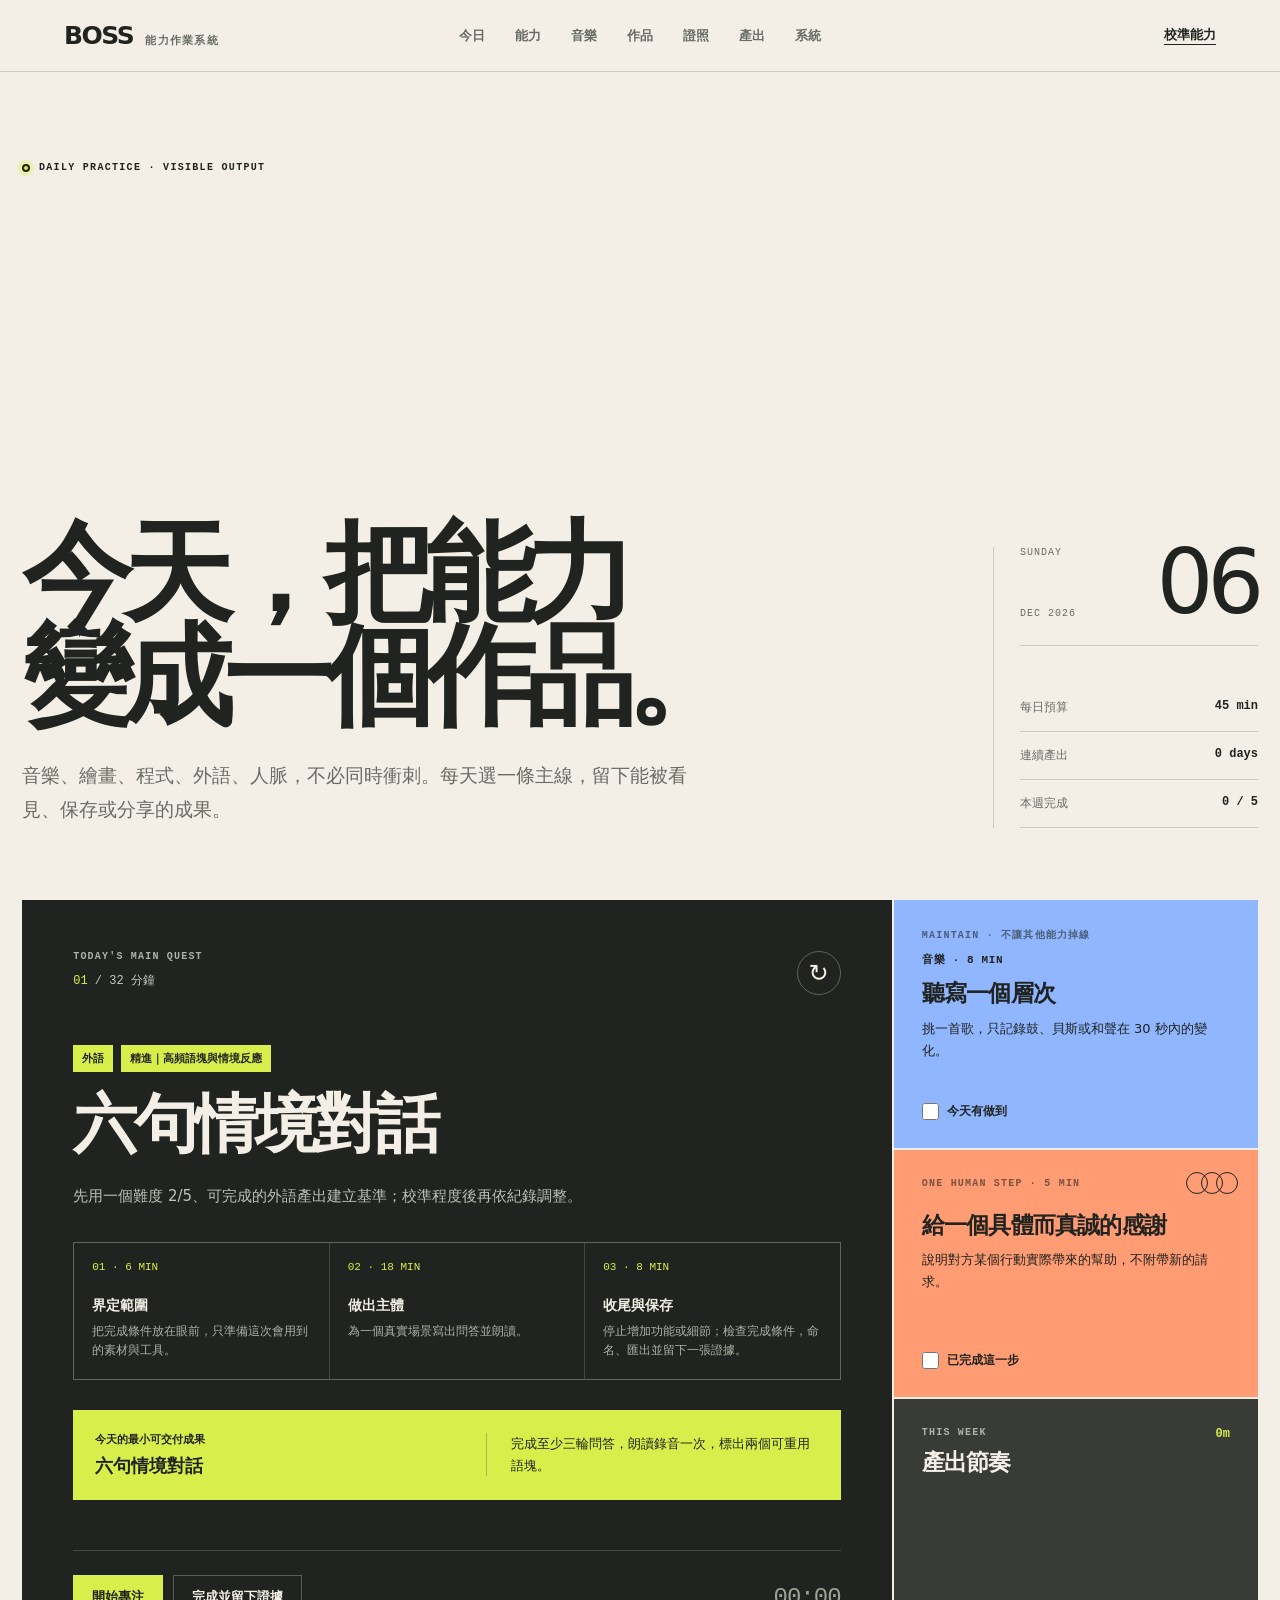
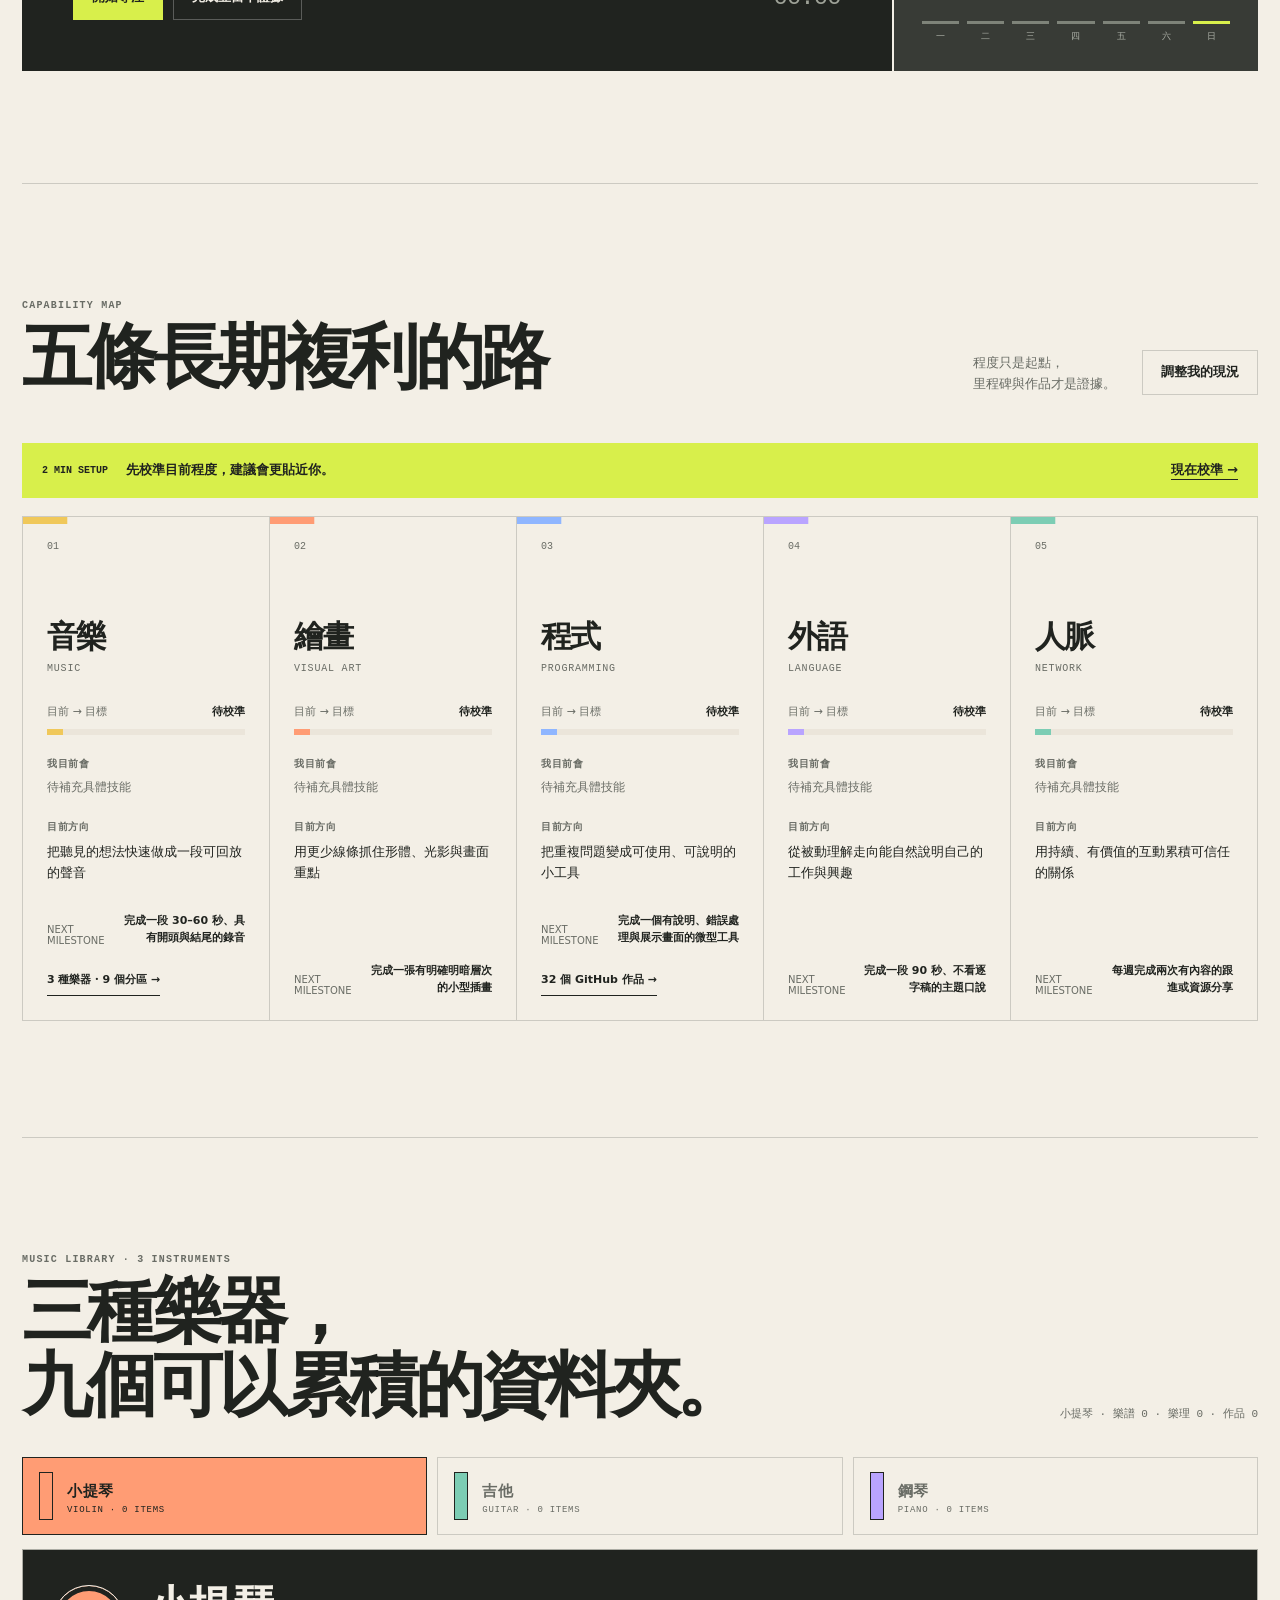
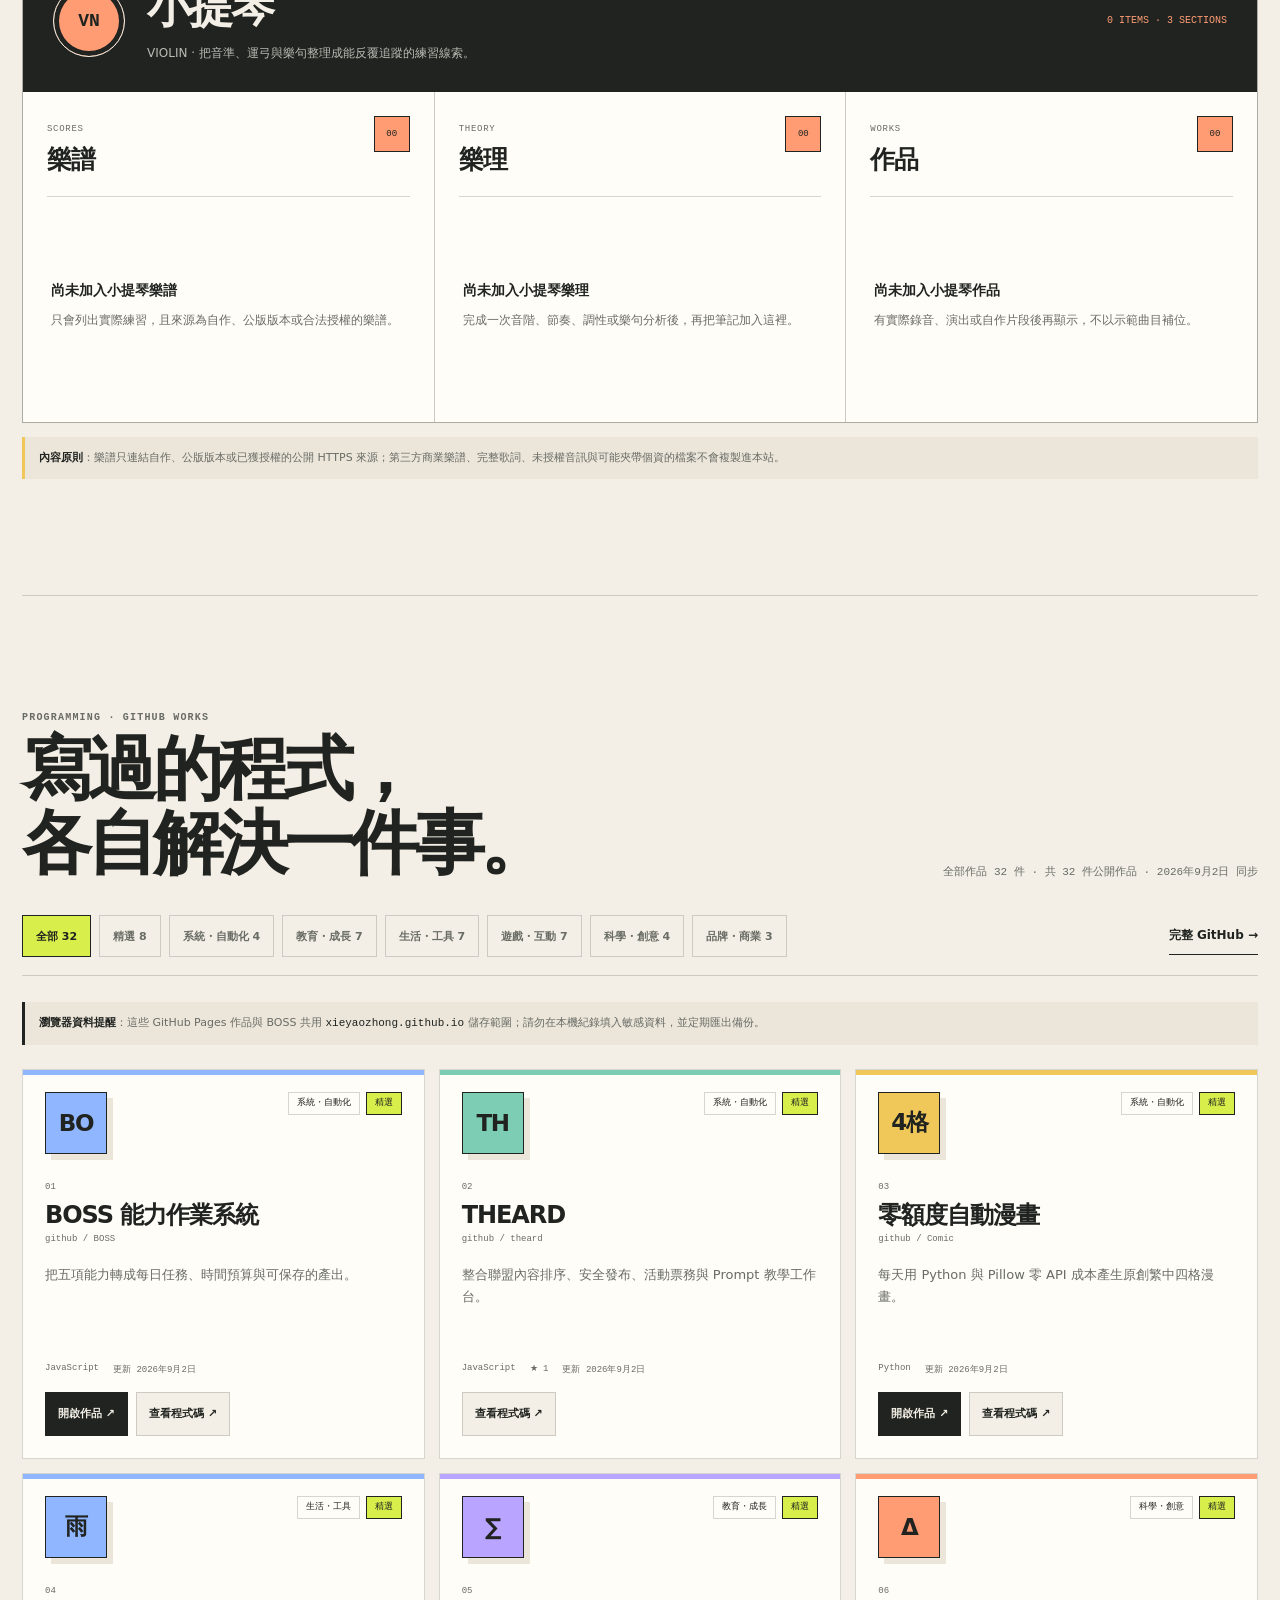
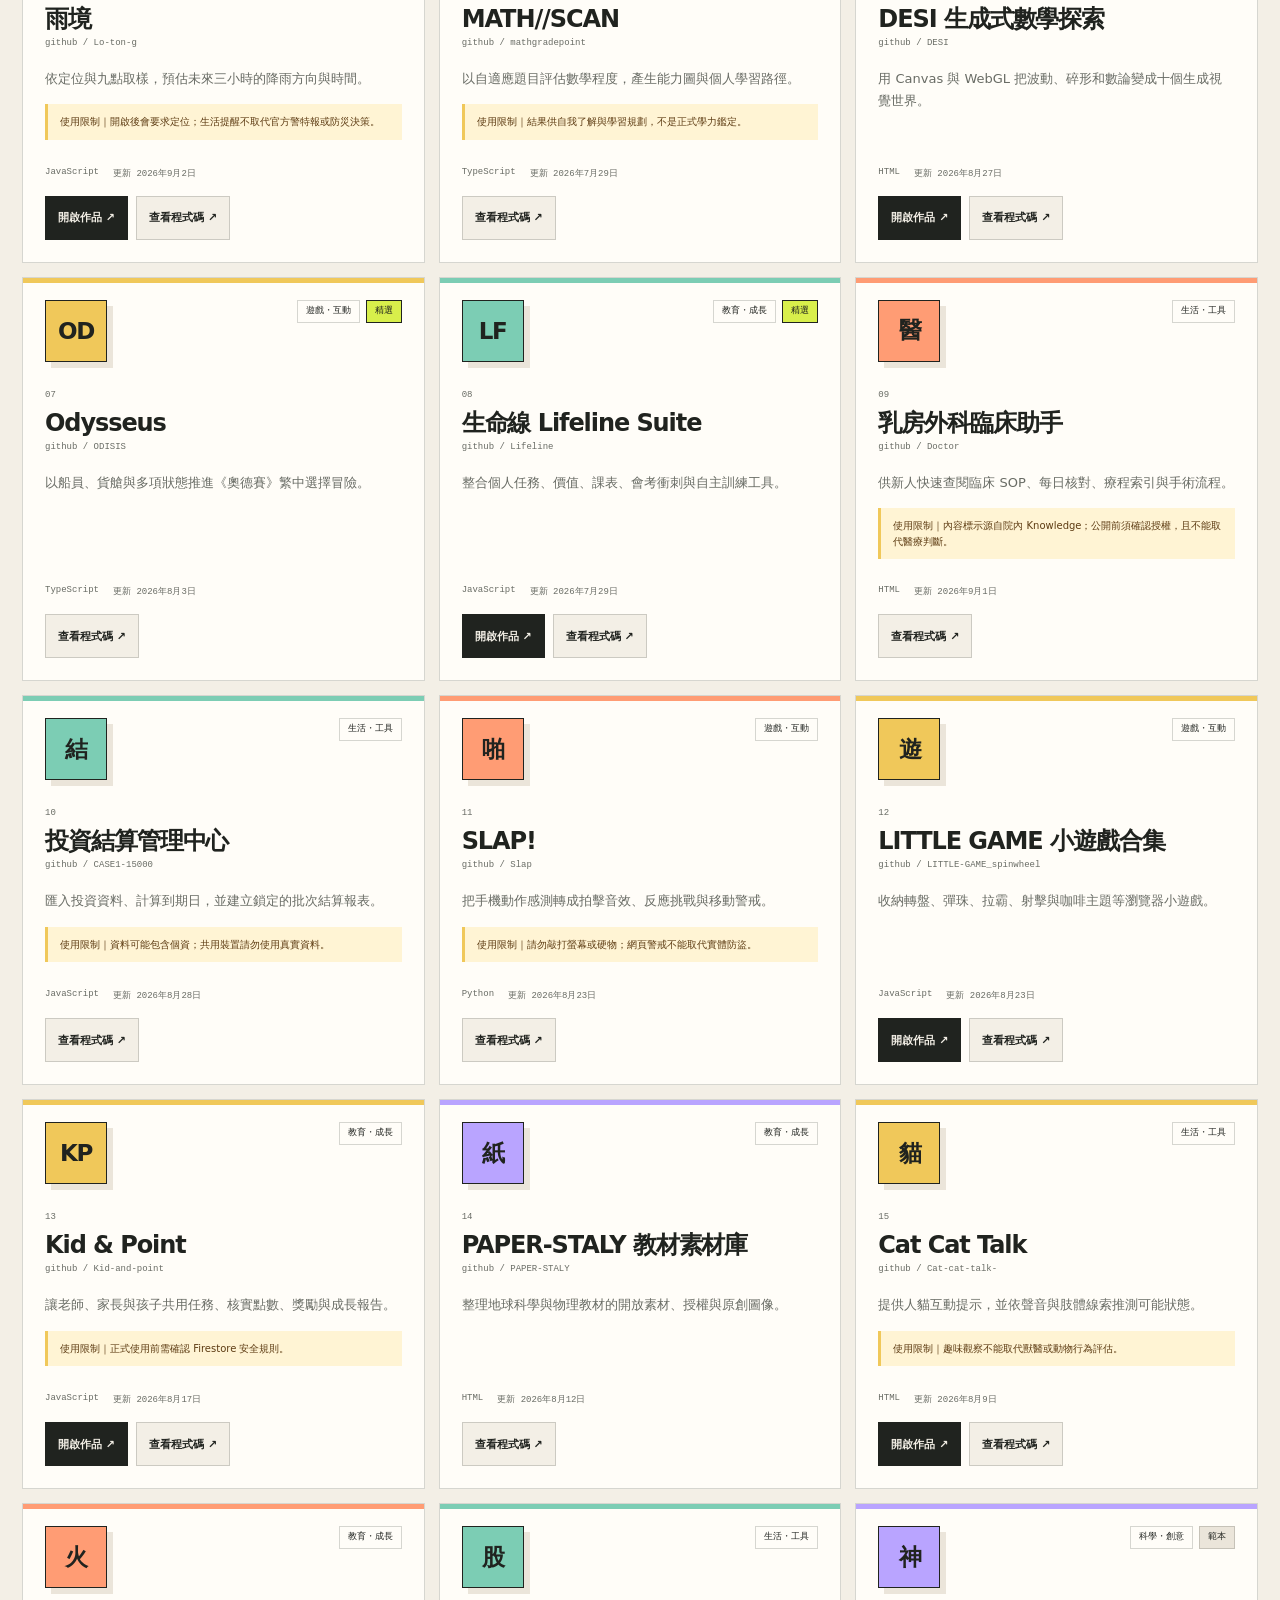
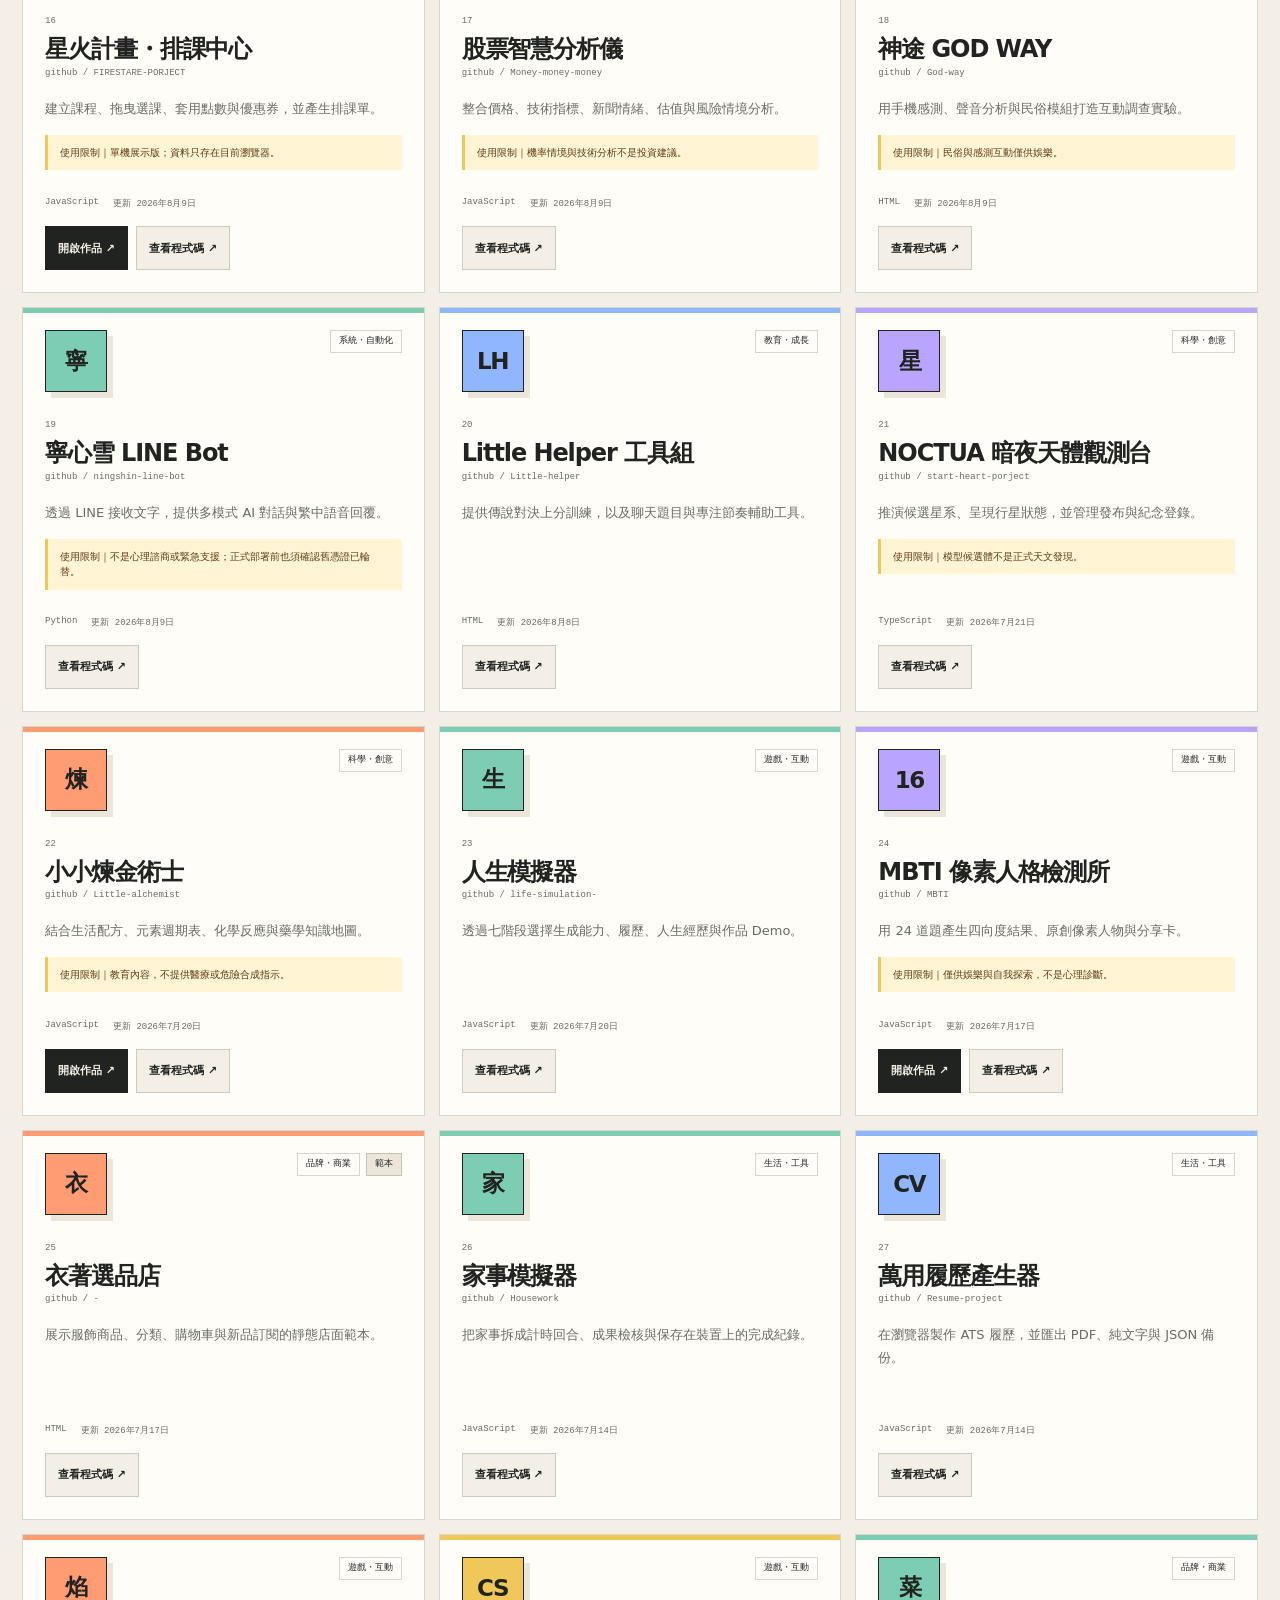
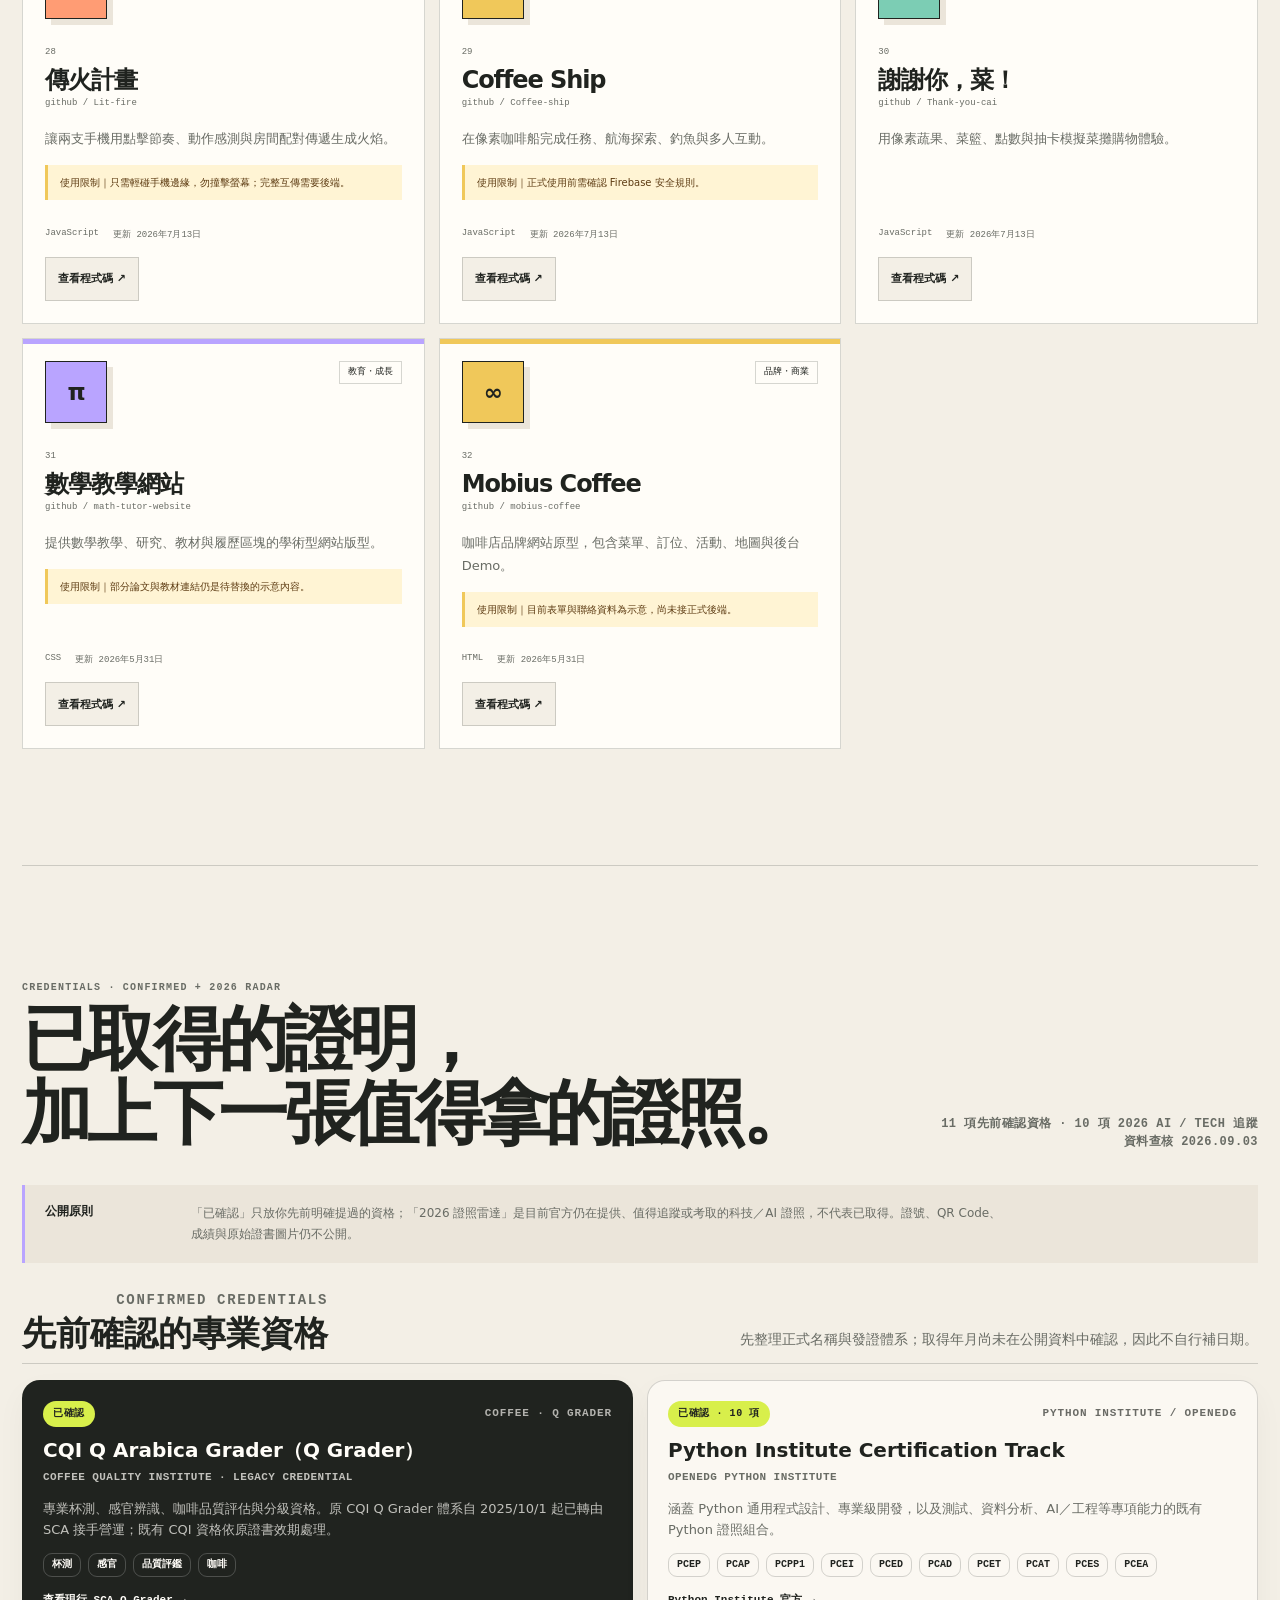
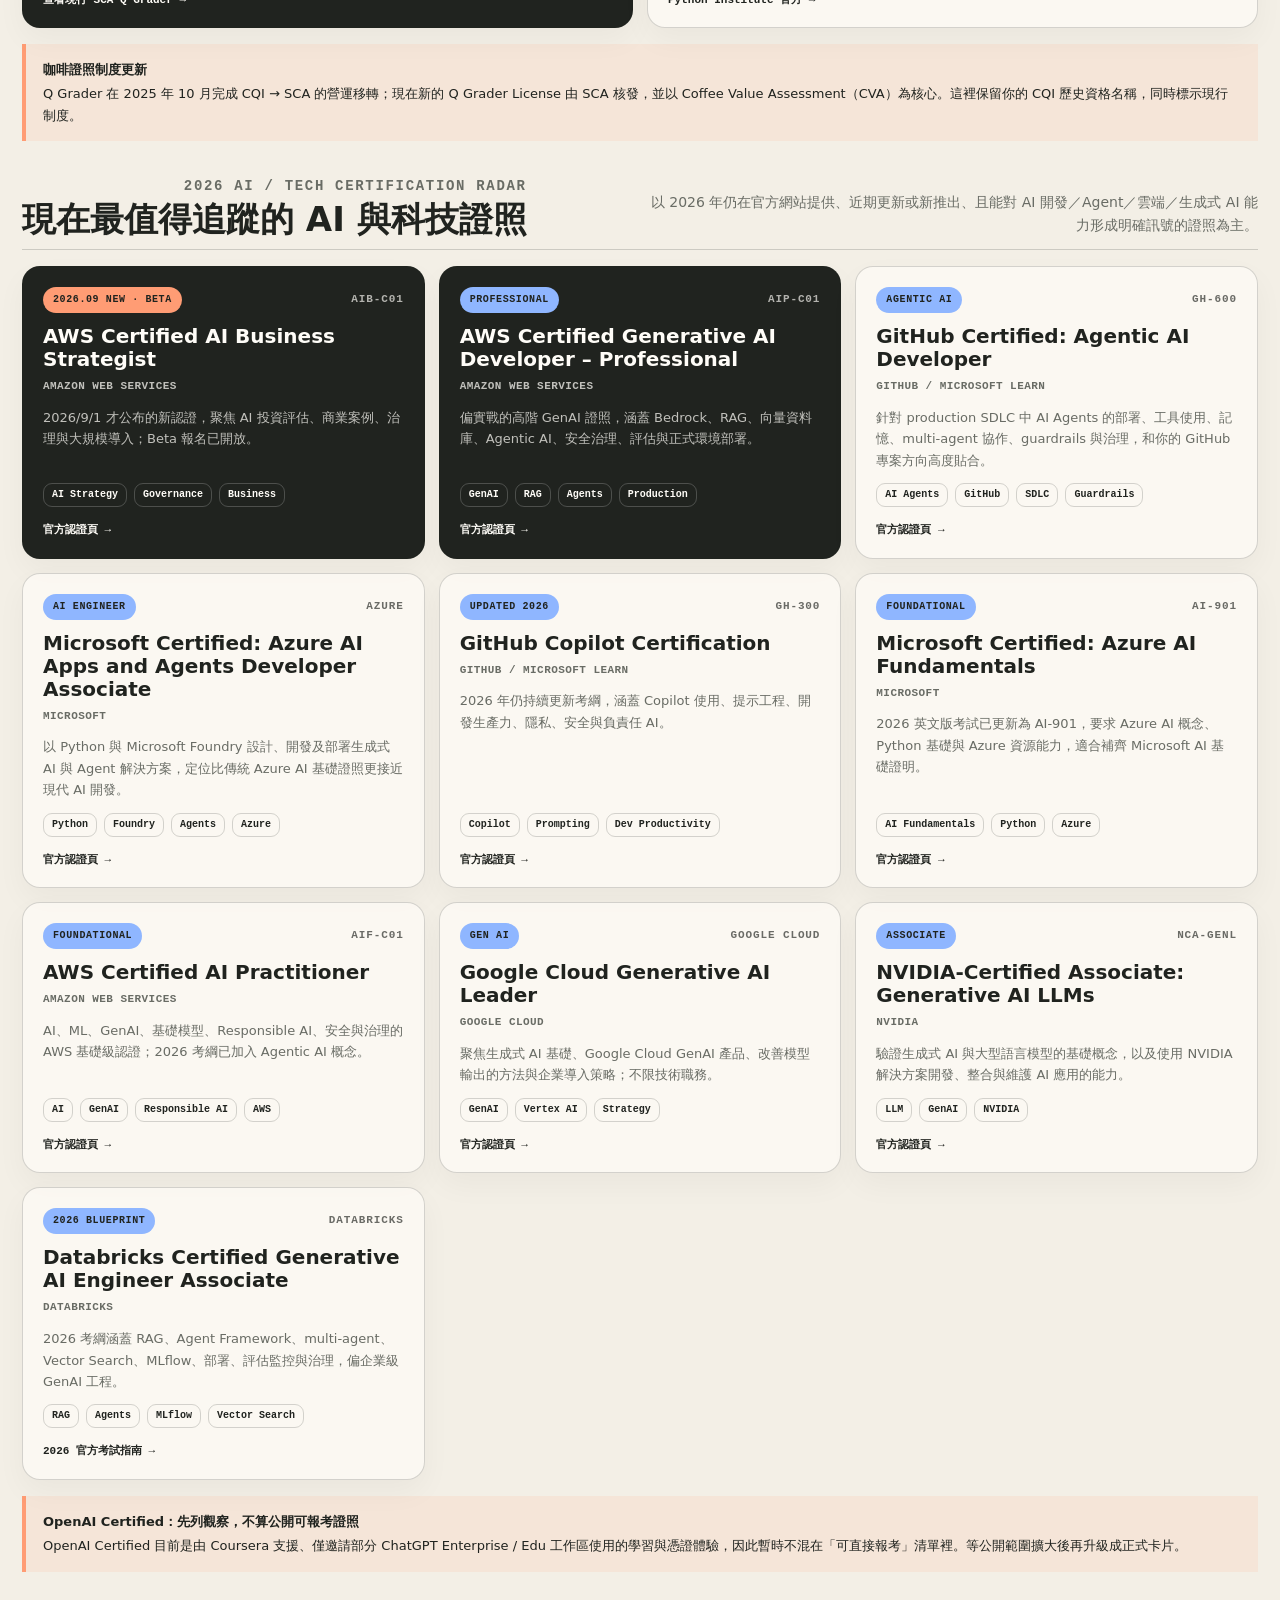
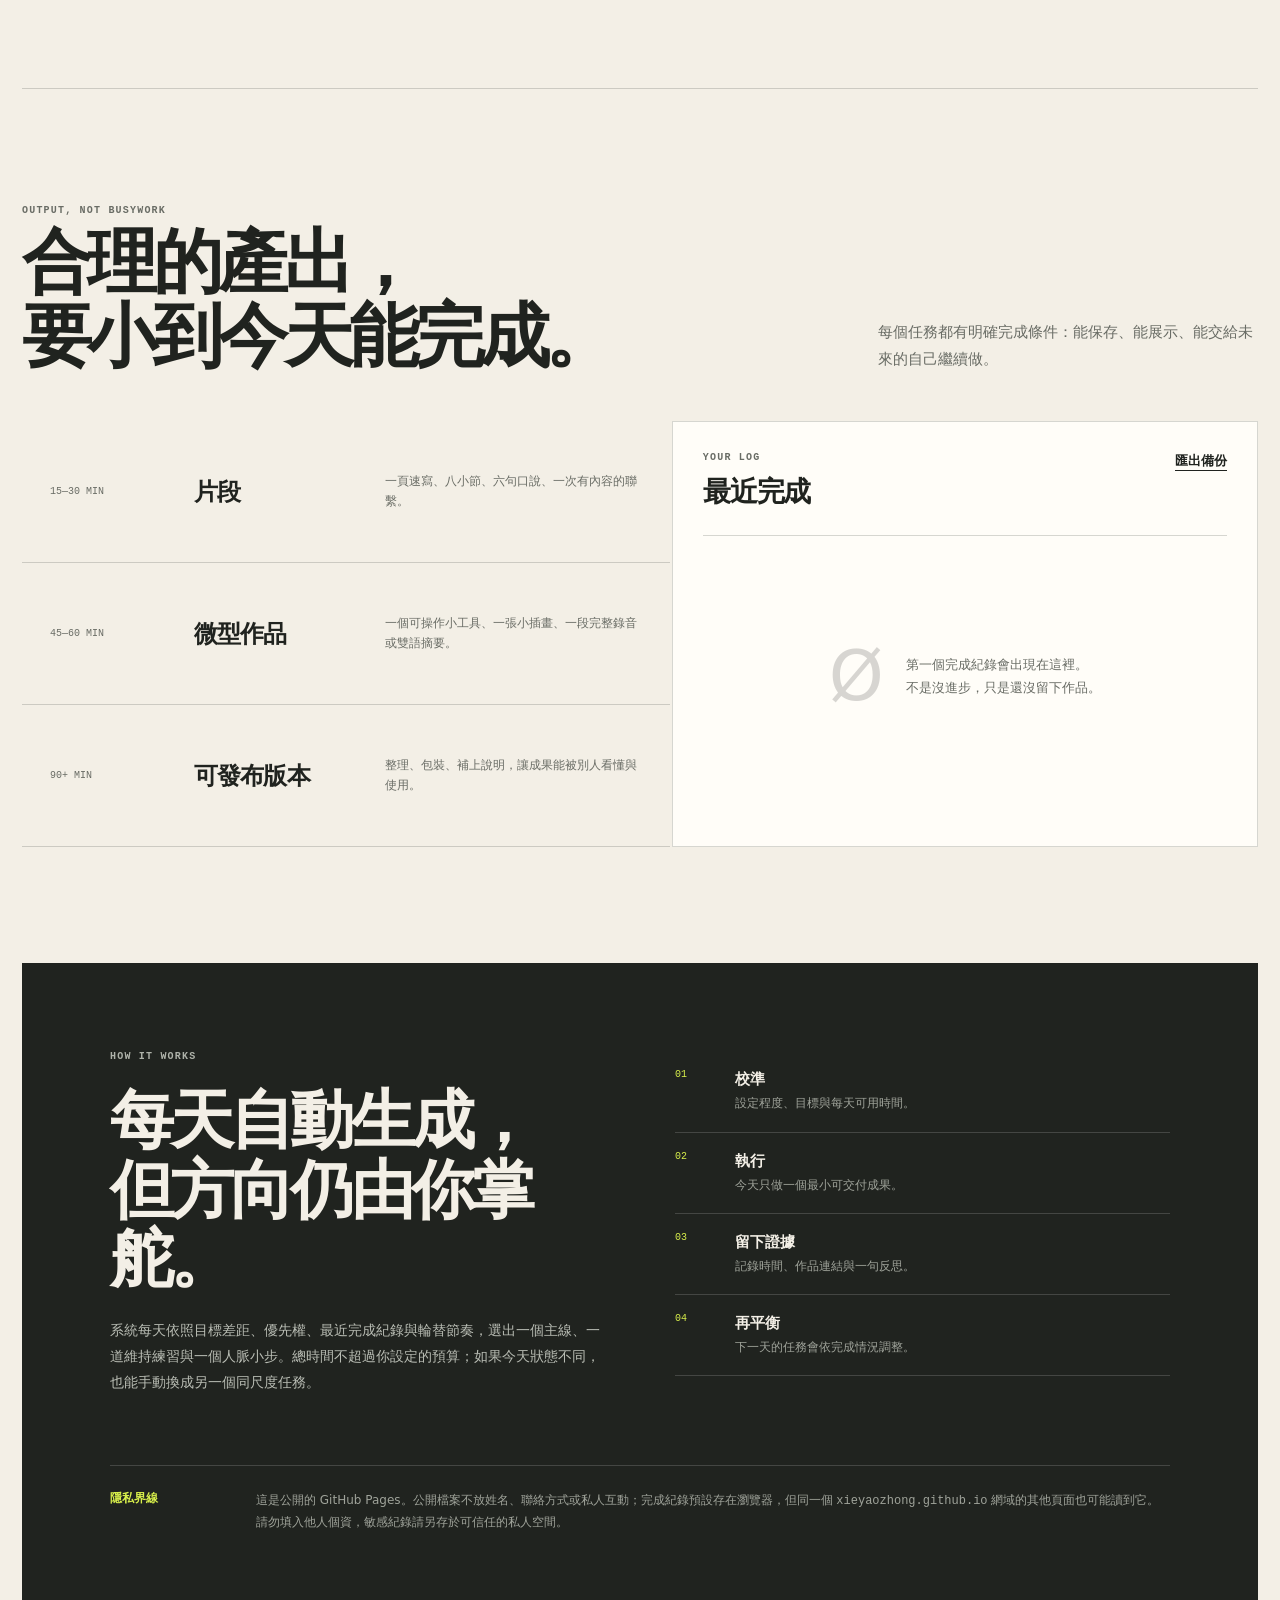
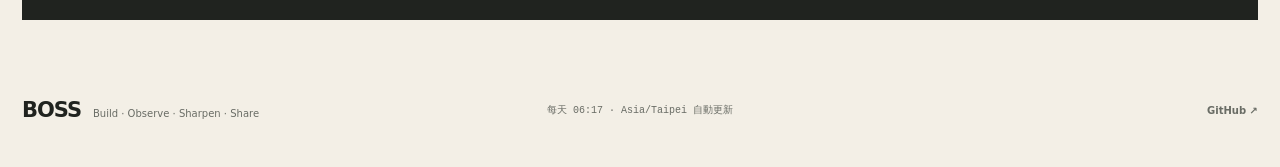
==== commit 445982ba: "Upgrade credentials section with confirmed credentials and 2026 AI certification map" ====
--- a/site/index.html
+++ b/site/index.html
@@ -186,25 +186,212 @@
       </section>
 
       <section id="certificates" class="certificates-section section-block" aria-labelledby="certificates-title">
+        <style>
+          .credential-summary-static{font:600 12px/1.5 var(--mono);letter-spacing:.04em;text-align:right;color:var(--muted)}
+          .credential-showcase{display:grid;gap:34px;margin-top:26px}
+          .credential-group{display:grid;gap:16px}
+          .credential-group-head{display:flex;justify-content:space-between;gap:20px;align-items:end;border-bottom:1px solid var(--line);padding-bottom:12px}
+          .credential-group-head h3{margin:4px 0 0;font-size:clamp(22px,3vw,34px);line-height:1.02}
+          .credential-group-head p{max-width:620px;margin:0;color:var(--muted);font-size:14px;line-height:1.65;text-align:right}
+          .credential-static-grid{display:grid;grid-template-columns:repeat(2,minmax(0,1fr));gap:14px;list-style:none;padding:0;margin:0}
+          .credential-static-grid.roadmap{grid-template-columns:repeat(3,minmax(0,1fr))}
+          .credential-static-card{position:relative;display:flex;flex-direction:column;gap:12px;min-height:230px;padding:20px;border:1px solid var(--line);border-radius:18px;background:rgba(255,253,248,.68);box-shadow:0 12px 30px rgba(32,35,31,.04)}
+          .credential-static-card.featured{background:var(--ink);color:var(--white)}
+          .credential-static-card.featured .credential-card-issuer,.credential-static-card.featured .credential-card-copy{color:rgba(255,253,248,.72)}
+          .credential-static-card h4{margin:0;font-size:20px;line-height:1.15}
+          .credential-card-topline{display:flex;justify-content:space-between;gap:12px;align-items:center}
+          .credential-pill{display:inline-flex;align-items:center;min-height:26px;padding:4px 9px;border-radius:999px;font:700 10px/1 var(--mono);letter-spacing:.06em;border:1px solid currentColor}
+          .credential-pill.confirmed{background:var(--acid);color:var(--ink);border-color:transparent}
+          .credential-pill.current{background:var(--blue);color:var(--ink);border-color:transparent}
+          .credential-pill.beta{background:var(--peach);color:var(--ink);border-color:transparent}
+          .credential-card-code{font:600 11px/1.4 var(--mono);letter-spacing:.08em;opacity:.66}
+          .credential-card-issuer{margin:-4px 0 0;color:var(--muted);font:600 11px/1.45 var(--mono);letter-spacing:.04em;text-transform:uppercase}
+          .credential-card-copy{margin:0;color:var(--muted);font-size:13px;line-height:1.65}
+          .credential-tags{display:flex;flex-wrap:wrap;gap:7px;margin-top:auto}
+          .credential-tags span{display:inline-flex;padding:6px 8px;border:1px solid var(--line);border-radius:9px;font:600 10px/1 var(--mono)}
+          .credential-static-card.featured .credential-tags span{border-color:rgba(255,255,255,.2)}
+          .credential-link{margin-top:4px;font:700 11px/1.3 var(--mono);color:inherit;text-decoration:none}
+          .credential-link:hover{text-decoration:underline}
+          .credential-update-note{padding:15px 17px;border-left:4px solid var(--peach);background:rgba(255,156,116,.12);font-size:13px;line-height:1.65}
+          .credential-update-note strong{display:block;margin-bottom:3px}
+          .credential-runtime-shadow{display:none!important}
+          @media(max-width:960px){.credential-static-grid.roadmap{grid-template-columns:repeat(2,minmax(0,1fr))}.credential-group-head{align-items:start;flex-direction:column}.credential-group-head p{text-align:left}}
+          @media(max-width:680px){.credential-static-grid,.credential-static-grid.roadmap{grid-template-columns:1fr}.credential-summary-static{text-align:left}.credential-static-card{min-height:auto}}
+        </style>
+
         <div class="section-heading certificate-heading">
           <div>
-            <p class="section-label dark-label">CREDENTIALS · USER CONFIRMED</p>
-            <h2 id="certificates-title">學過的能力，<br />也要留下正式證明。</h2>
-          </div>
-          <div class="certificate-summary" id="certificate-summary" role="status">正在讀取本人確認資料…</div>
+            <p class="section-label dark-label">CREDENTIALS · CONFIRMED + 2026 RADAR</p>
+            <h2 id="certificates-title">已取得的證明，<br />加上下一張值得拿的證照。</h2>
+          </div>
+          <div class="credential-summary-static">11 項先前確認資格 · 10 項 2026 AI / TECH 追蹤<br />資料查核 2026.09.03</div>
         </div>
 
         <div class="certificate-policy">
           <strong>公開原則</strong>
-          <p>只收錄本人確認且適合公開的證照；不由 GitHub 或 AI 推測資格，也不公開證號、QR Code、分數或原始證書圖片。</p>
-        </div>
-        <ul class="certificate-grid" id="certificate-grid" aria-busy="true"></ul>
-        <div class="certificate-empty hidden" id="certificate-empty">
-          <span class="certificate-empty-seal" aria-hidden="true">證</span>
-          <div>
-            <p class="section-label dark-label" id="certificate-empty-kicker">CERTIFICATES / 0</p>
-            <h3 id="certificate-empty-title">尚未加入公開證照</h3>
-            <p id="certificate-empty-copy">目前沒有可公開確認的證照資料。有實際證照後，再加入正式名稱、發證單位與取得日期。</p>
+          <p>「已確認」只放你先前明確提過的資格；「2026 證照雷達」是目前官方仍在提供、值得追蹤或考取的科技／AI 證照，不代表已取得。證號、QR Code、成績與原始證書圖片仍不公開。</p>
+        </div>
+
+        <div class="credential-showcase">
+          <section class="credential-group" aria-labelledby="confirmed-credentials-title">
+            <div class="credential-group-head">
+              <div>
+                <p class="section-label dark-label">CONFIRMED CREDENTIALS</p>
+                <h3 id="confirmed-credentials-title">先前確認的專業資格</h3>
+              </div>
+              <p>先整理正式名稱與發證體系；取得年月尚未在公開資料中確認，因此不自行補日期。</p>
+            </div>
+
+            <ul class="credential-static-grid">
+              <li class="credential-static-card featured">
+                <div class="credential-card-topline">
+                  <span class="credential-pill confirmed">已確認</span>
+                  <span class="credential-card-code">COFFEE · Q GRADER</span>
+                </div>
+                <h4>CQI Q Arabica Grader（Q Grader）</h4>
+                <p class="credential-card-issuer">Coffee Quality Institute · Legacy Credential</p>
+                <p class="credential-card-copy">專業杯測、感官辨識、咖啡品質評估與分級資格。原 CQI Q Grader 體系自 2025/10/1 起已轉由 SCA 接手營運；既有 CQI 資格依原證書效期處理。</p>
+                <div class="credential-tags"><span>杯測</span><span>感官</span><span>品質評鑑</span><span>咖啡</span></div>
+                <a class="credential-link" href="https://sca.coffee/education/q-grader" target="_blank" rel="noreferrer">查看現行 SCA Q Grader →</a>
+              </li>
+
+              <li class="credential-static-card">
+                <div class="credential-card-topline">
+                  <span class="credential-pill confirmed">已確認 · 10 項</span>
+                  <span class="credential-card-code">PYTHON INSTITUTE / OPENEDG</span>
+                </div>
+                <h4>Python Institute Certification Track</h4>
+                <p class="credential-card-issuer">OpenEDG Python Institute</p>
+                <p class="credential-card-copy">涵蓋 Python 通用程式設計、專業級開發，以及測試、資料分析、AI／工程等專項能力的既有 Python 證照組合。</p>
+                <div class="credential-tags"><span>PCEP</span><span>PCAP</span><span>PCPP1</span><span>PCEI</span><span>PCED</span><span>PCAD</span><span>PCET</span><span>PCAT</span><span>PCES</span><span>PCEA</span></div>
+                <a class="credential-link" href="https://pythoninstitute.org/" target="_blank" rel="noreferrer">Python Institute 官方 →</a>
+              </li>
+            </ul>
+
+            <div class="credential-update-note">
+              <strong>咖啡證照制度更新</strong>
+              Q Grader 在 2025 年 10 月完成 CQI → SCA 的營運移轉；現在新的 Q Grader License 由 SCA 核發，並以 Coffee Value Assessment（CVA）為核心。這裡保留你的 CQI 歷史資格名稱，同時標示現行制度。
+            </div>
+          </section>
+
+          <section class="credential-group" aria-labelledby="credential-radar-title">
+            <div class="credential-group-head">
+              <div>
+                <p class="section-label dark-label">2026 AI / TECH CERTIFICATION RADAR</p>
+                <h3 id="credential-radar-title">現在最值得追蹤的 AI 與科技證照</h3>
+              </div>
+              <p>以 2026 年仍在官方網站提供、近期更新或新推出、且能對 AI 開發／Agent／雲端／生成式 AI 能力形成明確訊號的證照為主。</p>
+            </div>
+
+            <ul class="credential-static-grid roadmap">
+              <li class="credential-static-card featured">
+                <div class="credential-card-topline"><span class="credential-pill beta">2026.09 NEW · BETA</span><span class="credential-card-code">AIB-C01</span></div>
+                <h4>AWS Certified AI Business Strategist</h4>
+                <p class="credential-card-issuer">Amazon Web Services</p>
+                <p class="credential-card-copy">2026/9/1 才公布的新認證，聚焦 AI 投資評估、商業案例、治理與大規模導入；Beta 報名已開放。</p>
+                <div class="credential-tags"><span>AI Strategy</span><span>Governance</span><span>Business</span></div>
+                <a class="credential-link" href="https://aws.amazon.com/tw/certification/certified-ai-business-strategist/" target="_blank" rel="noreferrer">官方認證頁 →</a>
+              </li>
+
+              <li class="credential-static-card featured">
+                <div class="credential-card-topline"><span class="credential-pill current">PROFESSIONAL</span><span class="credential-card-code">AIP-C01</span></div>
+                <h4>AWS Certified Generative AI Developer – Professional</h4>
+                <p class="credential-card-issuer">Amazon Web Services</p>
+                <p class="credential-card-copy">偏實戰的高階 GenAI 證照，涵蓋 Bedrock、RAG、向量資料庫、Agentic AI、安全治理、評估與正式環境部署。</p>
+                <div class="credential-tags"><span>GenAI</span><span>RAG</span><span>Agents</span><span>Production</span></div>
+                <a class="credential-link" href="https://aws.amazon.com/tw/certification/certified-generative-ai-developer-professional/" target="_blank" rel="noreferrer">官方認證頁 →</a>
+              </li>
+
+              <li class="credential-static-card">
+                <div class="credential-card-topline"><span class="credential-pill current">AGENTIC AI</span><span class="credential-card-code">GH-600</span></div>
+                <h4>GitHub Certified: Agentic AI Developer</h4>
+                <p class="credential-card-issuer">GitHub / Microsoft Learn</p>
+                <p class="credential-card-copy">針對 production SDLC 中 AI Agents 的部署、工具使用、記憶、multi-agent 協作、guardrails 與治理，和你的 GitHub 專案方向高度貼合。</p>
+                <div class="credential-tags"><span>AI Agents</span><span>GitHub</span><span>SDLC</span><span>Guardrails</span></div>
+                <a class="credential-link" href="https://learn.microsoft.com/en-us/credentials/certifications/agentic-ai-developer/" target="_blank" rel="noreferrer">官方認證頁 →</a>
+              </li>
+
+              <li class="credential-static-card">
+                <div class="credential-card-topline"><span class="credential-pill current">AI ENGINEER</span><span class="credential-card-code">AZURE</span></div>
+                <h4>Microsoft Certified: Azure AI Apps and Agents Developer Associate</h4>
+                <p class="credential-card-issuer">Microsoft</p>
+                <p class="credential-card-copy">以 Python 與 Microsoft Foundry 設計、開發及部署生成式 AI 與 Agent 解決方案，定位比傳統 Azure AI 基礎證照更接近現代 AI 開發。</p>
+                <div class="credential-tags"><span>Python</span><span>Foundry</span><span>Agents</span><span>Azure</span></div>
+                <a class="credential-link" href="https://learn.microsoft.com/en-us/credentials/certifications/azure-ai-apps-and-agents-developer-associate/" target="_blank" rel="noreferrer">官方認證頁 →</a>
+              </li>
+
+              <li class="credential-static-card">
+                <div class="credential-card-topline"><span class="credential-pill current">UPDATED 2026</span><span class="credential-card-code">GH-300</span></div>
+                <h4>GitHub Copilot Certification</h4>
+                <p class="credential-card-issuer">GitHub / Microsoft Learn</p>
+                <p class="credential-card-copy">2026 年仍持續更新考綱，涵蓋 Copilot 使用、提示工程、開發生產力、隱私、安全與負責任 AI。</p>
+                <div class="credential-tags"><span>Copilot</span><span>Prompting</span><span>Dev Productivity</span></div>
+                <a class="credential-link" href="https://learn.microsoft.com/en-us/credentials/certifications/github-copilot/" target="_blank" rel="noreferrer">官方認證頁 →</a>
+              </li>
+
+              <li class="credential-static-card">
+                <div class="credential-card-topline"><span class="credential-pill current">FOUNDATIONAL</span><span class="credential-card-code">AI-901</span></div>
+                <h4>Microsoft Certified: Azure AI Fundamentals</h4>
+                <p class="credential-card-issuer">Microsoft</p>
+                <p class="credential-card-copy">2026 英文版考試已更新為 AI-901，要求 Azure AI 概念、Python 基礎與 Azure 資源能力，適合補齊 Microsoft AI 基礎證明。</p>
+                <div class="credential-tags"><span>AI Fundamentals</span><span>Python</span><span>Azure</span></div>
+                <a class="credential-link" href="https://learn.microsoft.com/zh-tw/credentials/certifications/azure-ai-fundamentals/" target="_blank" rel="noreferrer">官方認證頁 →</a>
+              </li>
+
+              <li class="credential-static-card">
+                <div class="credential-card-topline"><span class="credential-pill current">FOUNDATIONAL</span><span class="credential-card-code">AIF-C01</span></div>
+                <h4>AWS Certified AI Practitioner</h4>
+                <p class="credential-card-issuer">Amazon Web Services</p>
+                <p class="credential-card-copy">AI、ML、GenAI、基礎模型、Responsible AI、安全與治理的 AWS 基礎級認證；2026 考綱已加入 Agentic AI 概念。</p>
+                <div class="credential-tags"><span>AI</span><span>GenAI</span><span>Responsible AI</span><span>AWS</span></div>
+                <a class="credential-link" href="https://aws.amazon.com/tw/certification/certified-ai-practitioner/" target="_blank" rel="noreferrer">官方認證頁 →</a>
+              </li>
+
+              <li class="credential-static-card">
+                <div class="credential-card-topline"><span class="credential-pill current">GEN AI</span><span class="credential-card-code">GOOGLE CLOUD</span></div>
+                <h4>Google Cloud Generative AI Leader</h4>
+                <p class="credential-card-issuer">Google Cloud</p>
+                <p class="credential-card-copy">聚焦生成式 AI 基礎、Google Cloud GenAI 產品、改善模型輸出的方法與企業導入策略；不限技術職務。</p>
+                <div class="credential-tags"><span>GenAI</span><span>Vertex AI</span><span>Strategy</span></div>
+                <a class="credential-link" href="https://cloud.google.com/learn/certification/generative-ai-leader?hl=zh-TW" target="_blank" rel="noreferrer">官方認證頁 →</a>
+              </li>
+
+              <li class="credential-static-card">
+                <div class="credential-card-topline"><span class="credential-pill current">ASSOCIATE</span><span class="credential-card-code">NCA-GENL</span></div>
+                <h4>NVIDIA-Certified Associate: Generative AI LLMs</h4>
+                <p class="credential-card-issuer">NVIDIA</p>
+                <p class="credential-card-copy">驗證生成式 AI 與大型語言模型的基礎概念，以及使用 NVIDIA 解決方案開發、整合與維護 AI 應用的能力。</p>
+                <div class="credential-tags"><span>LLM</span><span>GenAI</span><span>NVIDIA</span></div>
+                <a class="credential-link" href="https://www.nvidia.com/en-us/learn/certification/generative-ai-llm-associate/" target="_blank" rel="noreferrer">官方認證頁 →</a>
+              </li>
+
+              <li class="credential-static-card">
+                <div class="credential-card-topline"><span class="credential-pill current">2026 BLUEPRINT</span><span class="credential-card-code">DATABRICKS</span></div>
+                <h4>Databricks Certified Generative AI Engineer Associate</h4>
+                <p class="credential-card-issuer">Databricks</p>
+                <p class="credential-card-copy">2026 考綱涵蓋 RAG、Agent Framework、multi-agent、Vector Search、MLflow、部署、評估監控與治理，偏企業級 GenAI 工程。</p>
+                <div class="credential-tags"><span>RAG</span><span>Agents</span><span>MLflow</span><span>Vector Search</span></div>
+                <a class="credential-link" href="https://www.databricks.com/sites/default/files/2026-03/Databricks-Certified-Generative-AI-Engineer-Associate-Exam-Guide-Mar26.pdf" target="_blank" rel="noreferrer">2026 官方考試指南 →</a>
+              </li>
+            </ul>
+
+            <div class="credential-update-note">
+              <strong>OpenAI Certified：先列觀察，不算公開可報考證照</strong>
+              OpenAI Certified 目前是由 Coursera 支援、僅邀請部分 ChatGPT Enterprise / Edu 工作區使用的學習與憑證體驗，因此暫時不混在「可直接報考」清單裡。等公開範圍擴大後再升級成正式卡片。
+            </div>
+          </section>
+        </div>
+
+        <div class="credential-runtime-shadow" hidden aria-hidden="true">
+          <div class="certificate-summary" id="certificate-summary" role="status">保留舊版資料介面</div>
+          <ul class="certificate-grid" id="certificate-grid" aria-busy="true"></ul>
+          <div class="certificate-empty hidden" id="certificate-empty">
+            <span class="certificate-empty-seal" aria-hidden="true">證</span>
+            <div>
+              <p class="section-label dark-label" id="certificate-empty-kicker">CERTIFICATES / 0</p>
+              <h3 id="certificate-empty-title">尚未加入公開證照</h3>
+              <p id="certificate-empty-copy">目前沒有可公開確認的證照資料。</p>
+            </div>
           </div>
         </div>
       </section>
@@ -217,7 +404,6 @@
           </div>
           <p class="output-principle">每個任務都有明確完成條件：能保存、能展示、能交給未來的自己繼續做。</p>
         </div>
-
         <div class="output-layout">
           <div class="output-ladder" aria-label="時間與產出尺度">
             <article>
@@ -326,4 +512,4 @@
     <noscript>這個入口需要 JavaScript 才能產生每日建議與保存完成紀錄。</noscript>
     <script type="module" src="./assets/app.js"></script>
   </body>
-</html>
+</html>
